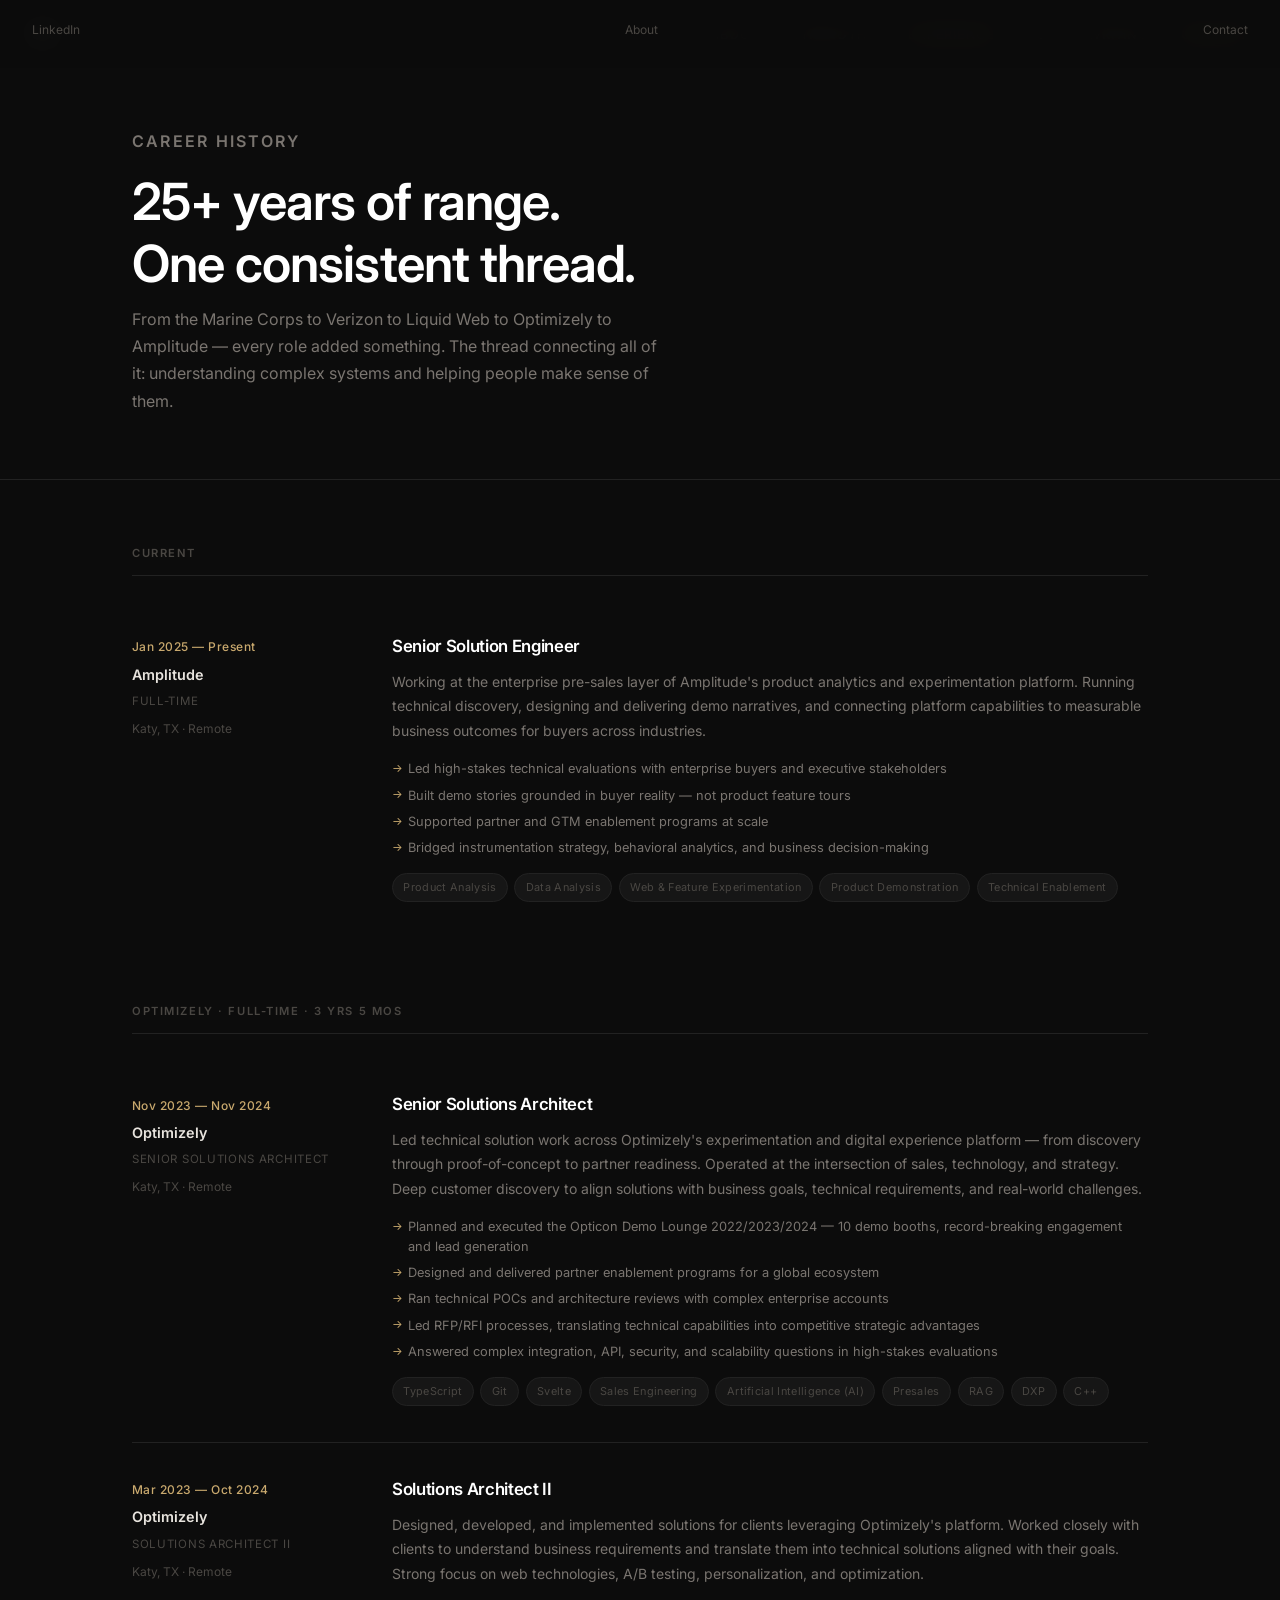
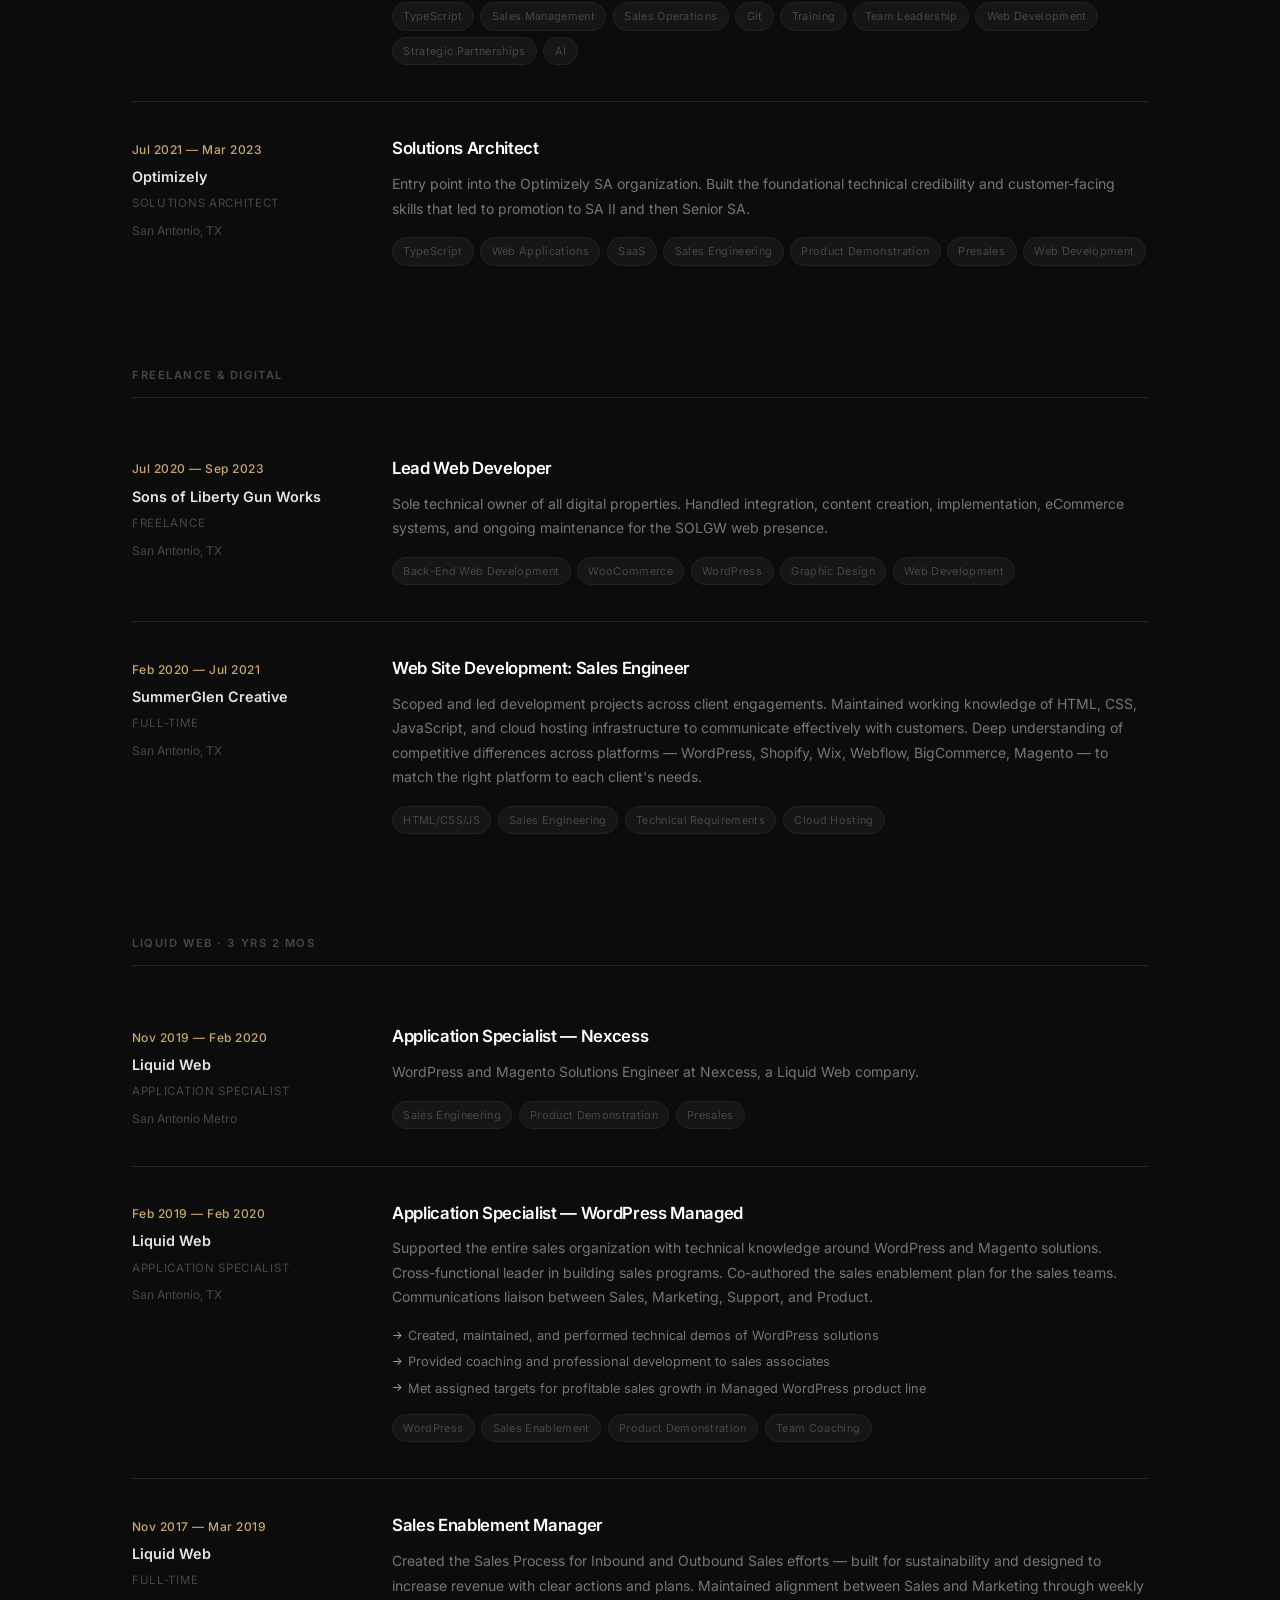
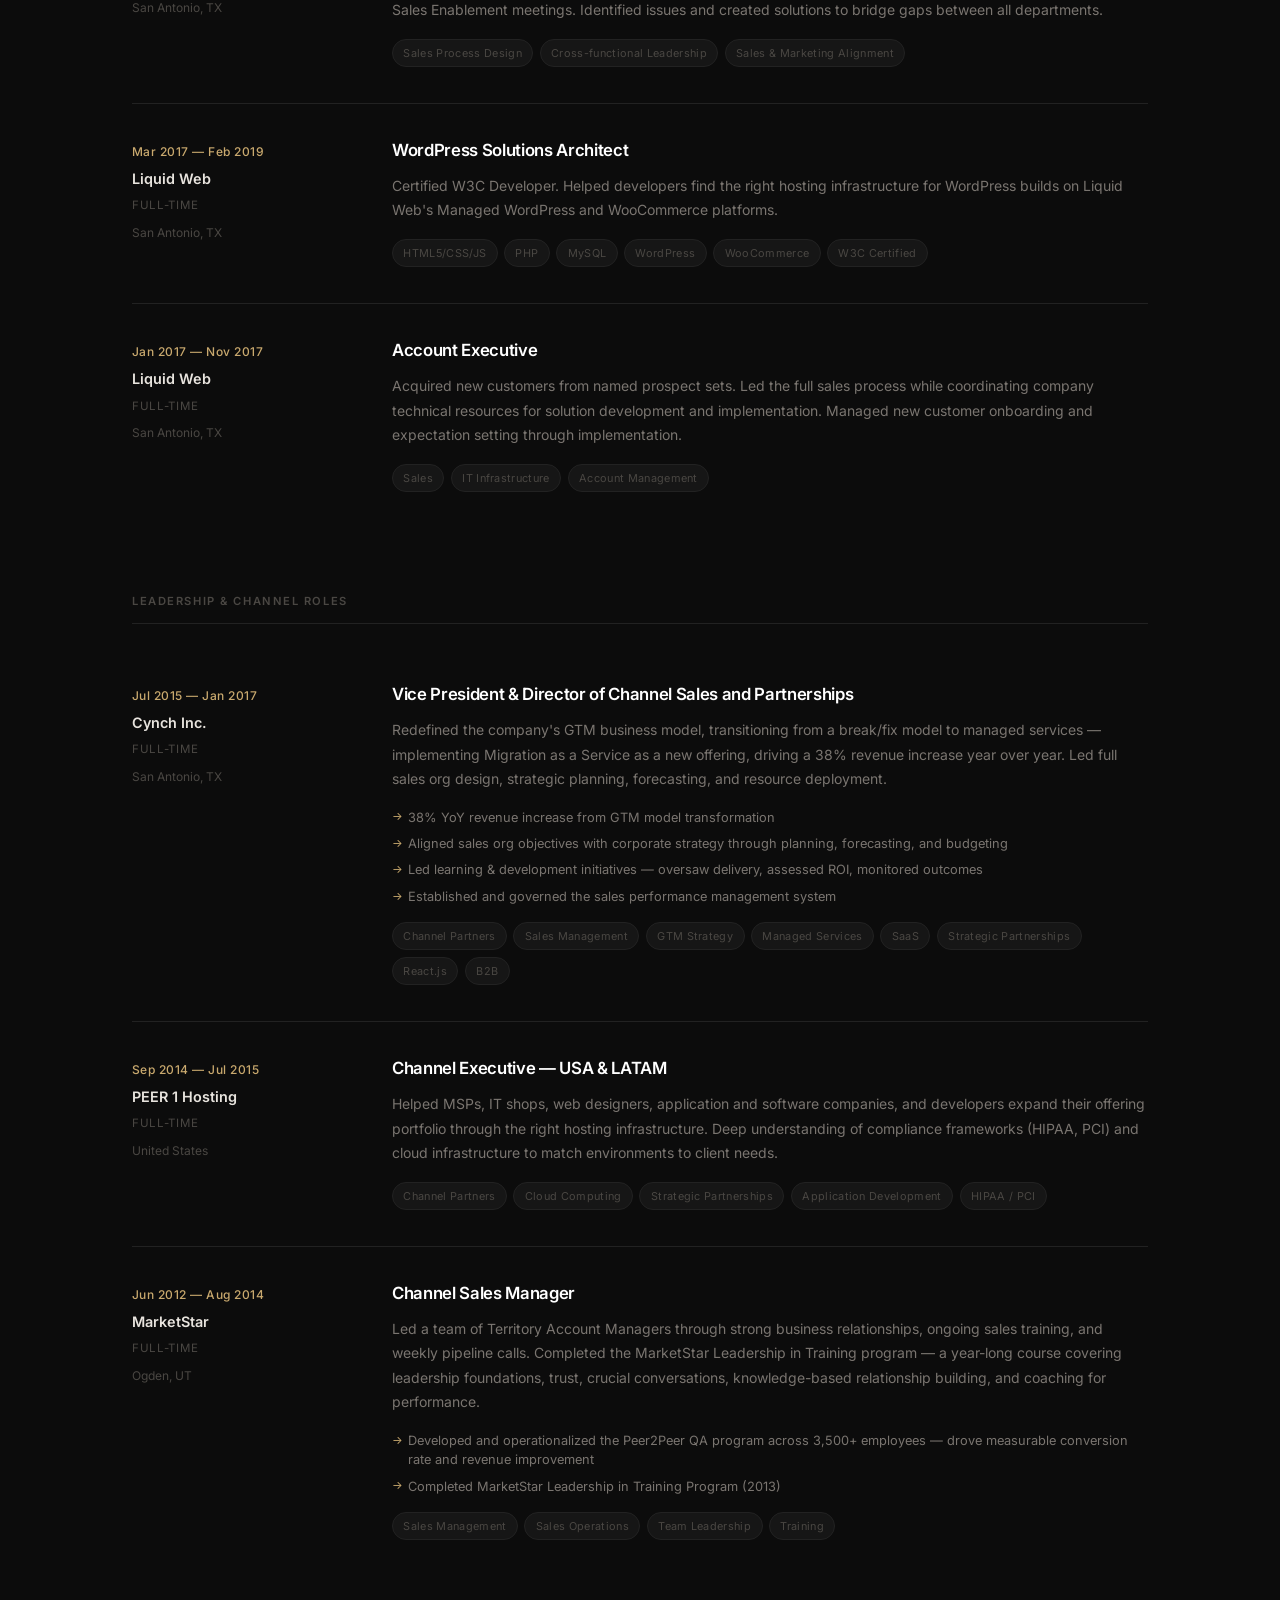
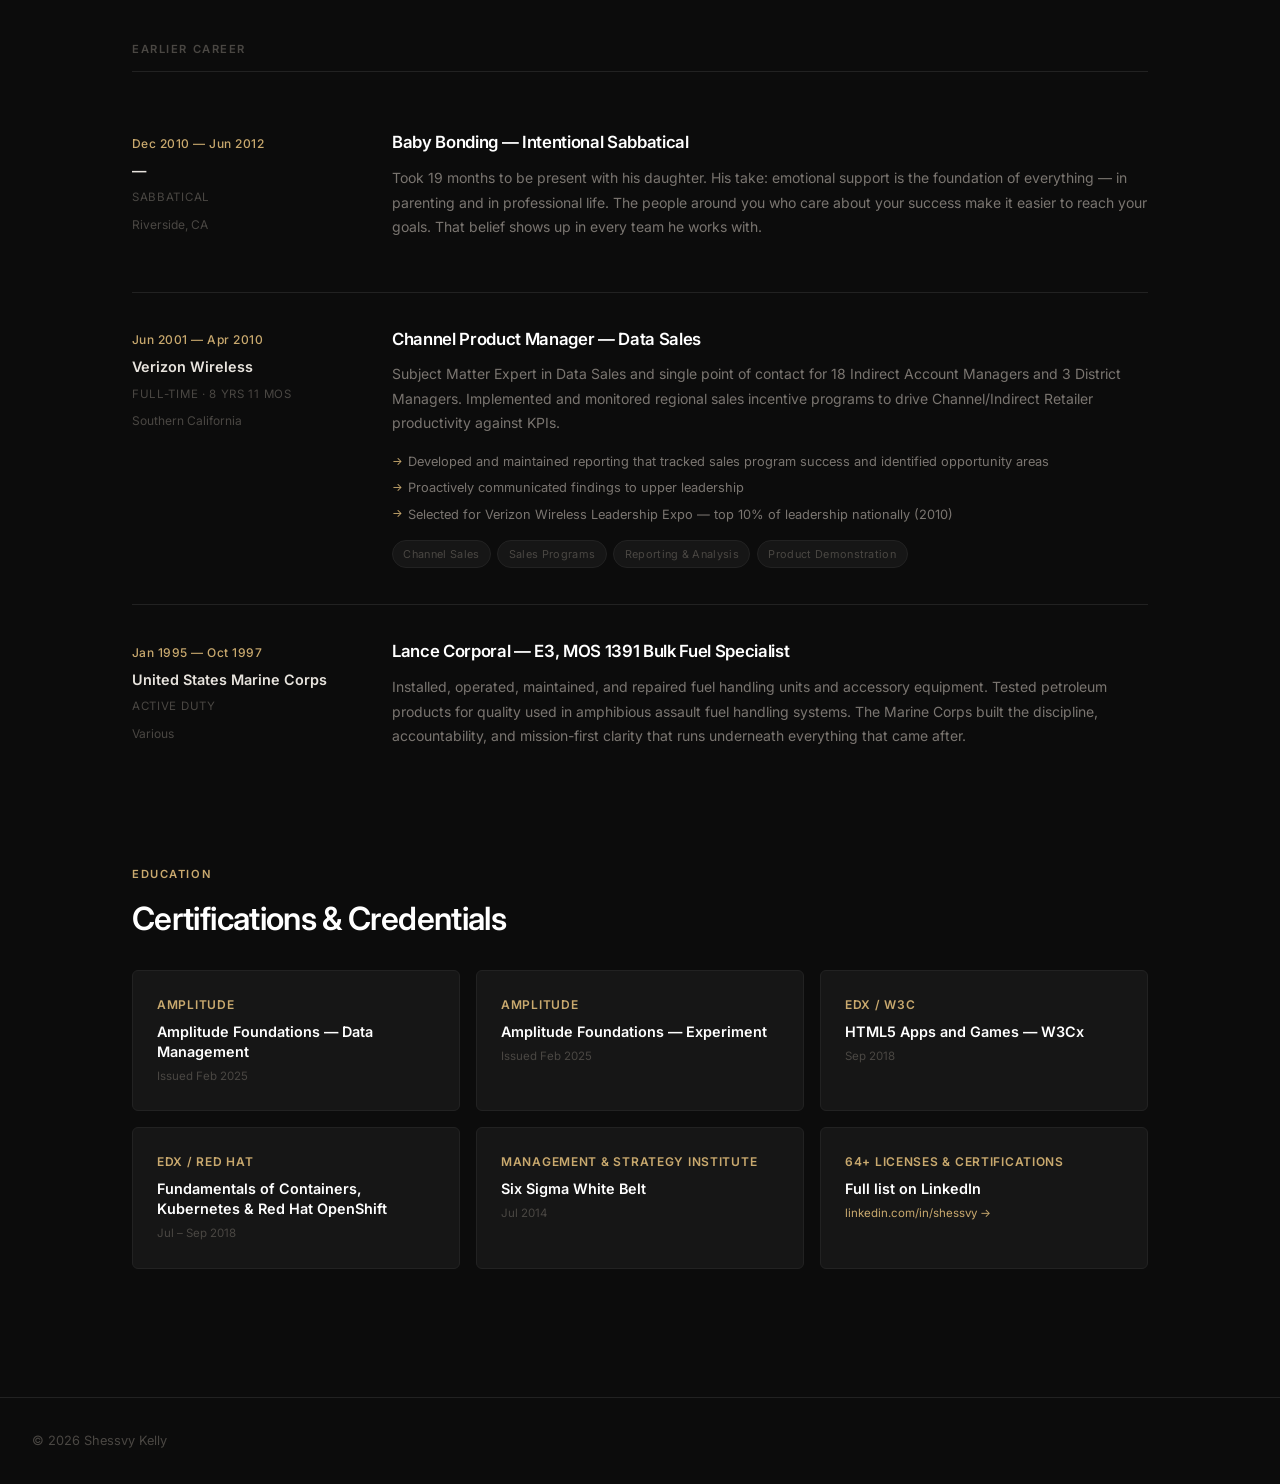
==== experience.html @ e8bf457d "Add dedicated experience page with full LinkedIn history" ====
<!DOCTYPE html>
<html lang="en">
<head>
  <meta charset="UTF-8" />
  <meta name="viewport" content="width=device-width, initial-scale=1.0" />
  <title>Experience — Shessvy Kelly</title>
  <meta name="description" content="Full career history of Shessvy Kelly — Senior Solution Engineer, Solutions Architect, sales leader, web developer, and Marine Corps veteran." />
  <link rel="preconnect" href="https://fonts.googleapis.com" />
  <link rel="preconnect" href="https://fonts.gstatic.com" crossorigin />
  <link href="https://fonts.googleapis.com/css2?family=Inter:wght@400;500;600;700&display=swap" rel="stylesheet" />
  <link rel="stylesheet" href="style.css" />
  <style>
    /* Experience page specific overrides */
    .exp-page-hero {
      padding: 8rem 0 4rem;
      border-bottom: 1px solid var(--border);
    }

    .exp-page-hero h1 {
      font-size: clamp(2rem, 4vw, 3.5rem);
      color: var(--white);
      margin-bottom: 0.75rem;
    }

    .exp-page-hero p {
      color: var(--text-muted);
      max-width: 540px;
      font-size: 1rem;
    }

    .exp-full-section {
      padding: 4rem 0;
    }

    .exp-group {
      margin-bottom: 4rem;
    }

    .exp-group-label {
      font-size: 0.7rem;
      font-weight: 600;
      letter-spacing: 0.14em;
      text-transform: uppercase;
      color: var(--text-dim);
      margin-bottom: 1.5rem;
      padding-bottom: 0.75rem;
      border-bottom: 1px solid var(--border);
    }

    .exp-full-item {
      display: grid;
      grid-template-columns: 220px 1fr;
      gap: 2.5rem;
      padding: 2.25rem 0;
      border-bottom: 1px solid var(--border);
    }

    .exp-full-item:last-child {
      border-bottom: none;
    }

    .exp-full-meta {
      display: flex;
      flex-direction: column;
      gap: 0.3rem;
      padding-top: 0.1rem;
    }

    .exp-full-period {
      font-size: 0.75rem;
      color: var(--accent);
      letter-spacing: 0.04em;
      font-weight: 500;
    }

    .exp-full-company {
      font-size: 0.9rem;
      font-weight: 600;
      color: var(--text);
    }

    .exp-full-type {
      font-size: 0.72rem;
      color: var(--text-dim);
      text-transform: uppercase;
      letter-spacing: 0.06em;
    }

    .exp-full-location {
      font-size: 0.75rem;
      color: var(--text-dim);
      margin-top: 0.15rem;
    }

    .exp-full-body {}

    .exp-full-title {
      font-size: 1.05rem;
      font-weight: 600;
      color: var(--white);
      margin-bottom: 0.75rem;
      line-height: 1.3;
    }

    .exp-full-desc {
      font-size: 0.875rem;
      color: var(--text-muted);
      line-height: 1.75;
      margin-bottom: 1rem;
    }

    .exp-full-skills {
      display: flex;
      flex-wrap: wrap;
      gap: 0.4rem;
      margin-top: 0.75rem;
    }

    .exp-full-skill {
      font-size: 0.68rem;
      padding: 0.25rem 0.65rem;
      border-radius: 999px;
      border: 1px solid var(--border);
      color: var(--text-dim);
      letter-spacing: 0.03em;
      background: var(--bg-card);
    }

    .exp-highlights {
      display: flex;
      flex-direction: column;
      gap: 0.45rem;
      margin-bottom: 1rem;
    }

    .exp-highlight {
      font-size: 0.8rem;
      color: var(--text-muted);
      padding-left: 1rem;
      position: relative;
      line-height: 1.5;
    }

    .exp-highlight::before {
      content: '→';
      position: absolute;
      left: 0;
      color: var(--accent);
      font-size: 0.7rem;
      top: 0.05rem;
    }

    /* Education & Certs section */
    .edu-grid {
      display: grid;
      grid-template-columns: repeat(auto-fit, minmax(300px, 1fr));
      gap: 1rem;
    }

    .edu-card {
      background: var(--bg-card);
      border: 1px solid var(--border);
      border-radius: var(--radius);
      padding: 1.5rem;
    }

    .edu-card-school {
      font-size: 0.75rem;
      color: var(--accent);
      font-weight: 600;
      letter-spacing: 0.06em;
      text-transform: uppercase;
      margin-bottom: 0.4rem;
    }

    .edu-card-degree {
      font-size: 0.9rem;
      font-weight: 600;
      color: var(--white);
      margin-bottom: 0.3rem;
      line-height: 1.4;
    }

    .edu-card-date {
      font-size: 0.72rem;
      color: var(--text-dim);
    }

    .section-title {
      font-size: clamp(1.4rem, 3vw, 2rem);
      color: var(--white);
      margin-bottom: 2rem;
    }

    @media (max-width: 768px) {
      .exp-full-item {
        grid-template-columns: 1fr;
        gap: 0.5rem;
      }

      .exp-full-meta {
        flex-direction: row;
        flex-wrap: wrap;
        align-items: center;
        gap: 0.5rem;
      }
    }
  </style>
</head>
<body>

  <!-- NAV -->
  <nav>
    <a href="index.html" class="nav-logo">SK</a>
    <ul class="nav-links">
      <li><a href="index.html#about">About</a></li>
      <li><a href="index.html#strengths">Strengths</a></li>
      <li><a href="experience.html" style="color: var(--accent);">Experience</a></li>
      <li><a href="index.html#pov">POV</a></li>
      <li><a href="index.html#writing">Writing</a></li>
      <li><a href="index.html#contact" class="nav-cta">Contact</a></li>
    </ul>
  </nav>

  <!-- HERO -->
  <div class="exp-page-hero">
    <div class="container">
      <p class="section-label">Career History</p>
      <h1>25+ years of range.<br>One consistent thread.</h1>
      <p>From the Marine Corps to Verizon to Liquid Web to Optimizely to Amplitude — every role added something. The thread connecting all of it: understanding complex systems and helping people make sense of them.</p>
    </div>
  </div>

  <!-- FULL EXPERIENCE -->
  <div class="exp-full-section">
    <div class="container">

      <!-- CURRENT -->
      <div class="exp-group">
        <p class="exp-group-label">Current</p>

        <div class="exp-full-item fade-up">
          <div class="exp-full-meta">
            <span class="exp-full-period">Jan 2025 — Present</span>
            <span class="exp-full-company">Amplitude</span>
            <span class="exp-full-type">Full-time</span>
            <span class="exp-full-location">Katy, TX · Remote</span>
          </div>
          <div class="exp-full-body">
            <h3 class="exp-full-title">Senior Solution Engineer</h3>
            <p class="exp-full-desc">
              Working at the enterprise pre-sales layer of Amplitude's product analytics and experimentation platform.
              Running technical discovery, designing and delivering demo narratives, and connecting platform capabilities
              to measurable business outcomes for buyers across industries.
            </p>
            <div class="exp-highlights">
              <span class="exp-highlight">Led high-stakes technical evaluations with enterprise buyers and executive stakeholders</span>
              <span class="exp-highlight">Built demo stories grounded in buyer reality — not product feature tours</span>
              <span class="exp-highlight">Supported partner and GTM enablement programs at scale</span>
              <span class="exp-highlight">Bridged instrumentation strategy, behavioral analytics, and business decision-making</span>
            </div>
            <div class="exp-full-skills">
              <span class="exp-full-skill">Product Analysis</span>
              <span class="exp-full-skill">Data Analysis</span>
              <span class="exp-full-skill">Web &amp; Feature Experimentation</span>
              <span class="exp-full-skill">Product Demonstration</span>
              <span class="exp-full-skill">Technical Enablement</span>
            </div>
          </div>
        </div>
      </div>

      <!-- OPTIMIZELY -->
      <div class="exp-group">
        <p class="exp-group-label">Optimizely · Full-time · 3 yrs 5 mos</p>

        <div class="exp-full-item fade-up">
          <div class="exp-full-meta">
            <span class="exp-full-period">Nov 2023 — Nov 2024</span>
            <span class="exp-full-company">Optimizely</span>
            <span class="exp-full-type">Senior Solutions Architect</span>
            <span class="exp-full-location">Katy, TX · Remote</span>
          </div>
          <div class="exp-full-body">
            <h3 class="exp-full-title">Senior Solutions Architect</h3>
            <p class="exp-full-desc">
              Led technical solution work across Optimizely's experimentation and digital experience platform —
              from discovery through proof-of-concept to partner readiness. Operated at the intersection of
              sales, technology, and strategy. Deep customer discovery to align solutions with business goals,
              technical requirements, and real-world challenges.
            </p>
            <div class="exp-highlights">
              <span class="exp-highlight">Planned and executed the Opticon Demo Lounge 2022/2023/2024 — 10 demo booths, record-breaking engagement and lead generation</span>
              <span class="exp-highlight">Designed and delivered partner enablement programs for a global ecosystem</span>
              <span class="exp-highlight">Ran technical POCs and architecture reviews with complex enterprise accounts</span>
              <span class="exp-highlight">Led RFP/RFI processes, translating technical capabilities into competitive strategic advantages</span>
              <span class="exp-highlight">Answered complex integration, API, security, and scalability questions in high-stakes evaluations</span>
            </div>
            <div class="exp-full-skills">
              <span class="exp-full-skill">TypeScript</span>
              <span class="exp-full-skill">Git</span>
              <span class="exp-full-skill">Svelte</span>
              <span class="exp-full-skill">Sales Engineering</span>
              <span class="exp-full-skill">Artificial Intelligence (AI)</span>
              <span class="exp-full-skill">Presales</span>
              <span class="exp-full-skill">RAG</span>
              <span class="exp-full-skill">DXP</span>
              <span class="exp-full-skill">C++</span>
            </div>
          </div>
        </div>

        <div class="exp-full-item fade-up">
          <div class="exp-full-meta">
            <span class="exp-full-period">Mar 2023 — Oct 2024</span>
            <span class="exp-full-company">Optimizely</span>
            <span class="exp-full-type">Solutions Architect II</span>
            <span class="exp-full-location">Katy, TX · Remote</span>
          </div>
          <div class="exp-full-body">
            <h3 class="exp-full-title">Solutions Architect II</h3>
            <p class="exp-full-desc">
              Designed, developed, and implemented solutions for clients leveraging Optimizely's platform.
              Worked closely with clients to understand business requirements and translate them into technical
              solutions aligned with their goals. Strong focus on web technologies, A/B testing, personalization,
              and optimization.
            </p>
            <div class="exp-full-skills">
              <span class="exp-full-skill">TypeScript</span>
              <span class="exp-full-skill">Sales Management</span>
              <span class="exp-full-skill">Sales Operations</span>
              <span class="exp-full-skill">Git</span>
              <span class="exp-full-skill">Training</span>
              <span class="exp-full-skill">Team Leadership</span>
              <span class="exp-full-skill">Web Development</span>
              <span class="exp-full-skill">Strategic Partnerships</span>
              <span class="exp-full-skill">AI</span>
            </div>
          </div>
        </div>

        <div class="exp-full-item fade-up">
          <div class="exp-full-meta">
            <span class="exp-full-period">Jul 2021 — Mar 2023</span>
            <span class="exp-full-company">Optimizely</span>
            <span class="exp-full-type">Solutions Architect</span>
            <span class="exp-full-location">San Antonio, TX</span>
          </div>
          <div class="exp-full-body">
            <h3 class="exp-full-title">Solutions Architect</h3>
            <p class="exp-full-desc">
              Entry point into the Optimizely SA organization. Built the foundational technical credibility
              and customer-facing skills that led to promotion to SA II and then Senior SA.
            </p>
            <div class="exp-full-skills">
              <span class="exp-full-skill">TypeScript</span>
              <span class="exp-full-skill">Web Applications</span>
              <span class="exp-full-skill">SaaS</span>
              <span class="exp-full-skill">Sales Engineering</span>
              <span class="exp-full-skill">Product Demonstration</span>
              <span class="exp-full-skill">Presales</span>
              <span class="exp-full-skill">Web Development</span>
            </div>
          </div>
        </div>
      </div>

      <!-- WEB / FREELANCE -->
      <div class="exp-group">
        <p class="exp-group-label">Freelance &amp; Digital</p>

        <div class="exp-full-item fade-up">
          <div class="exp-full-meta">
            <span class="exp-full-period">Jul 2020 — Sep 2023</span>
            <span class="exp-full-company">Sons of Liberty Gun Works</span>
            <span class="exp-full-type">Freelance</span>
            <span class="exp-full-location">San Antonio, TX</span>
          </div>
          <div class="exp-full-body">
            <h3 class="exp-full-title">Lead Web Developer</h3>
            <p class="exp-full-desc">
              Sole technical owner of all digital properties. Handled integration, content creation, implementation,
              eCommerce systems, and ongoing maintenance for the SOLGW web presence.
            </p>
            <div class="exp-full-skills">
              <span class="exp-full-skill">Back-End Web Development</span>
              <span class="exp-full-skill">WooCommerce</span>
              <span class="exp-full-skill">WordPress</span>
              <span class="exp-full-skill">Graphic Design</span>
              <span class="exp-full-skill">Web Development</span>
            </div>
          </div>
        </div>

        <div class="exp-full-item fade-up">
          <div class="exp-full-meta">
            <span class="exp-full-period">Feb 2020 — Jul 2021</span>
            <span class="exp-full-company">SummerGlen Creative</span>
            <span class="exp-full-type">Full-time</span>
            <span class="exp-full-location">San Antonio, TX</span>
          </div>
          <div class="exp-full-body">
            <h3 class="exp-full-title">Web Site Development: Sales Engineer</h3>
            <p class="exp-full-desc">
              Scoped and led development projects across client engagements. Maintained working knowledge
              of HTML, CSS, JavaScript, and cloud hosting infrastructure to communicate effectively with customers.
              Deep understanding of competitive differences across platforms — WordPress, Shopify, Wix, Webflow,
              BigCommerce, Magento — to match the right platform to each client's needs.
            </p>
            <div class="exp-full-skills">
              <span class="exp-full-skill">HTML/CSS/JS</span>
              <span class="exp-full-skill">Sales Engineering</span>
              <span class="exp-full-skill">Technical Requirements</span>
              <span class="exp-full-skill">Cloud Hosting</span>
            </div>
          </div>
        </div>
      </div>

      <!-- LIQUID WEB -->
      <div class="exp-group">
        <p class="exp-group-label">Liquid Web · 3 yrs 2 mos</p>

        <div class="exp-full-item fade-up">
          <div class="exp-full-meta">
            <span class="exp-full-period">Nov 2019 — Feb 2020</span>
            <span class="exp-full-company">Liquid Web</span>
            <span class="exp-full-type">Application Specialist</span>
            <span class="exp-full-location">San Antonio Metro</span>
          </div>
          <div class="exp-full-body">
            <h3 class="exp-full-title">Application Specialist — Nexcess</h3>
            <p class="exp-full-desc">
              WordPress and Magento Solutions Engineer at Nexcess, a Liquid Web company.
            </p>
            <div class="exp-full-skills">
              <span class="exp-full-skill">Sales Engineering</span>
              <span class="exp-full-skill">Product Demonstration</span>
              <span class="exp-full-skill">Presales</span>
            </div>
          </div>
        </div>

        <div class="exp-full-item fade-up">
          <div class="exp-full-meta">
            <span class="exp-full-period">Feb 2019 — Feb 2020</span>
            <span class="exp-full-company">Liquid Web</span>
            <span class="exp-full-type">Application Specialist</span>
            <span class="exp-full-location">San Antonio, TX</span>
          </div>
          <div class="exp-full-body">
            <h3 class="exp-full-title">Application Specialist — WordPress Managed</h3>
            <p class="exp-full-desc">
              Supported the entire sales organization with technical knowledge around WordPress and Magento solutions.
              Cross-functional leader in building sales programs. Co-authored the sales enablement plan for the sales
              teams. Communications liaison between Sales, Marketing, Support, and Product.
            </p>
            <div class="exp-highlights">
              <span class="exp-highlight">Created, maintained, and performed technical demos of WordPress solutions</span>
              <span class="exp-highlight">Provided coaching and professional development to sales associates</span>
              <span class="exp-highlight">Met assigned targets for profitable sales growth in Managed WordPress product line</span>
            </div>
            <div class="exp-full-skills">
              <span class="exp-full-skill">WordPress</span>
              <span class="exp-full-skill">Sales Enablement</span>
              <span class="exp-full-skill">Product Demonstration</span>
              <span class="exp-full-skill">Team Coaching</span>
            </div>
          </div>
        </div>

        <div class="exp-full-item fade-up">
          <div class="exp-full-meta">
            <span class="exp-full-period">Nov 2017 — Mar 2019</span>
            <span class="exp-full-company">Liquid Web</span>
            <span class="exp-full-type">Full-time</span>
            <span class="exp-full-location">San Antonio, TX</span>
          </div>
          <div class="exp-full-body">
            <h3 class="exp-full-title">Sales Enablement Manager</h3>
            <p class="exp-full-desc">
              Created the Sales Process for Inbound and Outbound Sales efforts — built for sustainability and
              designed to increase revenue with clear actions and plans. Maintained alignment between Sales and
              Marketing through weekly Sales Enablement meetings. Identified issues and created solutions to bridge
              gaps between all departments.
            </p>
            <div class="exp-full-skills">
              <span class="exp-full-skill">Sales Process Design</span>
              <span class="exp-full-skill">Cross-functional Leadership</span>
              <span class="exp-full-skill">Sales &amp; Marketing Alignment</span>
            </div>
          </div>
        </div>

        <div class="exp-full-item fade-up">
          <div class="exp-full-meta">
            <span class="exp-full-period">Mar 2017 — Feb 2019</span>
            <span class="exp-full-company">Liquid Web</span>
            <span class="exp-full-type">Full-time</span>
            <span class="exp-full-location">San Antonio, TX</span>
          </div>
          <div class="exp-full-body">
            <h3 class="exp-full-title">WordPress Solutions Architect</h3>
            <p class="exp-full-desc">
              Certified W3C Developer. Helped developers find the right hosting infrastructure for WordPress
              builds on Liquid Web's Managed WordPress and WooCommerce platforms.
            </p>
            <div class="exp-full-skills">
              <span class="exp-full-skill">HTML5/CSS/JS</span>
              <span class="exp-full-skill">PHP</span>
              <span class="exp-full-skill">MySQL</span>
              <span class="exp-full-skill">WordPress</span>
              <span class="exp-full-skill">WooCommerce</span>
              <span class="exp-full-skill">W3C Certified</span>
            </div>
          </div>
        </div>

        <div class="exp-full-item fade-up">
          <div class="exp-full-meta">
            <span class="exp-full-period">Jan 2017 — Nov 2017</span>
            <span class="exp-full-company">Liquid Web</span>
            <span class="exp-full-type">Full-time</span>
            <span class="exp-full-location">San Antonio, TX</span>
          </div>
          <div class="exp-full-body">
            <h3 class="exp-full-title">Account Executive</h3>
            <p class="exp-full-desc">
              Acquired new customers from named prospect sets. Led the full sales process while coordinating
              company technical resources for solution development and implementation. Managed new customer
              onboarding and expectation setting through implementation.
            </p>
            <div class="exp-full-skills">
              <span class="exp-full-skill">Sales</span>
              <span class="exp-full-skill">IT Infrastructure</span>
              <span class="exp-full-skill">Account Management</span>
            </div>
          </div>
        </div>
      </div>

      <!-- CYNCH / PEER1 / MARKETSTAR -->
      <div class="exp-group">
        <p class="exp-group-label">Leadership &amp; Channel Roles</p>

        <div class="exp-full-item fade-up">
          <div class="exp-full-meta">
            <span class="exp-full-period">Jul 2015 — Jan 2017</span>
            <span class="exp-full-company">Cynch Inc.</span>
            <span class="exp-full-type">Full-time</span>
            <span class="exp-full-location">San Antonio, TX</span>
          </div>
          <div class="exp-full-body">
            <h3 class="exp-full-title">Vice President &amp; Director of Channel Sales and Partnerships</h3>
            <p class="exp-full-desc">
              Redefined the company's GTM business model, transitioning from a break/fix model to managed services —
              implementing Migration as a Service as a new offering, driving a 38% revenue increase year over year.
              Led full sales org design, strategic planning, forecasting, and resource deployment.
            </p>
            <div class="exp-highlights">
              <span class="exp-highlight">38% YoY revenue increase from GTM model transformation</span>
              <span class="exp-highlight">Aligned sales org objectives with corporate strategy through planning, forecasting, and budgeting</span>
              <span class="exp-highlight">Led learning &amp; development initiatives — oversaw delivery, assessed ROI, monitored outcomes</span>
              <span class="exp-highlight">Established and governed the sales performance management system</span>
            </div>
            <div class="exp-full-skills">
              <span class="exp-full-skill">Channel Partners</span>
              <span class="exp-full-skill">Sales Management</span>
              <span class="exp-full-skill">GTM Strategy</span>
              <span class="exp-full-skill">Managed Services</span>
              <span class="exp-full-skill">SaaS</span>
              <span class="exp-full-skill">Strategic Partnerships</span>
              <span class="exp-full-skill">React.js</span>
              <span class="exp-full-skill">B2B</span>
            </div>
          </div>
        </div>

        <div class="exp-full-item fade-up">
          <div class="exp-full-meta">
            <span class="exp-full-period">Sep 2014 — Jul 2015</span>
            <span class="exp-full-company">PEER 1 Hosting</span>
            <span class="exp-full-type">Full-time</span>
            <span class="exp-full-location">United States</span>
          </div>
          <div class="exp-full-body">
            <h3 class="exp-full-title">Channel Executive — USA &amp; LATAM</h3>
            <p class="exp-full-desc">
              Helped MSPs, IT shops, web designers, application and software companies, and developers
              expand their offering portfolio through the right hosting infrastructure. Deep understanding
              of compliance frameworks (HIPAA, PCI) and cloud infrastructure to match environments to client needs.
            </p>
            <div class="exp-full-skills">
              <span class="exp-full-skill">Channel Partners</span>
              <span class="exp-full-skill">Cloud Computing</span>
              <span class="exp-full-skill">Strategic Partnerships</span>
              <span class="exp-full-skill">Application Development</span>
              <span class="exp-full-skill">HIPAA / PCI</span>
            </div>
          </div>
        </div>

        <div class="exp-full-item fade-up">
          <div class="exp-full-meta">
            <span class="exp-full-period">Jun 2012 — Aug 2014</span>
            <span class="exp-full-company">MarketStar</span>
            <span class="exp-full-type">Full-time</span>
            <span class="exp-full-location">Ogden, UT</span>
          </div>
          <div class="exp-full-body">
            <h3 class="exp-full-title">Channel Sales Manager</h3>
            <p class="exp-full-desc">
              Led a team of Territory Account Managers through strong business relationships, ongoing
              sales training, and weekly pipeline calls. Completed the MarketStar Leadership in Training
              program — a year-long course covering leadership foundations, trust, crucial conversations,
              knowledge-based relationship building, and coaching for performance.
            </p>
            <div class="exp-highlights">
              <span class="exp-highlight">Developed and operationalized the Peer2Peer QA program across 3,500+ employees — drove measurable conversion rate and revenue improvement</span>
              <span class="exp-highlight">Completed MarketStar Leadership in Training Program (2013)</span>
            </div>
            <div class="exp-full-skills">
              <span class="exp-full-skill">Sales Management</span>
              <span class="exp-full-skill">Sales Operations</span>
              <span class="exp-full-skill">Team Leadership</span>
              <span class="exp-full-skill">Training</span>
            </div>
          </div>
        </div>
      </div>

      <!-- VERIZON & EARLIER -->
      <div class="exp-group">
        <p class="exp-group-label">Earlier Career</p>

        <div class="exp-full-item fade-up">
          <div class="exp-full-meta">
            <span class="exp-full-period">Dec 2010 — Jun 2012</span>
            <span class="exp-full-company">—</span>
            <span class="exp-full-type">Sabbatical</span>
            <span class="exp-full-location">Riverside, CA</span>
          </div>
          <div class="exp-full-body">
            <h3 class="exp-full-title">Baby Bonding — Intentional Sabbatical</h3>
            <p class="exp-full-desc">
              Took 19 months to be present with his daughter. His take: emotional support is the foundation
              of everything — in parenting and in professional life. The people around you who care about
              your success make it easier to reach your goals. That belief shows up in every team he works with.
            </p>
          </div>
        </div>

        <div class="exp-full-item fade-up">
          <div class="exp-full-meta">
            <span class="exp-full-period">Jun 2001 — Apr 2010</span>
            <span class="exp-full-company">Verizon Wireless</span>
            <span class="exp-full-type">Full-time · 8 yrs 11 mos</span>
            <span class="exp-full-location">Southern California</span>
          </div>
          <div class="exp-full-body">
            <h3 class="exp-full-title">Channel Product Manager — Data Sales</h3>
            <p class="exp-full-desc">
              Subject Matter Expert in Data Sales and single point of contact for 18 Indirect Account Managers
              and 3 District Managers. Implemented and monitored regional sales incentive programs to drive
              Channel/Indirect Retailer productivity against KPIs.
            </p>
            <div class="exp-highlights">
              <span class="exp-highlight">Developed and maintained reporting that tracked sales program success and identified opportunity areas</span>
              <span class="exp-highlight">Proactively communicated findings to upper leadership</span>
              <span class="exp-highlight">Selected for Verizon Wireless Leadership Expo — top 10% of leadership nationally (2010)</span>
            </div>
            <div class="exp-full-skills">
              <span class="exp-full-skill">Channel Sales</span>
              <span class="exp-full-skill">Sales Programs</span>
              <span class="exp-full-skill">Reporting &amp; Analysis</span>
              <span class="exp-full-skill">Product Demonstration</span>
            </div>
          </div>
        </div>

        <div class="exp-full-item fade-up">
          <div class="exp-full-meta">
            <span class="exp-full-period">Jan 1995 — Oct 1997</span>
            <span class="exp-full-company">United States Marine Corps</span>
            <span class="exp-full-type">Active Duty</span>
            <span class="exp-full-location">Various</span>
          </div>
          <div class="exp-full-body">
            <h3 class="exp-full-title">Lance Corporal — E3, MOS 1391 Bulk Fuel Specialist</h3>
            <p class="exp-full-desc">
              Installed, operated, maintained, and repaired fuel handling units and accessory equipment.
              Tested petroleum products for quality used in amphibious assault fuel handling systems.
              The Marine Corps built the discipline, accountability, and mission-first clarity that
              runs underneath everything that came after.
            </p>
          </div>
        </div>
      </div>

      <!-- EDUCATION -->
      <div class="exp-group">
        <p class="section-label">Education</p>
        <h2 class="section-title">Certifications &amp; Credentials</h2>
        <div class="edu-grid">
          <div class="edu-card fade-up">
            <p class="edu-card-school">Amplitude</p>
            <p class="edu-card-degree">Amplitude Foundations — Data Management</p>
            <p class="edu-card-date">Issued Feb 2025</p>
          </div>
          <div class="edu-card fade-up">
            <p class="edu-card-school">Amplitude</p>
            <p class="edu-card-degree">Amplitude Foundations — Experiment</p>
            <p class="edu-card-date">Issued Feb 2025</p>
          </div>
          <div class="edu-card fade-up">
            <p class="edu-card-school">edX / W3C</p>
            <p class="edu-card-degree">HTML5 Apps and Games — W3Cx</p>
            <p class="edu-card-date">Sep 2018</p>
          </div>
          <div class="edu-card fade-up">
            <p class="edu-card-school">edX / Red Hat</p>
            <p class="edu-card-degree">Fundamentals of Containers, Kubernetes &amp; Red Hat OpenShift</p>
            <p class="edu-card-date">Jul – Sep 2018</p>
          </div>
          <div class="edu-card fade-up">
            <p class="edu-card-school">Management &amp; Strategy Institute</p>
            <p class="edu-card-degree">Six Sigma White Belt</p>
            <p class="edu-card-date">Jul 2014</p>
          </div>
          <div class="edu-card fade-up">
            <p class="edu-card-school">64+ Licenses &amp; Certifications</p>
            <p class="edu-card-degree">Full list on LinkedIn</p>
            <p class="edu-card-date"><a href="https://www.linkedin.com/in/shessvy" target="_blank" rel="noopener">linkedin.com/in/shessvy →</a></p>
          </div>
        </div>
      </div>

    </div>
  </div>

  <!-- FOOTER -->
  <footer>
    <p class="footer-name">© 2026 Shessvy Kelly</p>
    <nav class="footer-links">
      <a href="https://www.linkedin.com/in/shessvy" target="_blank" rel="noopener">LinkedIn</a>
      <a href="index.html#about">About</a>
      <a href="index.html#contact">Contact</a>
    </nav>
  </footer>

  <script src="script.js"></script>
</body>
</html>
---- style.css ----
/* ===== RESET & BASE ===== */
*, *::before, *::after {
  box-sizing: border-box;
  margin: 0;
  padding: 0;
}

:root {
  --bg: #0c0c0c;
  --bg-secondary: #111111;
  --bg-card: #161616;
  --border: #222222;
  --text: #e8e4de;
  --text-muted: #7a7570;
  --text-dim: #4a4743;
  --accent: #c9a96e;
  --accent-dim: rgba(201, 169, 110, 0.12);
  --accent-border: rgba(201, 169, 110, 0.3);
  --white: #ffffff;
  --font-sans: 'Inter', -apple-system, BlinkMacSystemFont, 'Segoe UI', sans-serif;
  --font-serif: 'Playfair Display', Georgia, serif;
  --transition: 0.2s ease;
  --radius: 6px;
  --max-width: 1080px;
}

html {
  scroll-behavior: smooth;
  font-size: 16px;
}

body {
  background-color: var(--bg);
  color: var(--text);
  font-family: var(--font-sans);
  line-height: 1.7;
  -webkit-font-smoothing: antialiased;
  -moz-osx-font-smoothing: grayscale;
}

/* ===== SCROLLBAR ===== */
::-webkit-scrollbar { width: 6px; }
::-webkit-scrollbar-track { background: var(--bg); }
::-webkit-scrollbar-thumb { background: var(--border); border-radius: 3px; }

/* ===== TYPOGRAPHY ===== */
h1, h2, h3, h4 {
  font-family: var(--font-sans);
  font-weight: 600;
  letter-spacing: -0.02em;
  line-height: 1.2;
}

a {
  color: var(--accent);
  text-decoration: none;
  transition: opacity var(--transition);
}

a:hover { opacity: 0.75; }

/* ===== NAV ===== */
nav {
  position: fixed;
  top: 0;
  left: 0;
  right: 0;
  z-index: 100;
  padding: 1.25rem 2rem;
  display: flex;
  align-items: center;
  justify-content: space-between;
  background: rgba(12, 12, 12, 0.9);
  backdrop-filter: blur(12px);
  border-bottom: 1px solid transparent;
  transition: border-color var(--transition);
}

nav.scrolled { border-bottom-color: var(--border); }

.nav-logo {
  font-size: 1rem;
  font-weight: 600;
  color: var(--text);
  letter-spacing: 0.04em;
  text-transform: uppercase;
}

.nav-links {
  display: flex;
  gap: 2rem;
  list-style: none;
}

.nav-links a {
  font-size: 0.8rem;
  color: var(--text-muted);
  letter-spacing: 0.06em;
  text-transform: uppercase;
  transition: color var(--transition);
}

.nav-links a:hover {
  color: var(--text);
  opacity: 1;
}

.nav-cta {
  font-size: 0.8rem !important;
  color: var(--accent) !important;
}

/* ===== LAYOUT ===== */
.container {
  max-width: var(--max-width);
  margin: 0 auto;
  padding: 0 2rem;
}

section {
  padding: 6rem 0;
  border-bottom: 1px solid var(--border);
}

section:last-of-type { border-bottom: none; }

.section-label {
  font-size: 0.7rem;
  font-weight: 600;
  letter-spacing: 0.14em;
  text-transform: uppercase;
  color: var(--accent);
  margin-bottom: 1rem;
}

/* ===== HERO ===== */
#hero {
  min-height: 100vh;
  display: flex;
  align-items: center;
  padding: 0;
  border-bottom: 1px solid var(--border);
  position: relative;
  overflow: hidden;
}

.hero-grid {
  position: absolute;
  inset: 0;
  background-image:
    linear-gradient(rgba(201, 169, 110, 0.03) 1px, transparent 1px),
    linear-gradient(90deg, rgba(201, 169, 110, 0.03) 1px, transparent 1px);
  background-size: 60px 60px;
  mask-image: radial-gradient(ellipse 80% 60% at 50% 50%, black 30%, transparent 100%);
}

.hero-content {
  position: relative;
  z-index: 1;
  max-width: 780px;
}

.hero-eyebrow {
  display: inline-flex;
  align-items: center;
  gap: 0.5rem;
  font-size: 0.75rem;
  letter-spacing: 0.1em;
  text-transform: uppercase;
  color: var(--text-muted);
  margin-bottom: 2rem;
}

.hero-eyebrow-dot {
  width: 6px;
  height: 6px;
  border-radius: 50%;
  background: var(--accent);
  animation: pulse 2.5s ease-in-out infinite;
}

@keyframes pulse {
  0%, 100% { opacity: 1; transform: scale(1); }
  50% { opacity: 0.5; transform: scale(0.85); }
}

.hero-headline {
  font-size: clamp(2.8rem, 6vw, 5.5rem);
  font-weight: 700;
  letter-spacing: -0.03em;
  line-height: 1.05;
  color: var(--white);
  margin-bottom: 1.5rem;
}

.hero-headline em {
  font-style: normal;
  color: var(--accent);
}

.hero-sub {
  font-size: 1.15rem;
  color: var(--text-muted);
  max-width: 520px;
  line-height: 1.7;
  margin-bottom: 2.5rem;
}

.hero-actions {
  display: flex;
  gap: 1rem;
  flex-wrap: wrap;
}

.btn {
  display: inline-block;
  padding: 0.8rem 1.8rem;
  font-size: 0.85rem;
  font-weight: 500;
  border-radius: var(--radius);
  transition: all var(--transition);
  cursor: pointer;
  letter-spacing: 0.02em;
}

.btn-primary {
  background: var(--accent);
  color: #0c0c0c;
  border: 1px solid var(--accent);
}

.btn-primary:hover {
  background: transparent;
  color: var(--accent);
  opacity: 1;
}

.btn-ghost {
  background: transparent;
  color: var(--text);
  border: 1px solid var(--border);
}

.btn-ghost:hover {
  border-color: var(--text-muted);
  opacity: 1;
}

.hero-stats {
  display: flex;
  gap: 3rem;
  margin-top: 4rem;
  padding-top: 3rem;
  border-top: 1px solid var(--border);
  flex-wrap: wrap;
}

.stat-item {
  display: flex;
  flex-direction: column;
  gap: 0.25rem;
}

.stat-number {
  font-size: 2rem;
  font-weight: 700;
  color: var(--white);
  letter-spacing: -0.03em;
  line-height: 1;
}

.stat-label {
  font-size: 0.75rem;
  color: var(--text-muted);
  letter-spacing: 0.04em;
}

/* ===== ABOUT ===== */
#about .about-grid {
  display: grid;
  grid-template-columns: 1fr 1fr;
  gap: 5rem;
  align-items: start;
}

#about h2 {
  font-size: clamp(1.8rem, 3.5vw, 2.8rem);
  color: var(--white);
  margin-bottom: 1.5rem;
}

#about p {
  color: var(--text-muted);
  margin-bottom: 1.25rem;
  font-size: 1rem;
}

#about p strong {
  color: var(--text);
  font-weight: 500;
}

.about-callout {
  background: var(--accent-dim);
  border-left: 2px solid var(--accent);
  padding: 1.25rem 1.5rem;
  border-radius: 0 var(--radius) var(--radius) 0;
  margin: 2rem 0;
}

.about-callout p {
  color: var(--text) !important;
  font-size: 0.95rem !important;
  margin: 0 !important;
  font-style: italic;
}

.about-tags {
  display: flex;
  flex-wrap: wrap;
  gap: 0.5rem;
  margin-top: 1.5rem;
}

.tag {
  font-size: 0.72rem;
  padding: 0.35rem 0.75rem;
  border-radius: 999px;
  border: 1px solid var(--border);
  color: var(--text-muted);
  letter-spacing: 0.04em;
  background: var(--bg-card);
}

/* ===== STRENGTHS ===== */
#strengths h2 {
  font-size: clamp(1.8rem, 3.5vw, 2.8rem);
  color: var(--white);
  margin-bottom: 0.75rem;
}

#strengths .section-intro {
  color: var(--text-muted);
  max-width: 520px;
  margin-bottom: 3.5rem;
}

.strengths-grid {
  display: grid;
  grid-template-columns: repeat(auto-fit, minmax(300px, 1fr));
  gap: 1.5px;
  background: var(--border);
  border: 1px solid var(--border);
  border-radius: var(--radius);
  overflow: hidden;
}

.strength-card {
  background: var(--bg-card);
  padding: 2rem;
  transition: background var(--transition);
}

.strength-card:hover {
  background: #1c1c1c;
}

.strength-num {
  font-size: 0.7rem;
  font-weight: 600;
  color: var(--accent);
  letter-spacing: 0.1em;
  margin-bottom: 1rem;
}

.strength-title {
  font-size: 1rem;
  font-weight: 600;
  color: var(--white);
  margin-bottom: 0.6rem;
}

.strength-desc {
  font-size: 0.875rem;
  color: var(--text-muted);
  line-height: 1.6;
}

/* ===== HOW I THINK ===== */
#thinking {
  background: var(--bg-secondary);
}

#thinking h2 {
  font-size: clamp(1.8rem, 3.5vw, 2.8rem);
  color: var(--white);
  margin-bottom: 0.75rem;
}

#thinking .section-intro {
  color: var(--text-muted);
  max-width: 560px;
  margin-bottom: 3.5rem;
}

.thinking-steps {
  display: flex;
  flex-direction: column;
  gap: 0;
  position: relative;
  max-width: 680px;
}

.thinking-steps::before {
  content: '';
  position: absolute;
  left: 1.5rem;
  top: 3rem;
  bottom: 3rem;
  width: 1px;
  background: linear-gradient(to bottom, var(--accent-border), transparent);
}

.thinking-step {
  display: flex;
  gap: 2rem;
  padding: 1.5rem 0;
}

.step-marker {
  flex-shrink: 0;
  width: 3rem;
  height: 3rem;
  border-radius: 50%;
  background: var(--bg-card);
  border: 1px solid var(--border);
  display: flex;
  align-items: center;
  justify-content: center;
  font-size: 0.75rem;
  font-weight: 700;
  color: var(--accent);
  position: relative;
  z-index: 1;
  margin-top: 0.1rem;
}

.step-content h3 {
  font-size: 1rem;
  font-weight: 600;
  color: var(--white);
  margin-bottom: 0.4rem;
}

.step-content p {
  font-size: 0.875rem;
  color: var(--text-muted);
  line-height: 1.6;
}

/* ===== EXPERIENCE ===== */
#experience h2 {
  font-size: clamp(1.8rem, 3.5vw, 2.8rem);
  color: var(--white);
  margin-bottom: 3.5rem;
}

.exp-list {
  display: flex;
  flex-direction: column;
  gap: 0;
}

.exp-item {
  display: grid;
  grid-template-columns: 200px 1fr;
  gap: 2rem;
  padding: 2.5rem 0;
  border-top: 1px solid var(--border);
}

.exp-item:last-child { border-bottom: 1px solid var(--border); }

.exp-meta {
  display: flex;
  flex-direction: column;
  gap: 0.3rem;
}

.exp-period {
  font-size: 0.75rem;
  color: var(--text-dim);
  letter-spacing: 0.06em;
  text-transform: uppercase;
}

.exp-company {
  font-size: 0.85rem;
  font-weight: 600;
  color: var(--text-muted);
}

.exp-location {
  font-size: 0.75rem;
  color: var(--text-dim);
}

.exp-body {}

.exp-title {
  font-size: 1.1rem;
  font-weight: 600;
  color: var(--white);
  margin-bottom: 0.75rem;
}

.exp-desc {
  font-size: 0.875rem;
  color: var(--text-muted);
  line-height: 1.7;
  margin-bottom: 1rem;
}

.exp-highlights {
  display: flex;
  flex-direction: column;
  gap: 0.4rem;
}

.exp-highlight {
  font-size: 0.8rem;
  color: var(--text-muted);
  padding-left: 1rem;
  position: relative;
}

.exp-highlight::before {
  content: '→';
  position: absolute;
  left: 0;
  color: var(--accent);
  font-size: 0.7rem;
}

/* ===== POINT OF VIEW ===== */
#pov {
  background: var(--bg-secondary);
}

.pov-grid {
  display: grid;
  grid-template-columns: 1fr 1fr;
  gap: 5rem;
  align-items: center;
}

.pov-headline {
  font-size: clamp(1.6rem, 3vw, 2.4rem);
  color: var(--white);
  line-height: 1.2;
  margin-bottom: 1.5rem;
}

.pov-headline em {
  color: var(--accent);
  font-style: normal;
}

.pov-body p {
  color: var(--text-muted);
  margin-bottom: 1.25rem;
  font-size: 0.95rem;
}

.pov-beliefs {
  display: flex;
  flex-direction: column;
  gap: 0;
}

.pov-belief {
  padding: 1.25rem 0;
  border-top: 1px solid var(--border);
}

.pov-belief:last-child { border-bottom: 1px solid var(--border); }

.pov-belief-q {
  font-size: 0.75rem;
  color: var(--text-dim);
  letter-spacing: 0.06em;
  text-transform: uppercase;
  margin-bottom: 0.4rem;
}

.pov-belief-a {
  font-size: 0.9rem;
  color: var(--text);
}

/* ===== WRITING ===== */
#writing h2 {
  font-size: clamp(1.8rem, 3.5vw, 2.8rem);
  color: var(--white);
  margin-bottom: 0.75rem;
}

#writing .section-intro {
  color: var(--text-muted);
  max-width: 480px;
  margin-bottom: 3rem;
}

.articles-grid {
  display: grid;
  grid-template-columns: repeat(auto-fit, minmax(280px, 1fr));
  gap: 1.5rem;
}

.article-card {
  background: var(--bg-card);
  border: 1px solid var(--border);
  border-radius: var(--radius);
  padding: 1.75rem;
  transition: border-color var(--transition), transform var(--transition);
  cursor: pointer;
}

.article-card:hover {
  border-color: var(--accent-border);
  transform: translateY(-2px);
}

.article-date {
  font-size: 0.7rem;
  color: var(--text-dim);
  letter-spacing: 0.08em;
  text-transform: uppercase;
  margin-bottom: 0.75rem;
}

.article-title {
  font-size: 0.95rem;
  font-weight: 600;
  color: var(--white);
  line-height: 1.4;
  margin-bottom: 0.75rem;
}

.article-excerpt {
  font-size: 0.8rem;
  color: var(--text-muted);
  line-height: 1.6;
}

/* ===== CONTACT ===== */
#contact {
  text-align: center;
}

#contact h2 {
  font-size: clamp(2rem, 4vw, 3.5rem);
  color: var(--white);
  margin-bottom: 1rem;
}

#contact .section-intro {
  color: var(--text-muted);
  max-width: 480px;
  margin: 0 auto 2.5rem;
}

.contact-links {
  display: flex;
  gap: 1rem;
  justify-content: center;
  flex-wrap: wrap;
}

/* ===== FOOTER ===== */
footer {
  padding: 2rem;
  border-top: 1px solid var(--border);
  display: flex;
  align-items: center;
  justify-content: space-between;
  gap: 1rem;
  flex-wrap: wrap;
}

.footer-name {
  font-size: 0.8rem;
  color: var(--text-dim);
}

.footer-links {
  display: flex;
  gap: 1.5rem;
}

.footer-links a {
  font-size: 0.75rem;
  color: var(--text-dim);
}

.footer-links a:hover { color: var(--text-muted); opacity: 1; }

/* ===== FADE-IN ANIMATIONS ===== */
.fade-up {
  opacity: 0;
  transform: translateY(20px);
  transition: opacity 0.6s ease, transform 0.6s ease;
}

.fade-up.visible {
  opacity: 1;
  transform: translateY(0);
}

/* ===== MOBILE ===== */
@media (max-width: 768px) {
  nav { padding: 1rem 1.5rem; }

  .nav-links {
    display: none;
  }

  .container { padding: 0 1.5rem; }

  section { padding: 4rem 0; }

  #about .about-grid,
  .pov-grid {
    grid-template-columns: 1fr;
    gap: 2.5rem;
  }

  .exp-item {
    grid-template-columns: 1fr;
    gap: 0.5rem;
  }

  .exp-meta { flex-direction: row; flex-wrap: wrap; gap: 0.5rem; align-items: center; }

  .hero-stats { gap: 2rem; }

  .stat-number { font-size: 1.5rem; }

  .strengths-grid { grid-template-columns: 1fr; }
}
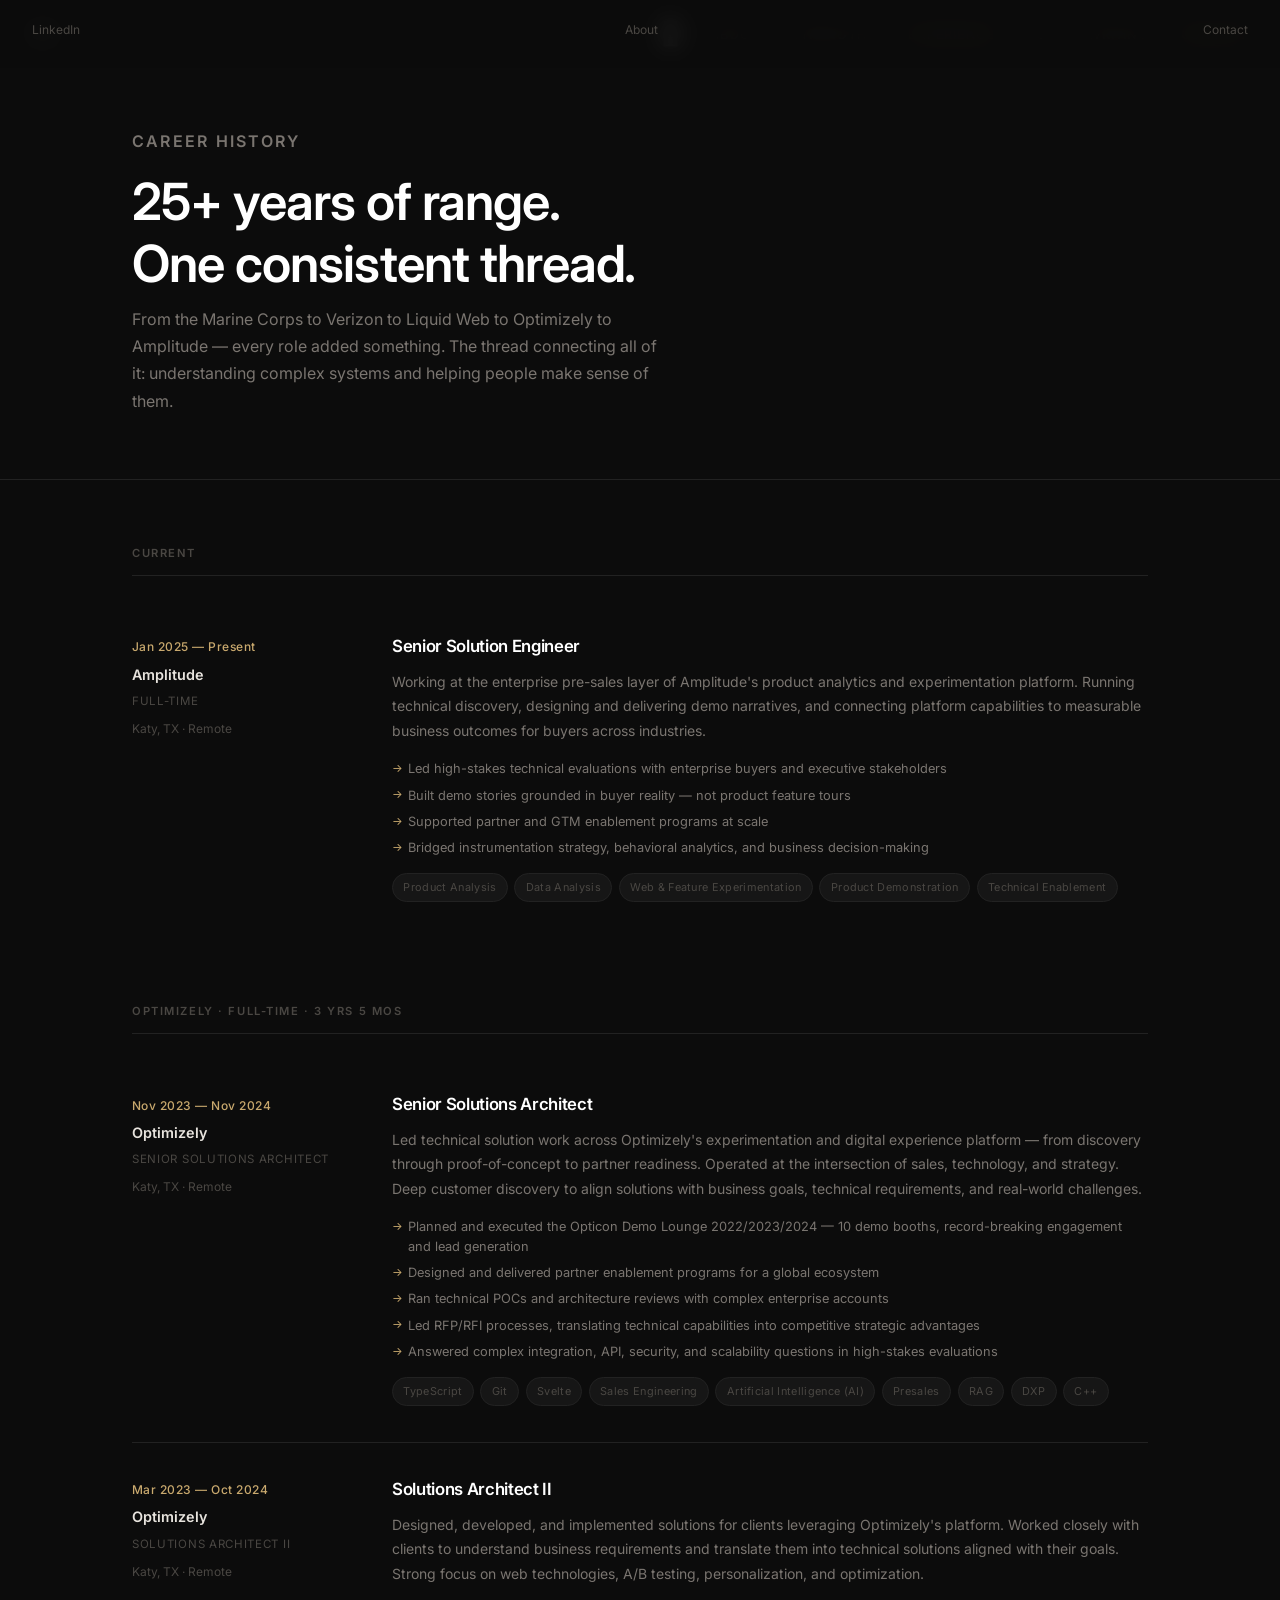
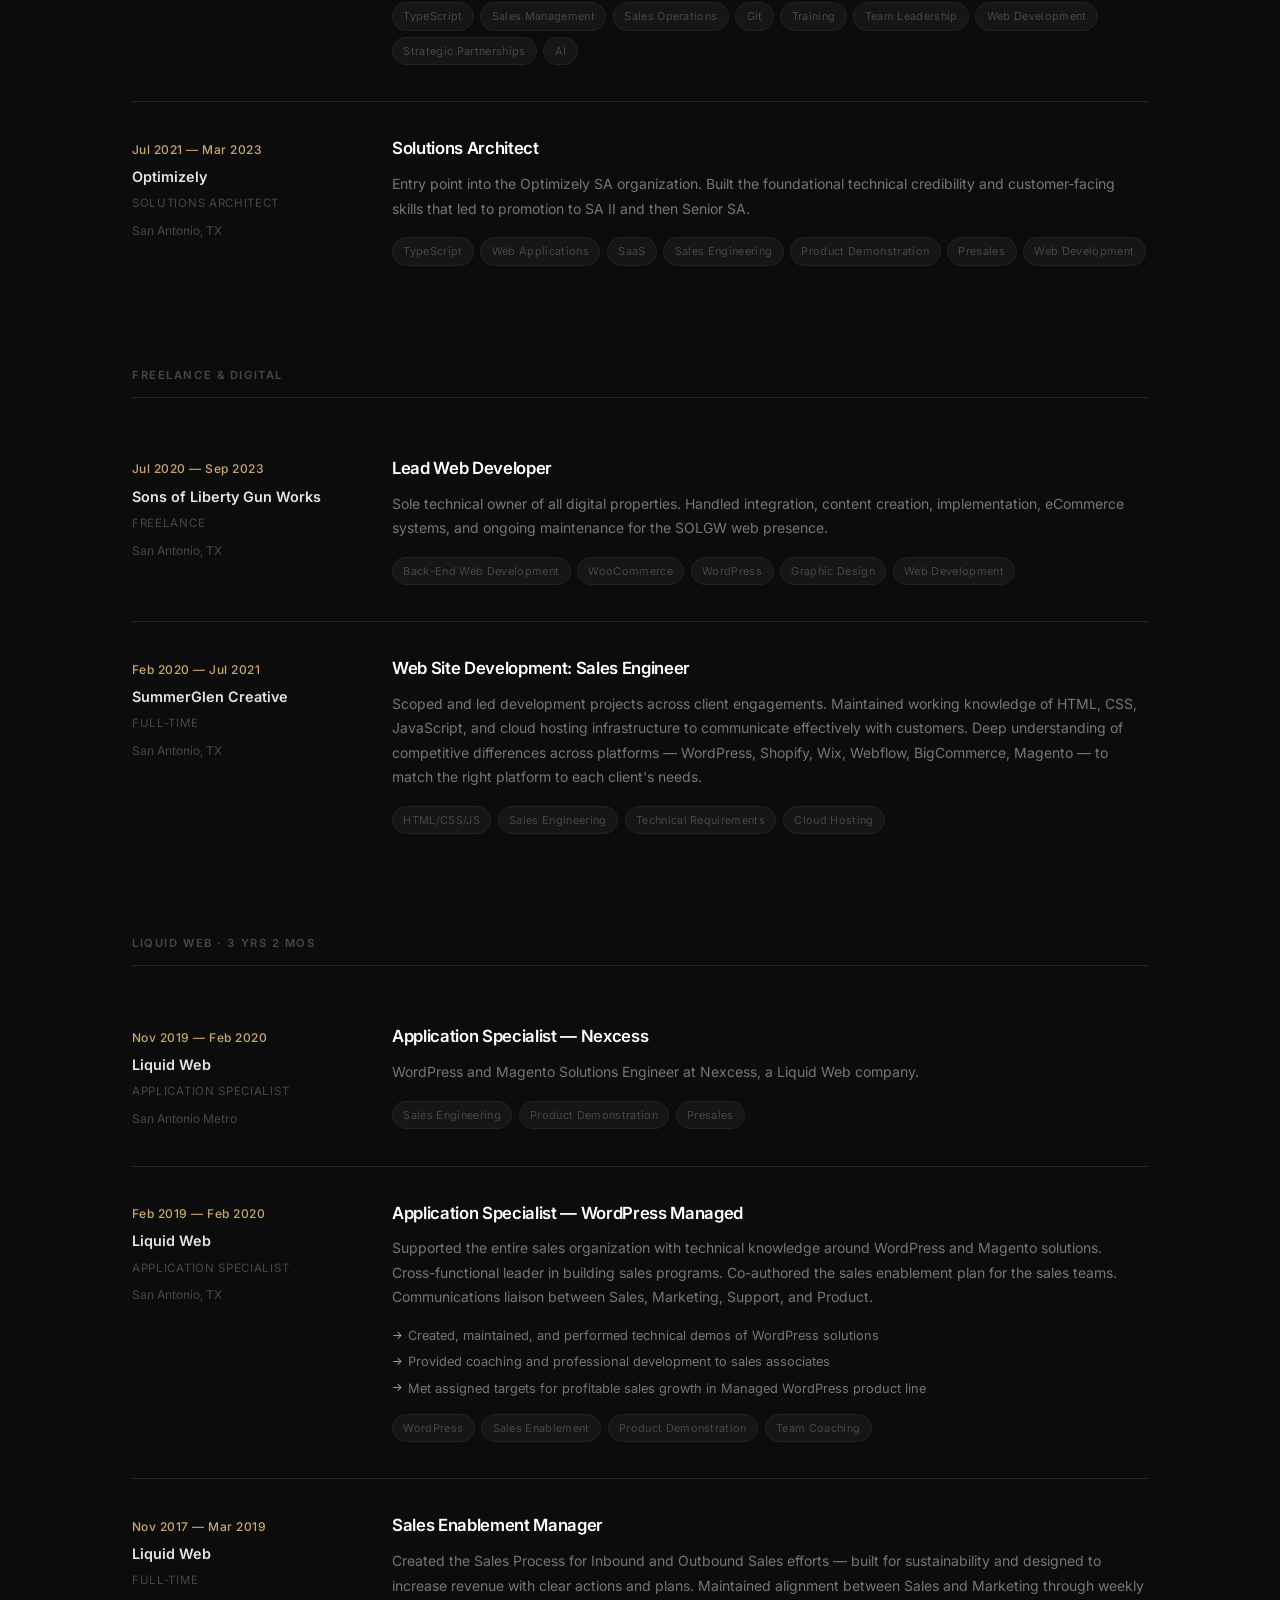
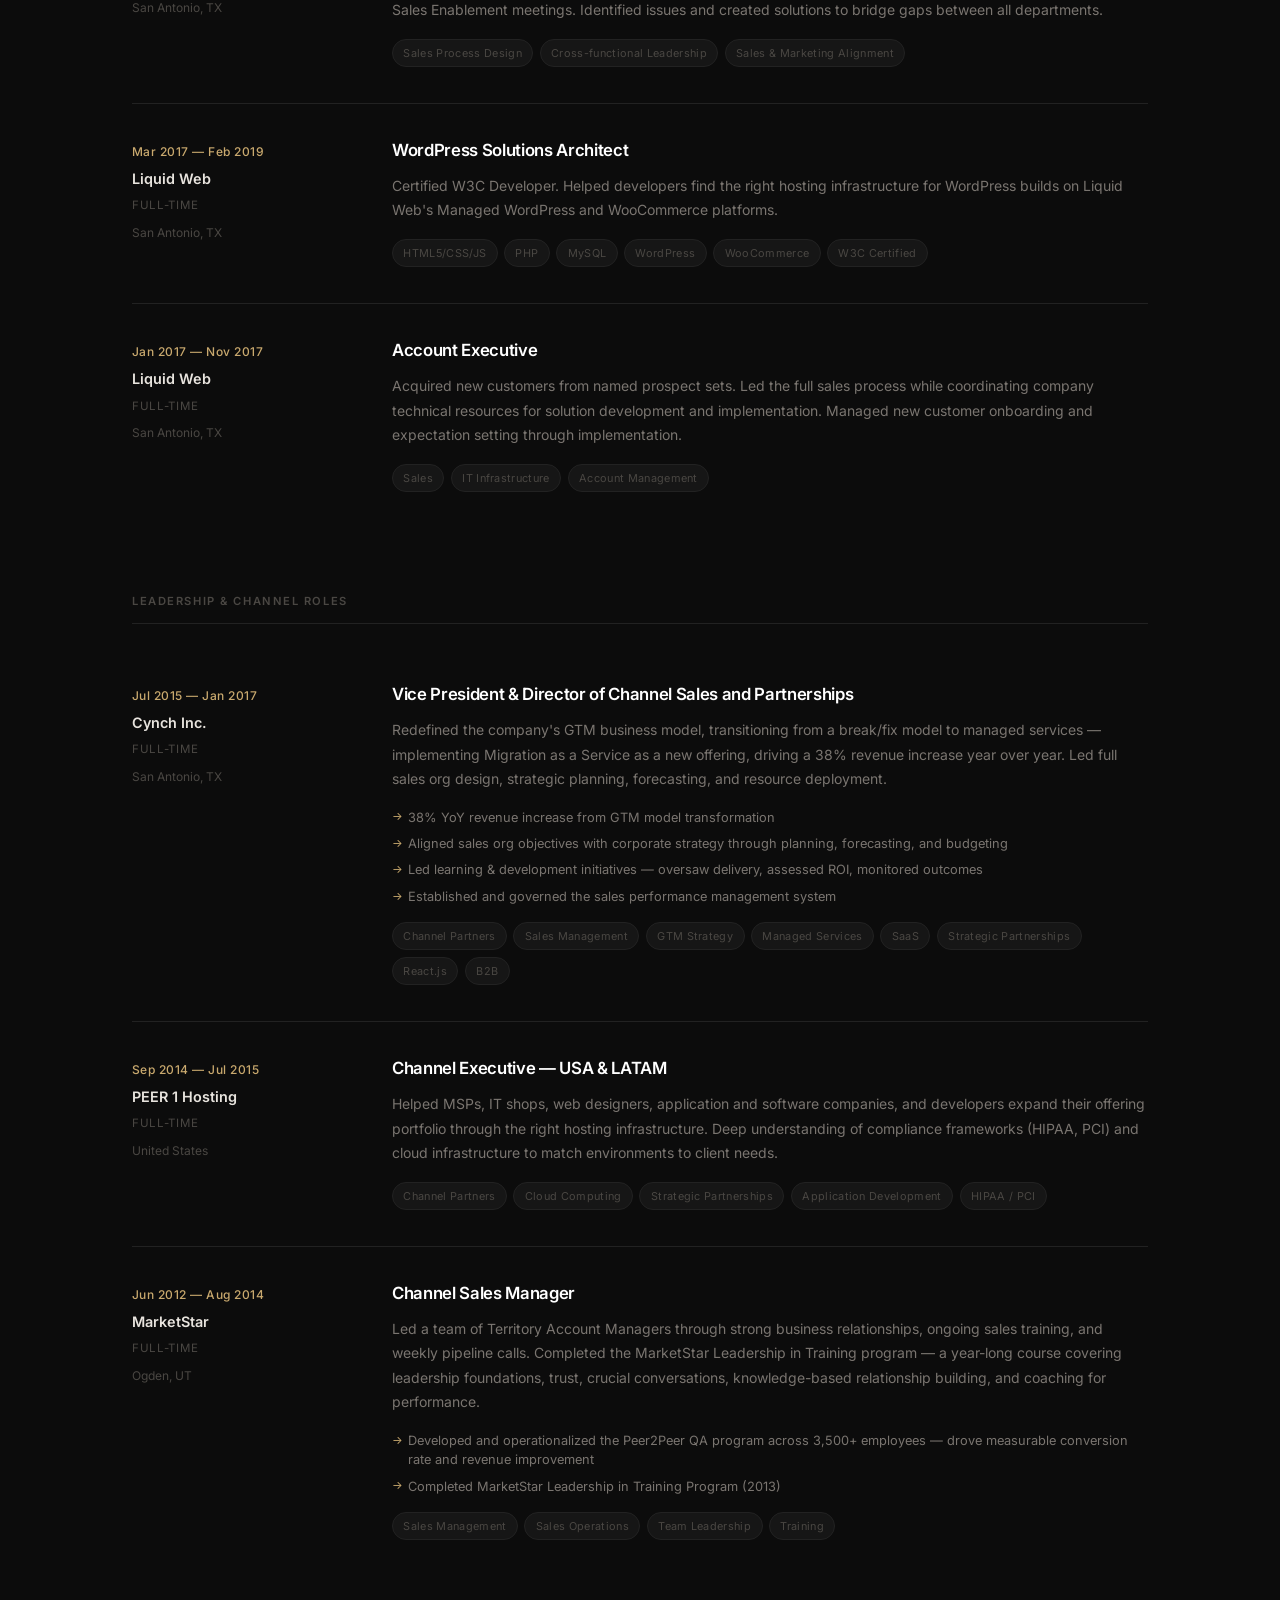
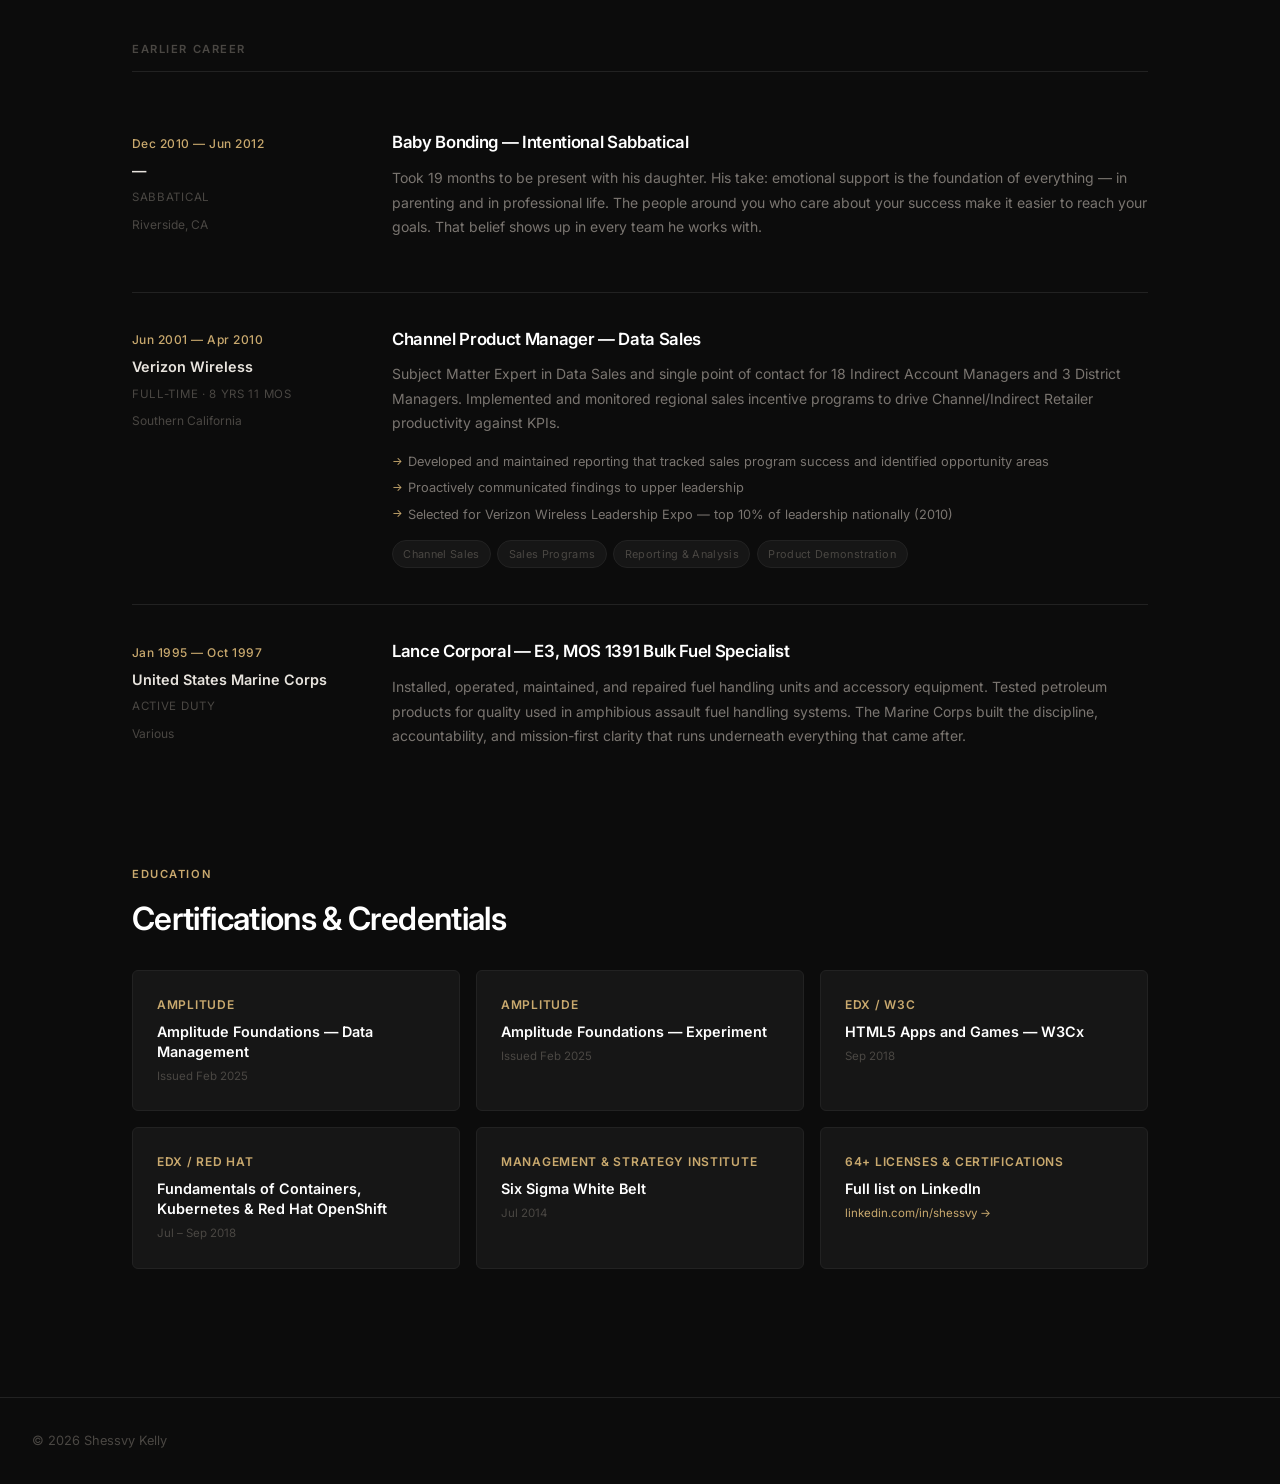
==== commit 74df5e4d: "Fix nav links, mobile hamburger, real article URLs, 4th writing card" ====
--- a/experience.html
+++ b/experience.html
@@ -212,7 +212,9 @@
   <!-- NAV -->
   <nav>
     <a href="index.html" class="nav-logo">SK</a>
-    <ul class="nav-links">
+    <button class="nav-hamburger" aria-label="Open menu">&#9776;</button>
+    <ul class="nav-links" id="nav-links">
+      <button class="nav-close" id="nav-close" aria-label="Close menu">&#10005;</button>
       <li><a href="index.html#about">About</a></li>
       <li><a href="index.html#strengths">Strengths</a></li>
       <li><a href="experience.html" style="color: var(--accent);">Experience</a></li>
--- a/style.css
+++ b/style.css
@@ -110,6 +110,17 @@
   color: var(--accent) !important;
 }
 
+.nav-hamburger {
+  display: none;
+  background: none;
+  border: none;
+  color: var(--text-muted);
+  font-size: 1.25rem;
+  cursor: pointer;
+  padding: 0.25rem;
+  line-height: 1;
+}
+
 /* ===== LAYOUT ===== */
 .container {
   max-width: var(--max-width);
@@ -721,8 +732,35 @@
 @media (max-width: 768px) {
   nav { padding: 1rem 1.5rem; }
 
+  .nav-hamburger { display: block; }
+
   .nav-links {
     display: none;
+    position: fixed;
+    top: 0; left: 0; right: 0; bottom: 0;
+    background: var(--bg);
+    flex-direction: column;
+    align-items: center;
+    justify-content: center;
+    gap: 2.5rem;
+    z-index: 99;
+  }
+
+  .nav-links.open { display: flex; }
+
+  .nav-links a {
+    font-size: 1.1rem;
+  }
+
+  .nav-close {
+    position: absolute;
+    top: 1.5rem;
+    right: 1.5rem;
+    background: none;
+    border: none;
+    color: var(--text-muted);
+    font-size: 1.5rem;
+    cursor: pointer;
   }
 
   .container { padding: 0 1.5rem; }
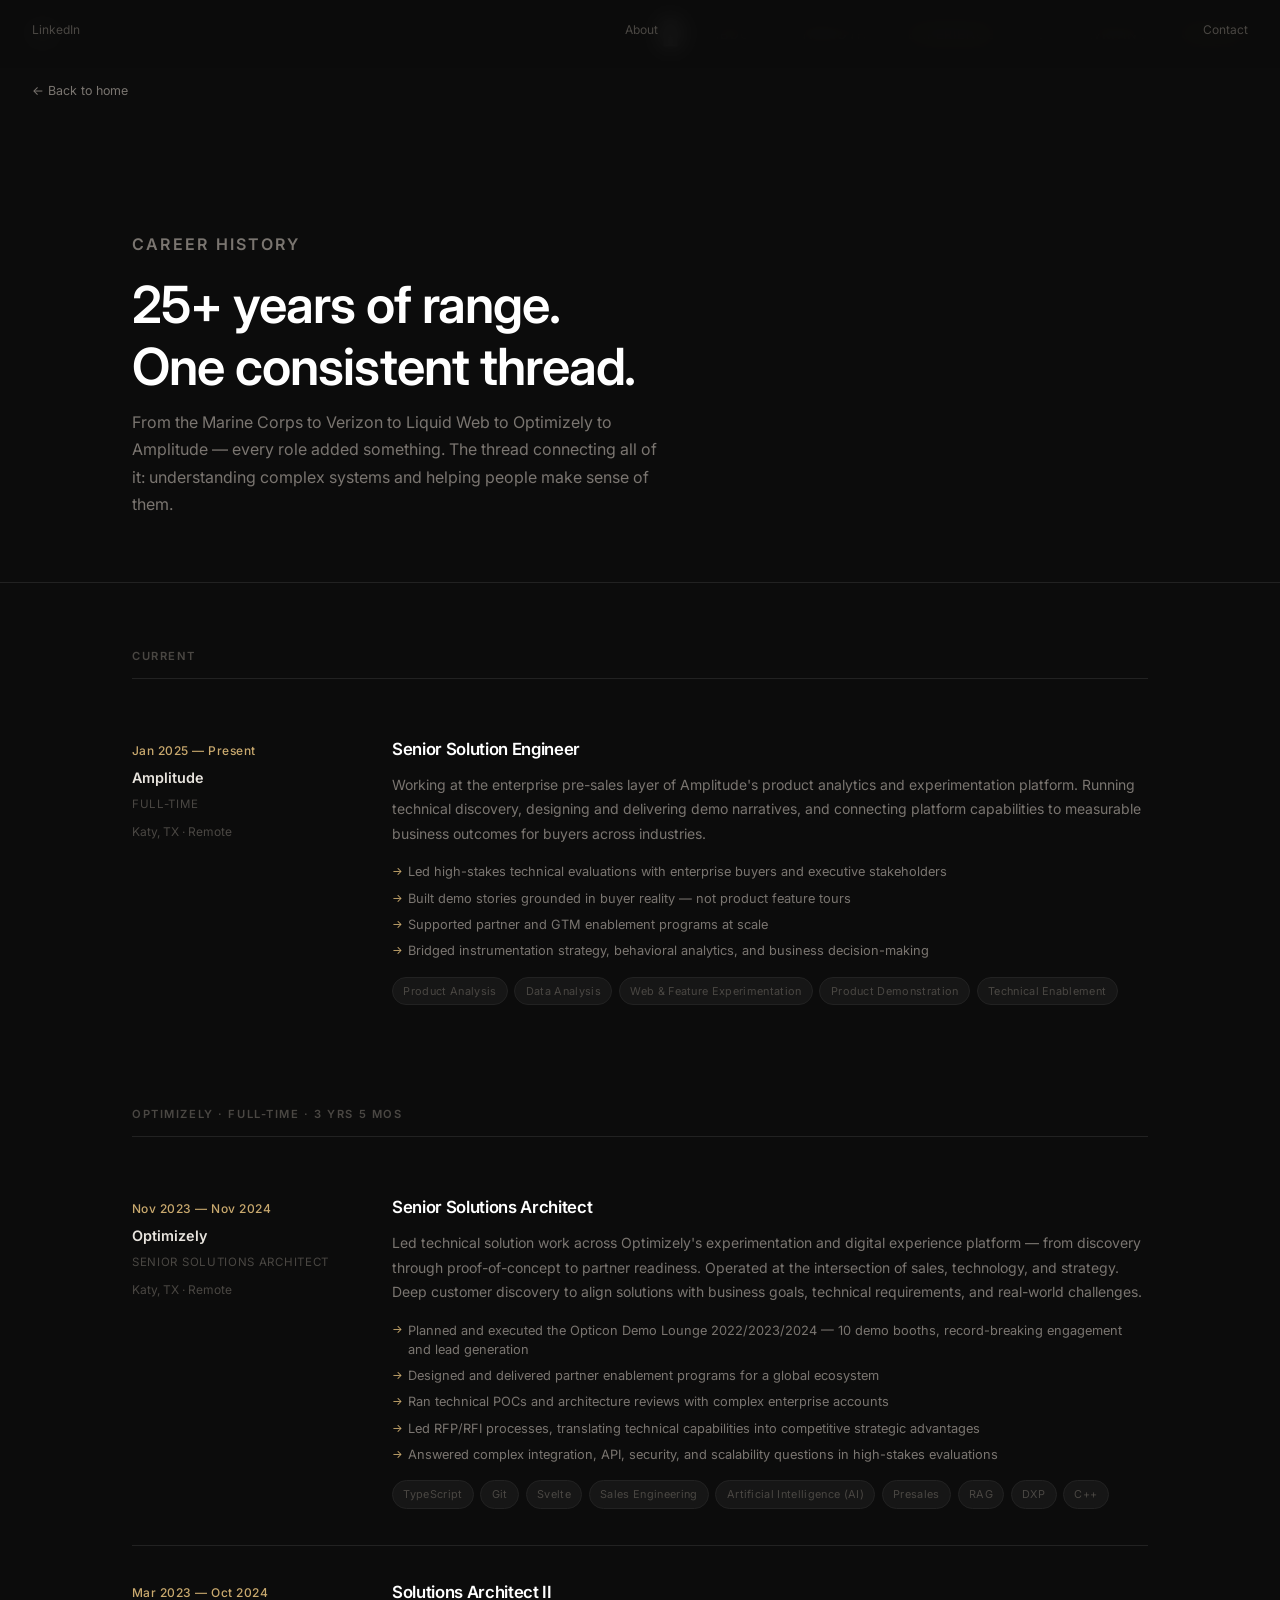
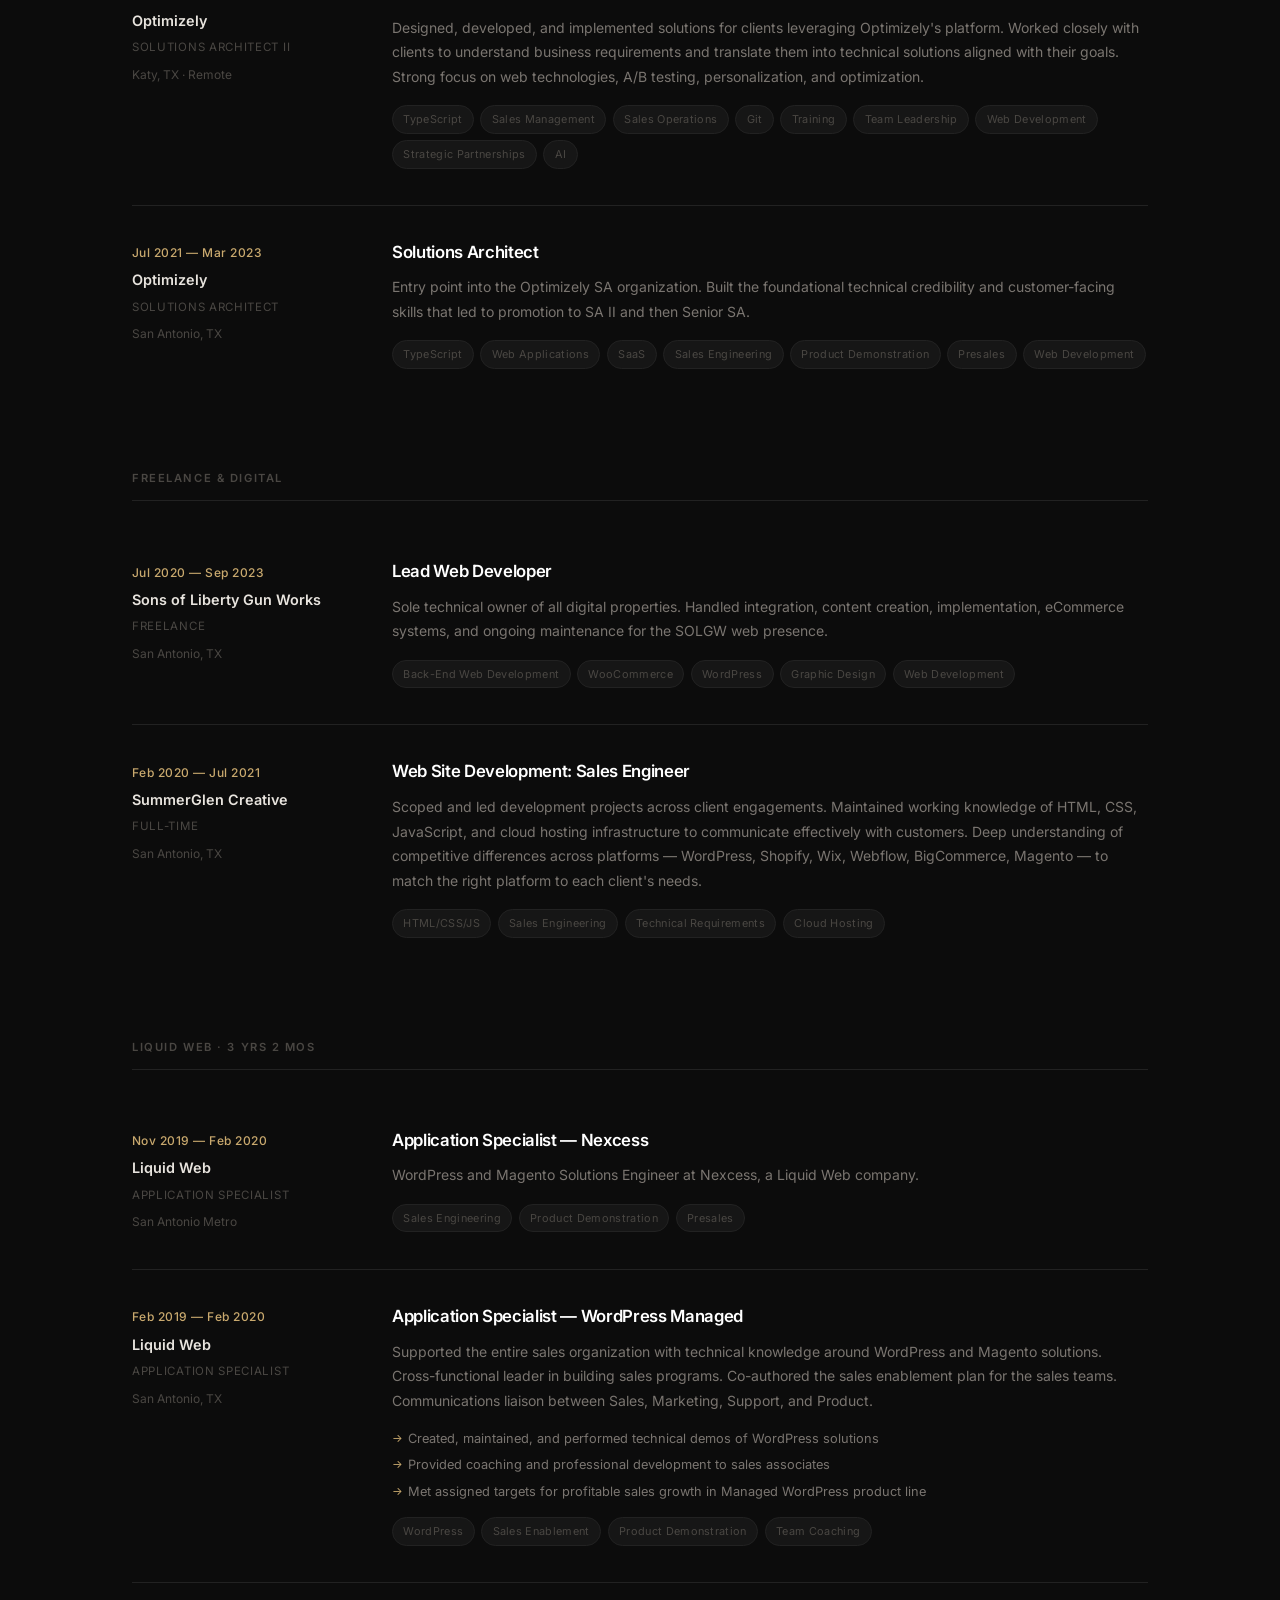
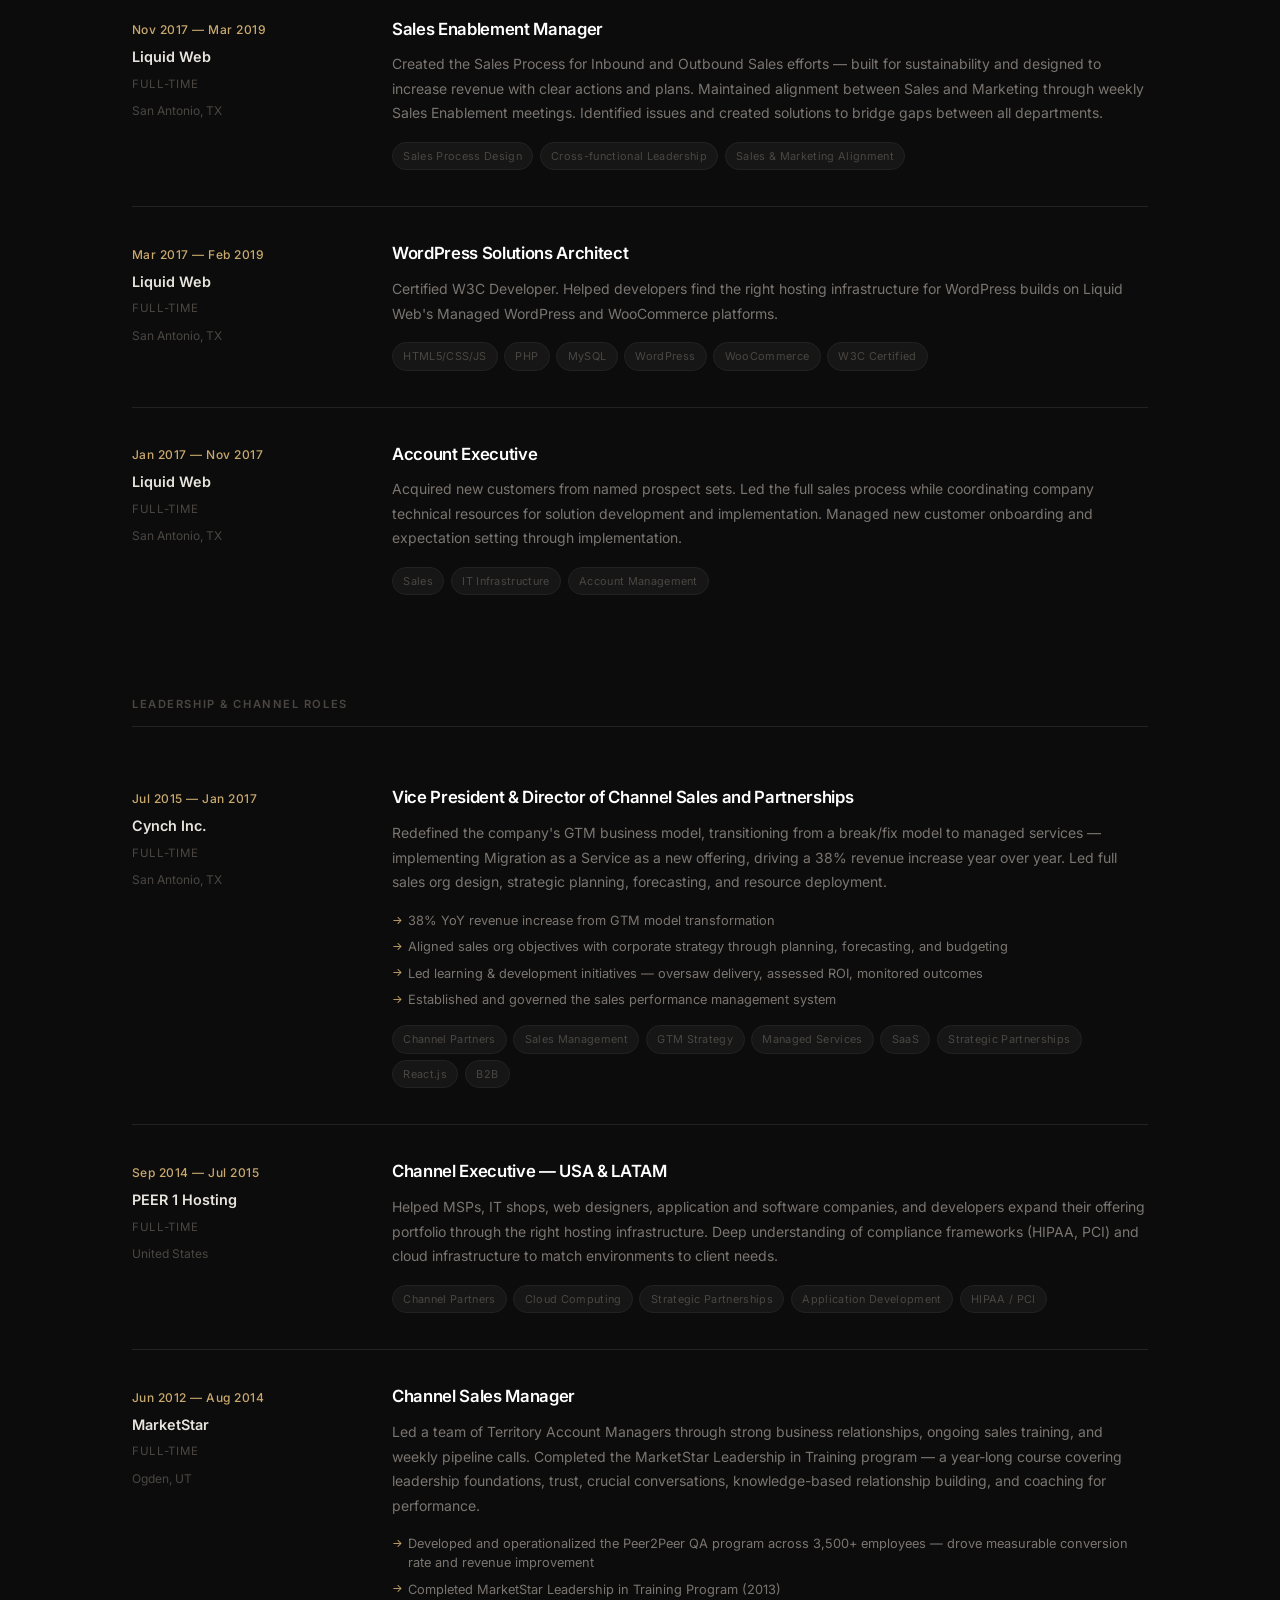
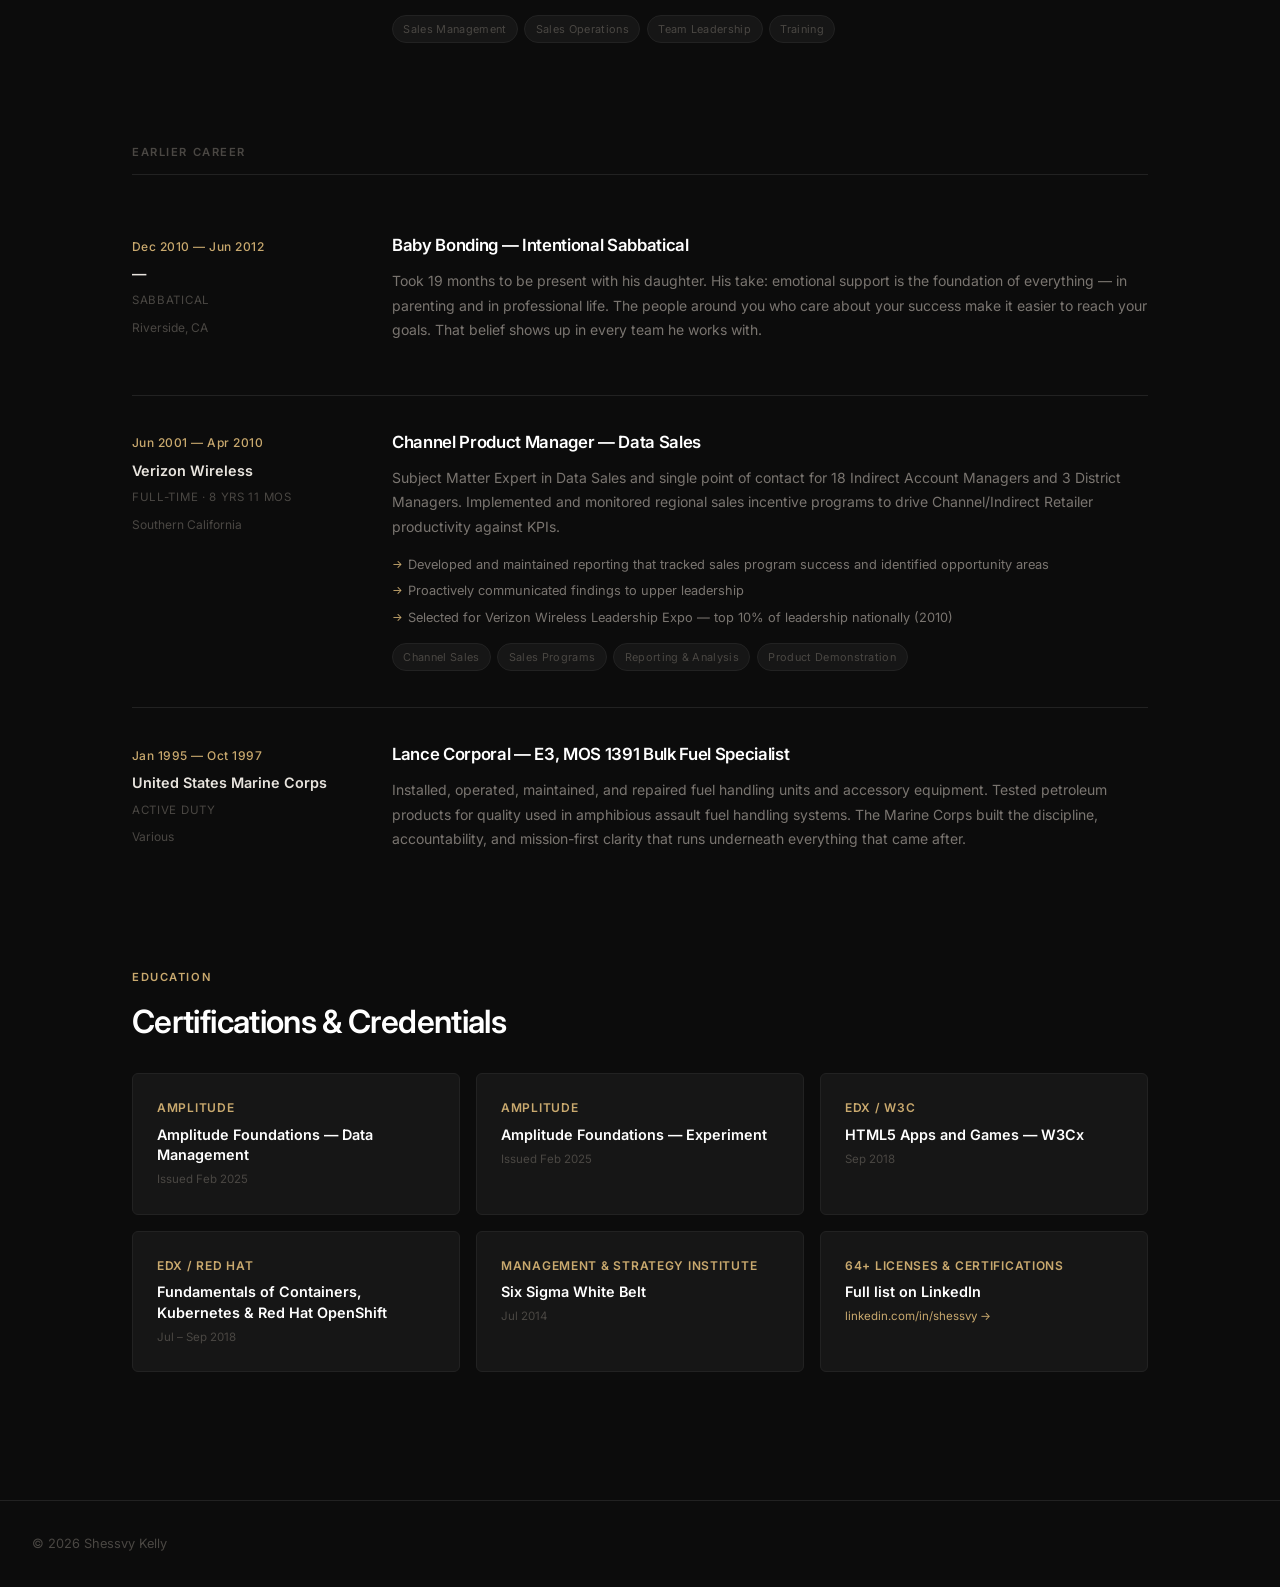
==== commit 3ffcc02a: "Add back to home link on experience and writing pages" ====
--- a/experience.html
+++ b/experience.html
@@ -224,6 +224,8 @@
     </ul>
   </nav>
 
+  <a href="index.html" class="back-home">← Back to home</a>
+
   <!-- HERO -->
   <div class="exp-page-hero">
     <div class="container">
--- a/style.css
+++ b/style.css
@@ -121,6 +121,25 @@
   line-height: 1;
 }
 
+/* ===== BACK HOME ===== */
+.back-home {
+  display: inline-flex;
+  align-items: center;
+  gap: 0.4rem;
+  font-size: 0.78rem;
+  color: var(--text-muted);
+  text-decoration: none;
+  padding: 5rem 2rem 0;
+  max-width: var(--max-width);
+  margin: 0 auto;
+  transition: color var(--transition);
+}
+
+.back-home:hover {
+  color: var(--accent);
+  opacity: 1;
+}
+
 /* ===== LAYOUT ===== */
 .container {
   max-width: var(--max-width);
@@ -149,7 +168,7 @@
   min-height: 100vh;
   display: flex;
   align-items: center;
-  padding: 0;
+  padding: 5rem 0 0;
   border-bottom: 1px solid var(--border);
   position: relative;
   overflow: hidden;
@@ -284,6 +303,53 @@
   font-size: 0.75rem;
   color: var(--text-muted);
   letter-spacing: 0.04em;
+}
+
+/* ===== ABOUT PHOTO ===== */
+.about-photo-row {
+  display: flex;
+  flex-direction: row;
+  align-items: center;
+  gap: 1.75rem;
+  margin-bottom: 4rem;
+  padding-bottom: 4rem;
+  border-bottom: 1px solid var(--border);
+}
+
+.about-photo {
+  width: 160px;
+  height: 160px;
+  min-width: 160px;
+  min-height: 160px;
+  border-radius: 50%;
+  object-fit: cover;
+  object-position: center top;
+  border: 2px solid var(--border);
+  flex-shrink: 0;
+  display: block;
+}
+
+.about-photo-meta {
+  display: flex;
+  flex-direction: column;
+  gap: 0.25rem;
+}
+
+.about-photo-name {
+  font-size: 1.1rem;
+  font-weight: 600;
+  color: var(--white);
+  line-height: 1.2;
+}
+
+.about-photo-title {
+  font-size: 0.82rem;
+  color: var(--text-muted);
+}
+
+.about-photo-location {
+  font-size: 0.75rem;
+  color: var(--text-dim);
 }
 
 /* ===== ABOUT ===== */
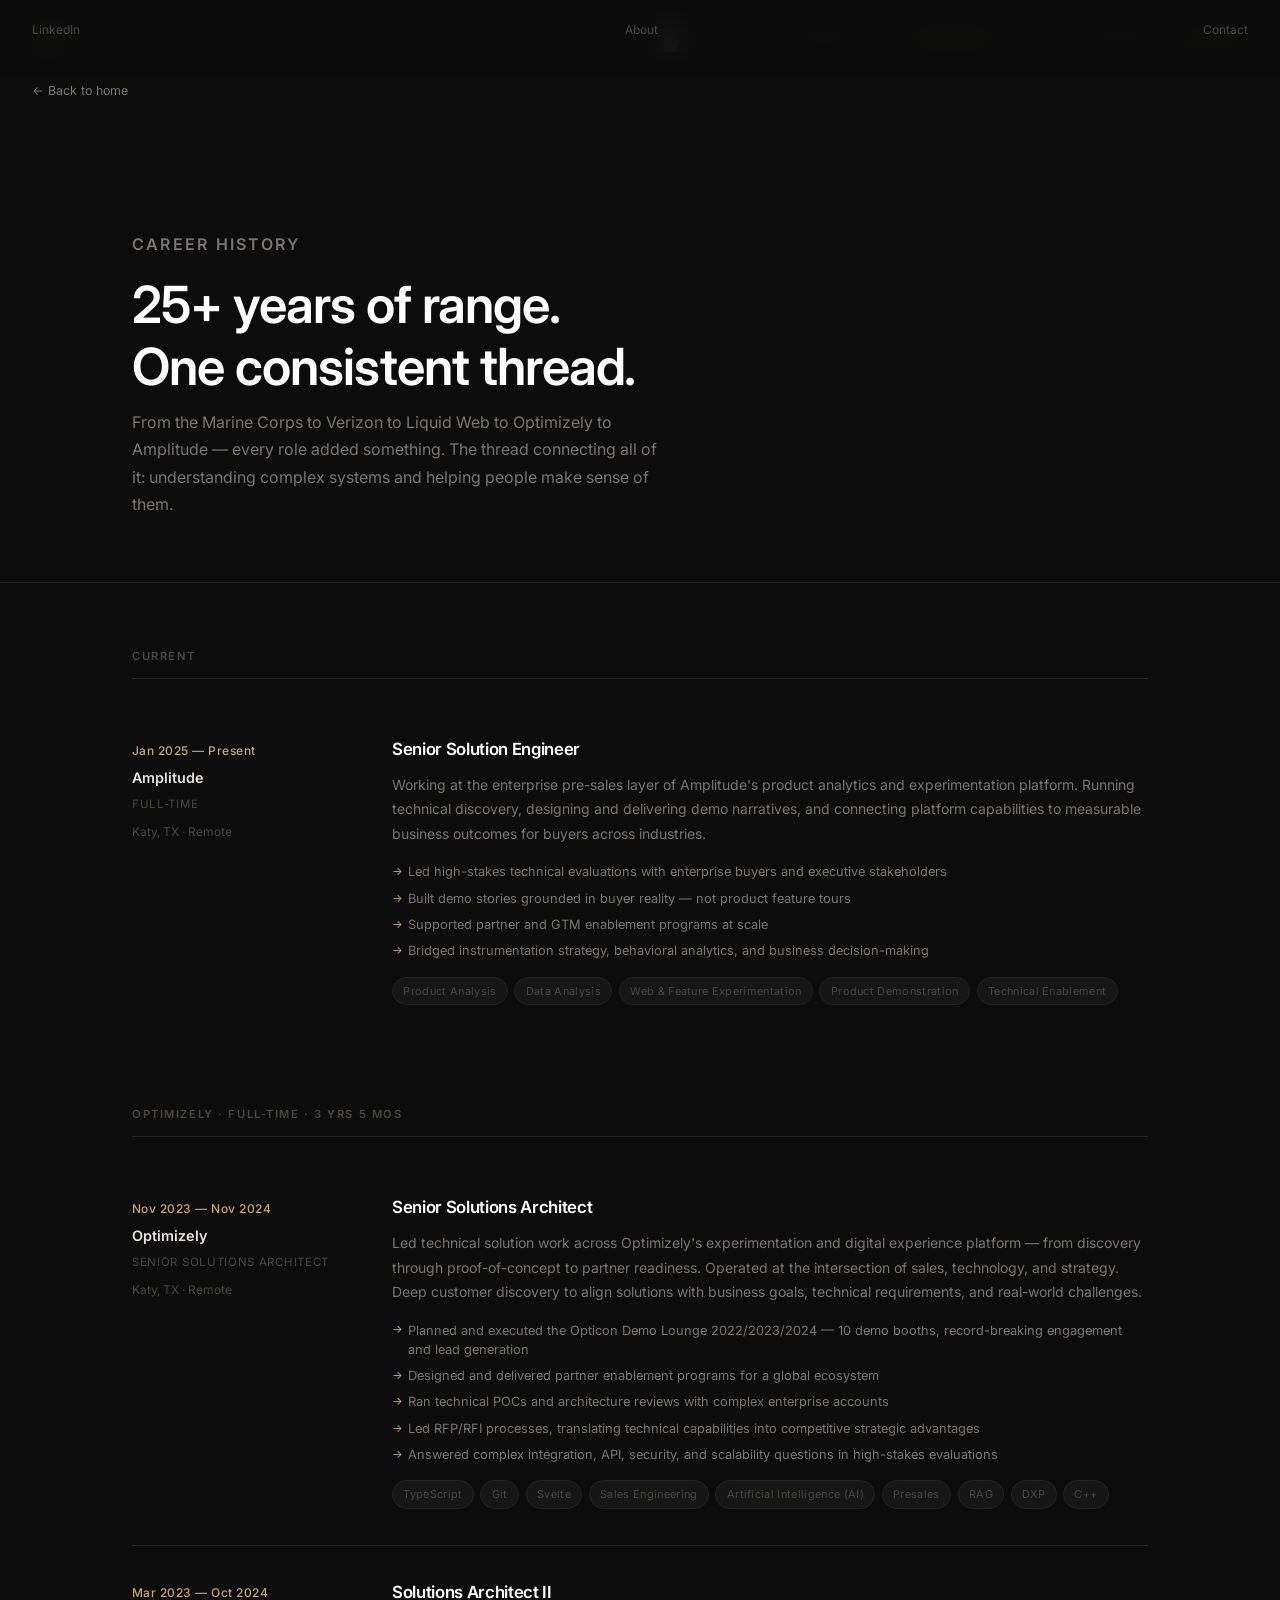
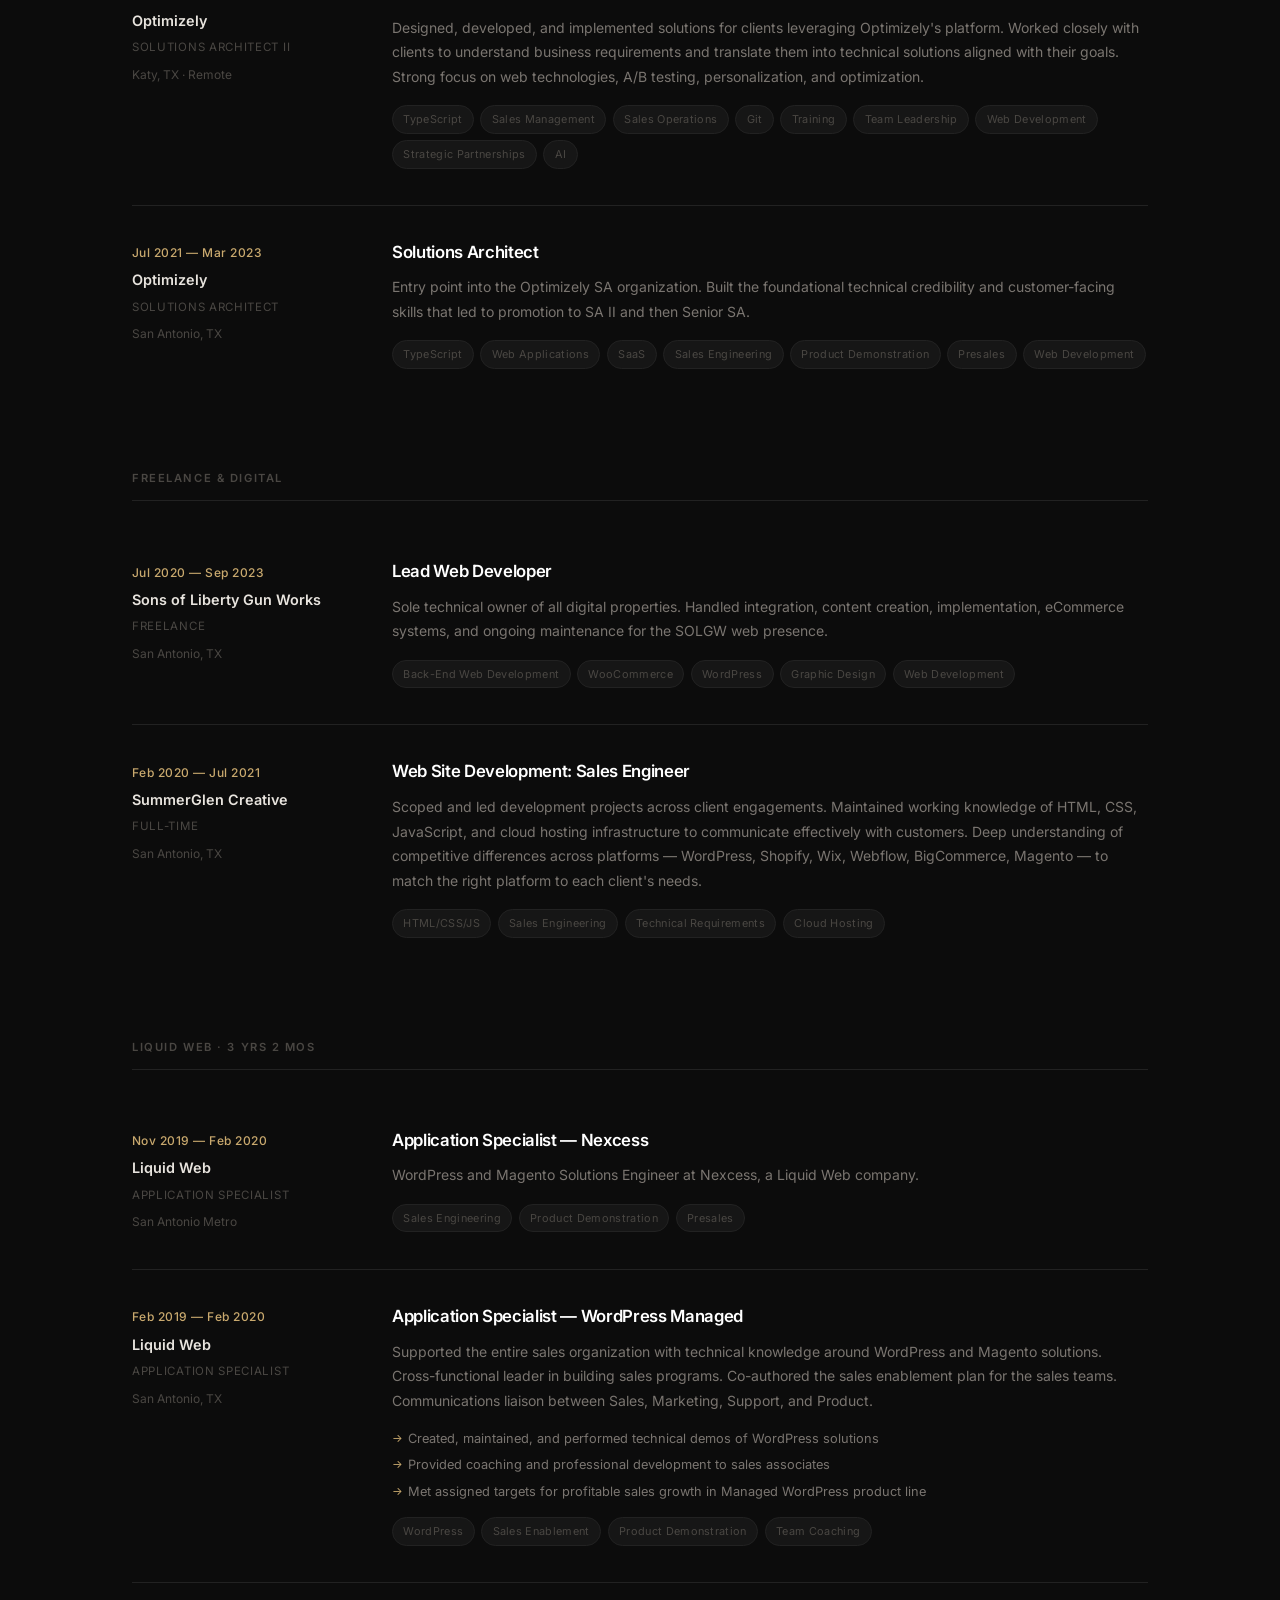
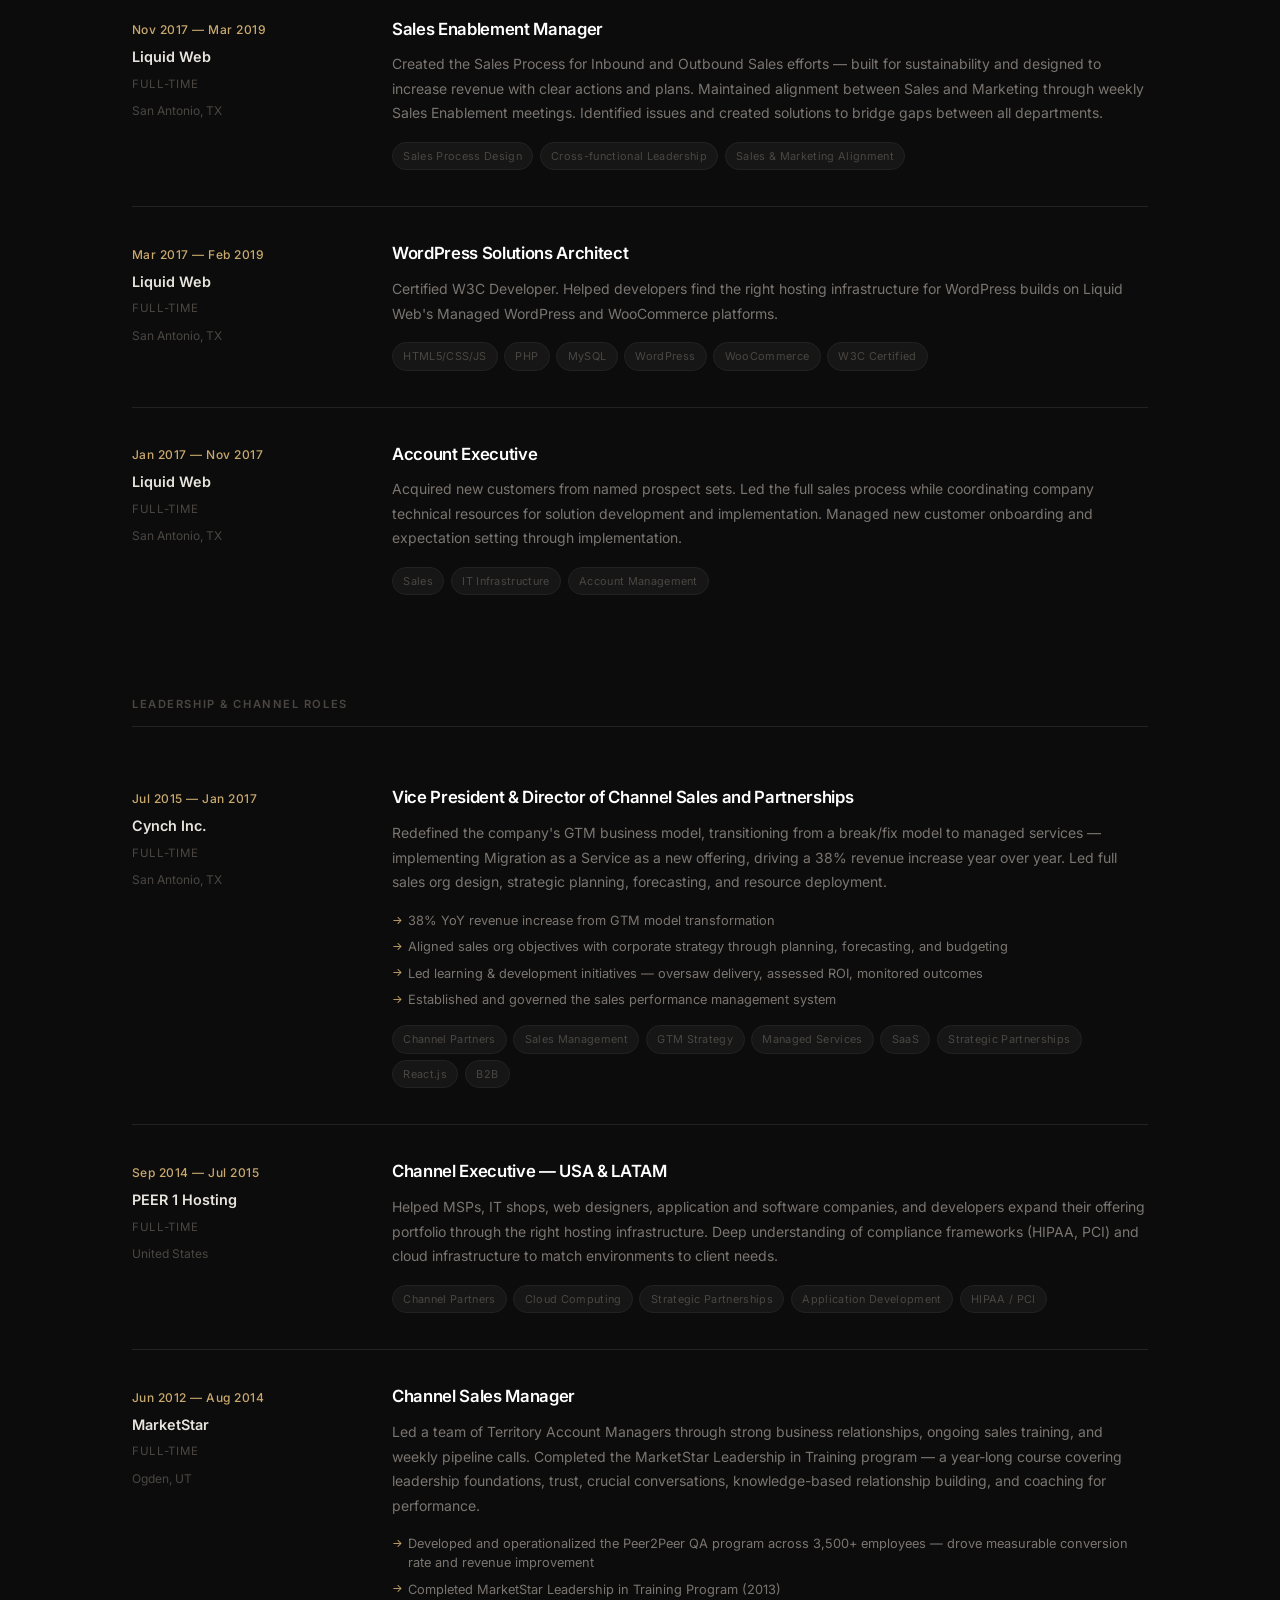
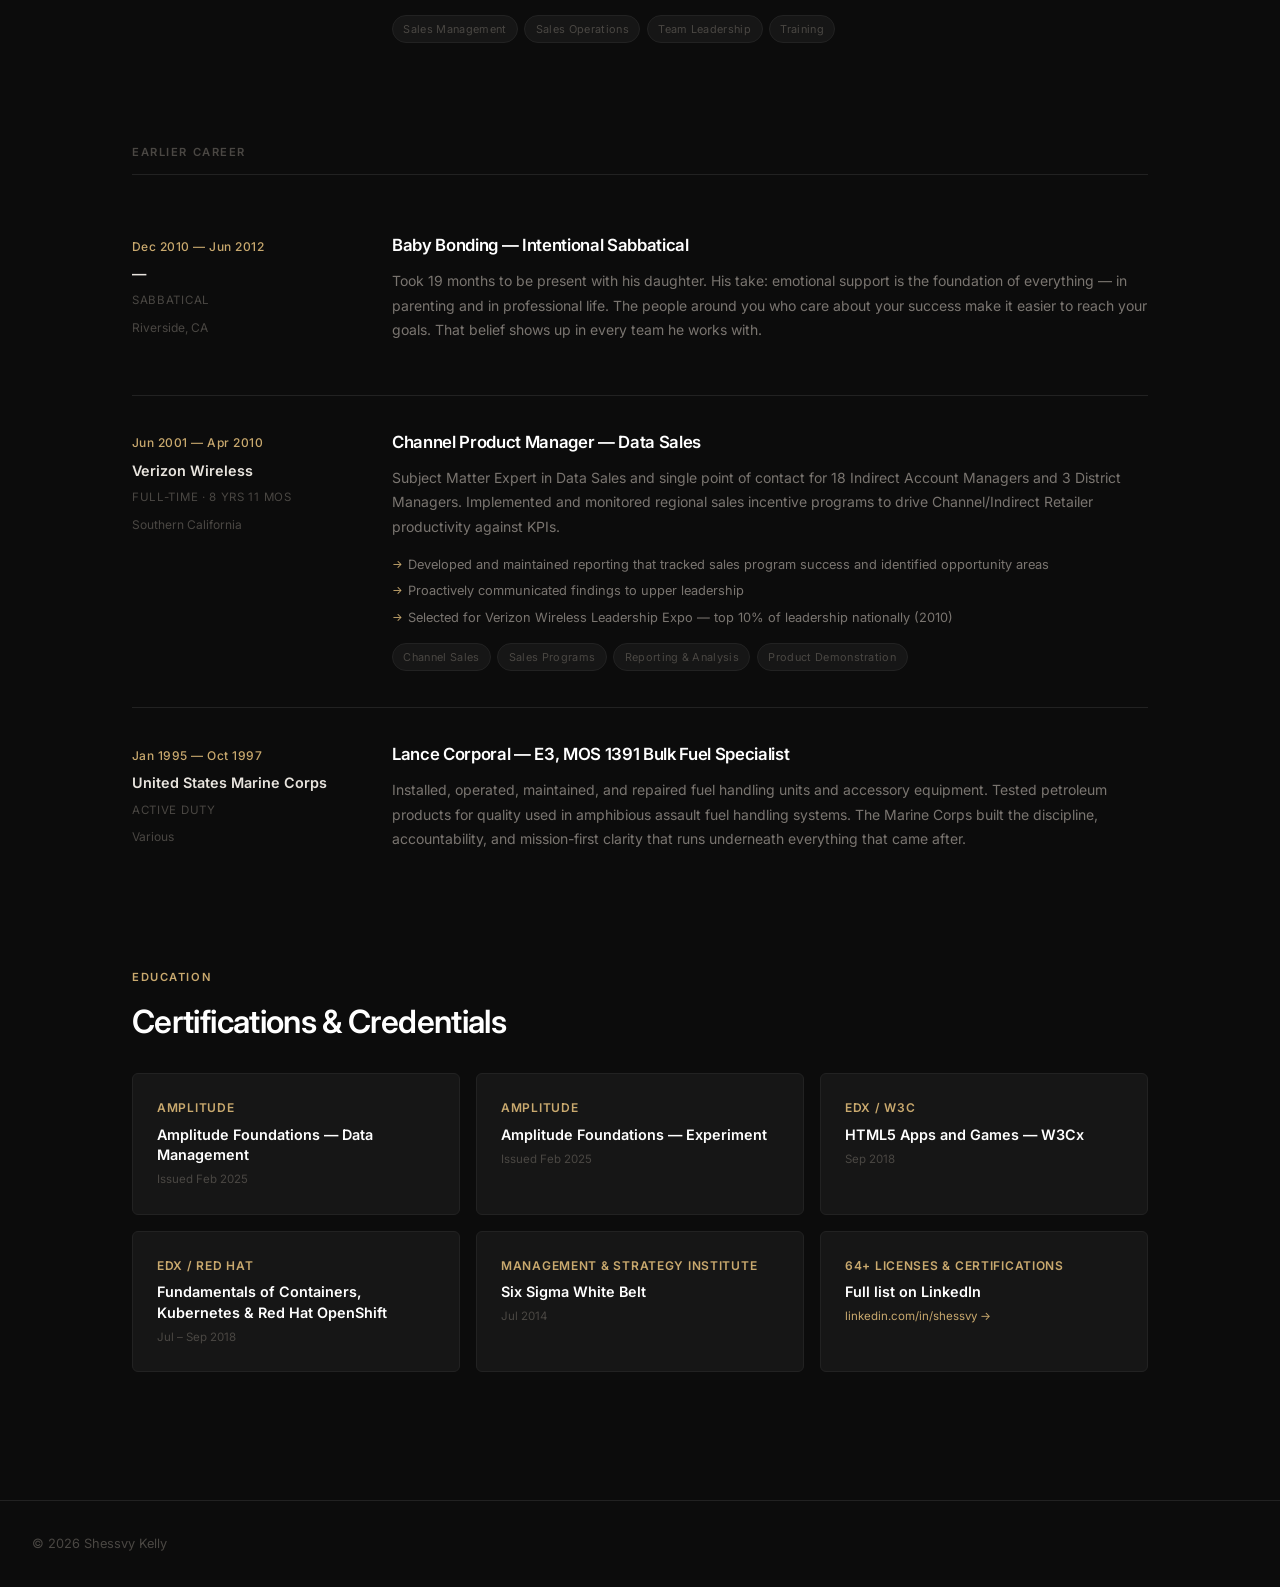
==== commit c2e0e9ff: "Add SK logo SVG and favicon across all pages" ====
--- a/experience.html
+++ b/experience.html
@@ -8,6 +8,7 @@
   <link rel="preconnect" href="https://fonts.googleapis.com" />
   <link rel="preconnect" href="https://fonts.gstatic.com" crossorigin />
   <link href="https://fonts.googleapis.com/css2?family=Inter:wght@400;500;600;700&display=swap" rel="stylesheet" />
+  <link rel="icon" type="image/svg+xml" href="favicon.svg" />
   <link rel="stylesheet" href="style.css" />
   <style>
     /* Experience page specific overrides */
@@ -211,7 +212,7 @@
 
   <!-- NAV -->
   <nav>
-    <a href="index.html" class="nav-logo">SK</a>
+    <a href="index.html" class="nav-logo"><img src="logo.svg" alt="SK" class="nav-logo-img" /></a>
     <button class="nav-hamburger" aria-label="Open menu">&#9776;</button>
     <ul class="nav-links" id="nav-links">
       <button class="nav-close" id="nav-close" aria-label="Close menu">&#10005;</button>
--- a/style.css
+++ b/style.css
@@ -79,11 +79,15 @@
 nav.scrolled { border-bottom-color: var(--border); }
 
 .nav-logo {
-  font-size: 1rem;
-  font-weight: 600;
-  color: var(--text);
-  letter-spacing: 0.04em;
-  text-transform: uppercase;
+  display: flex;
+  align-items: center;
+  text-decoration: none;
+}
+
+.nav-logo-img {
+  width: 36px;
+  height: 36px;
+  display: block;
 }
 
 .nav-links {
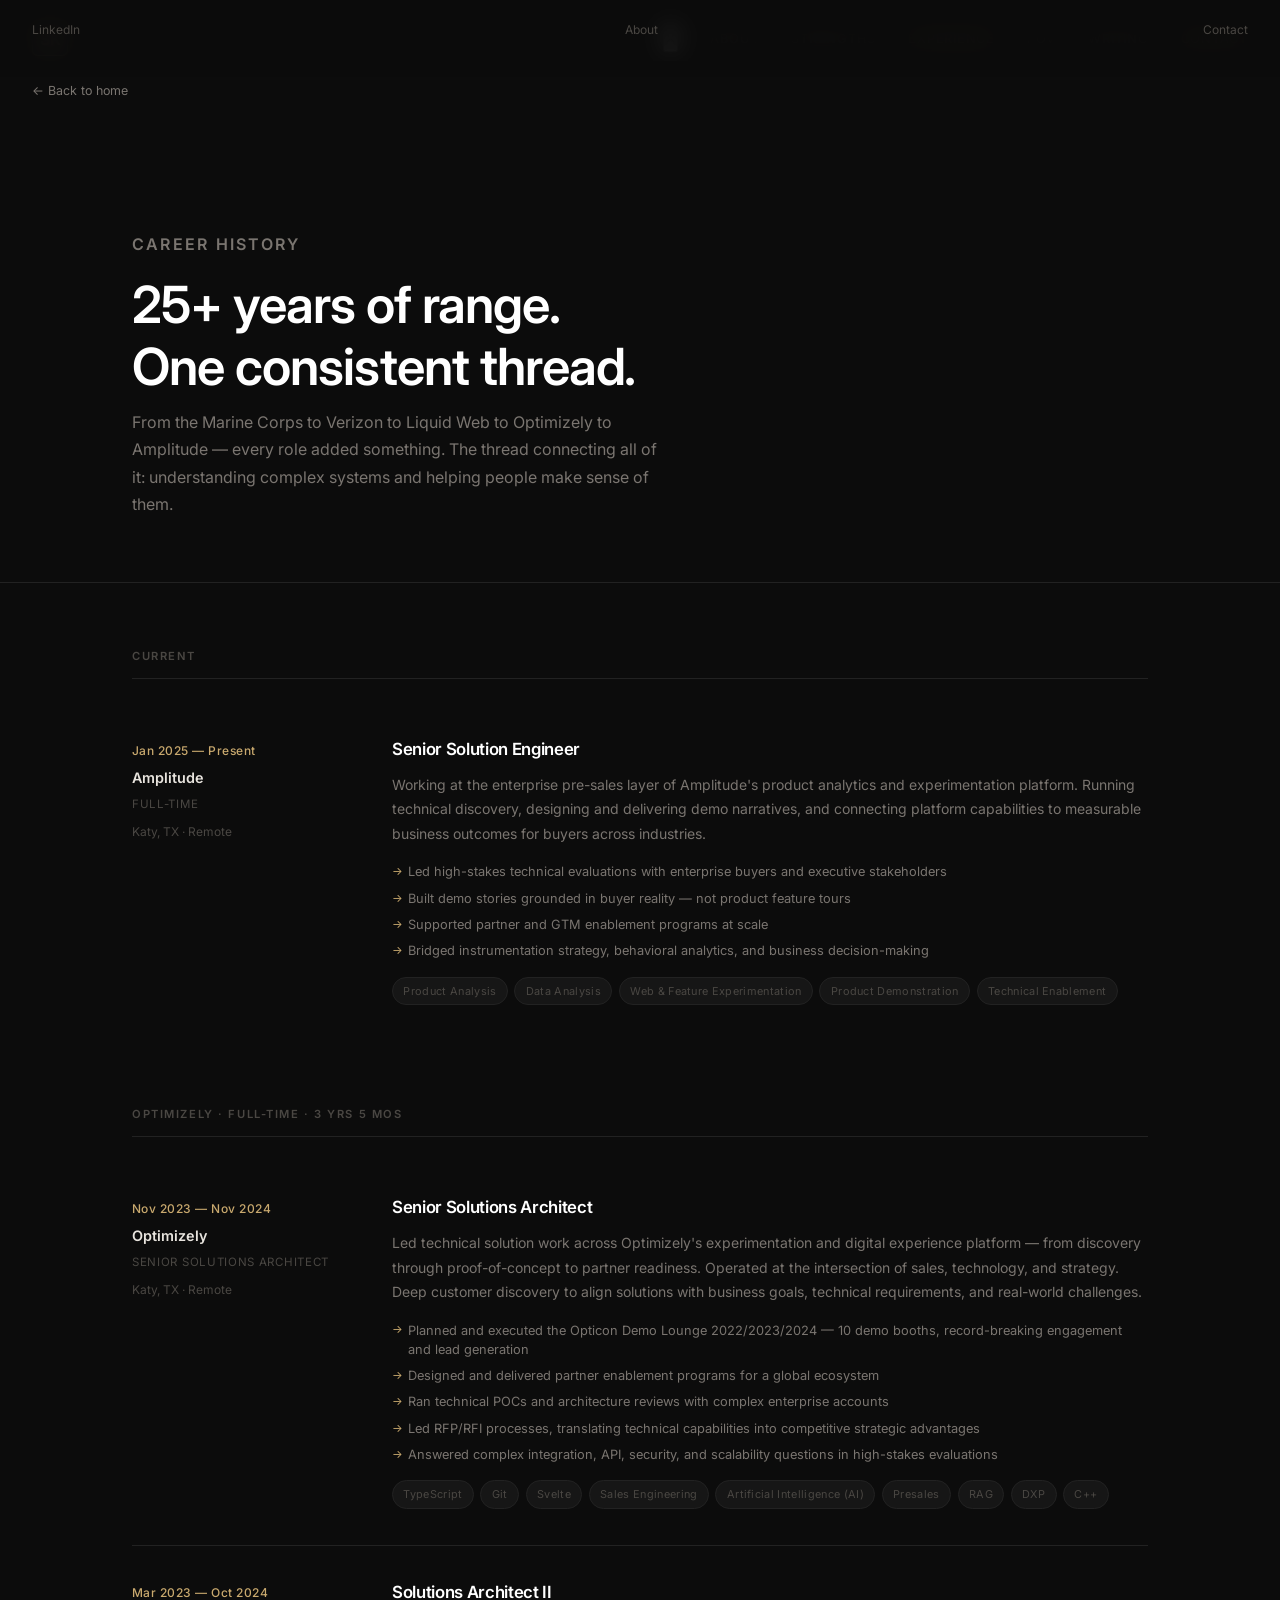
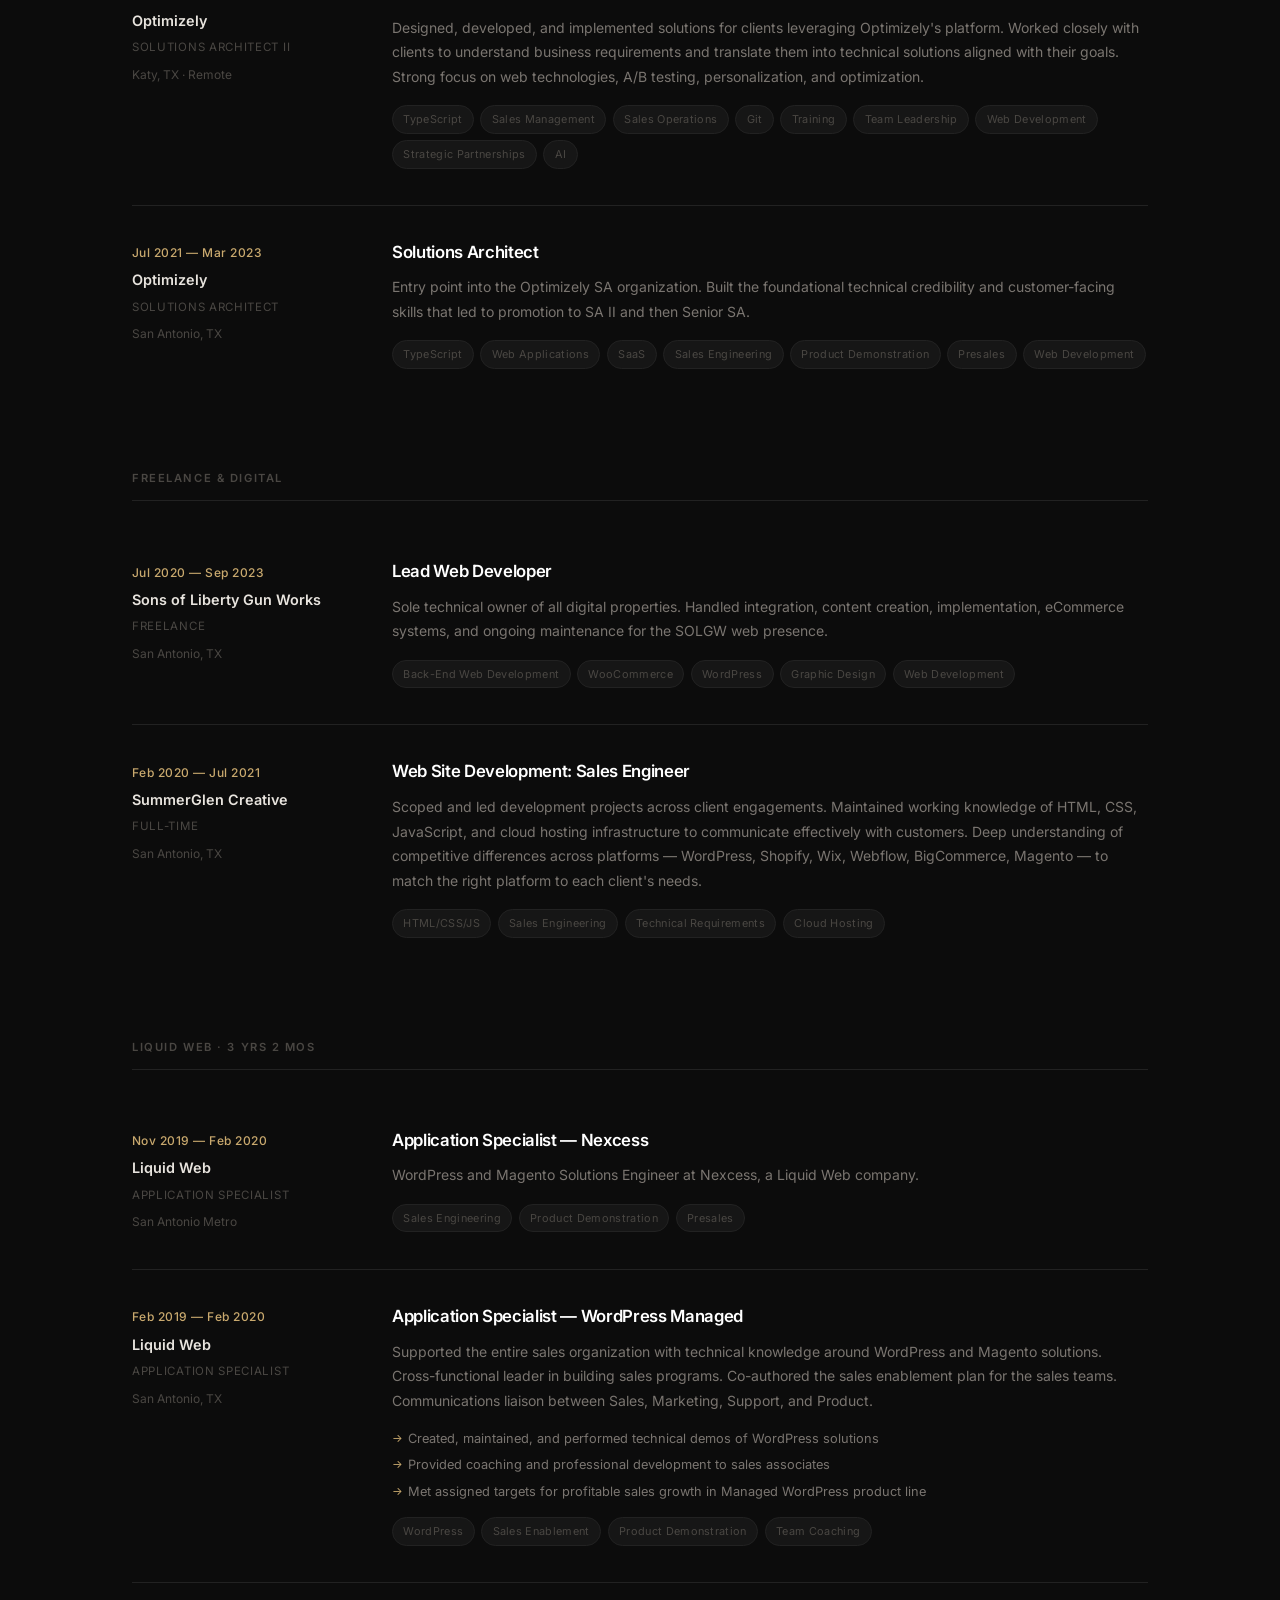
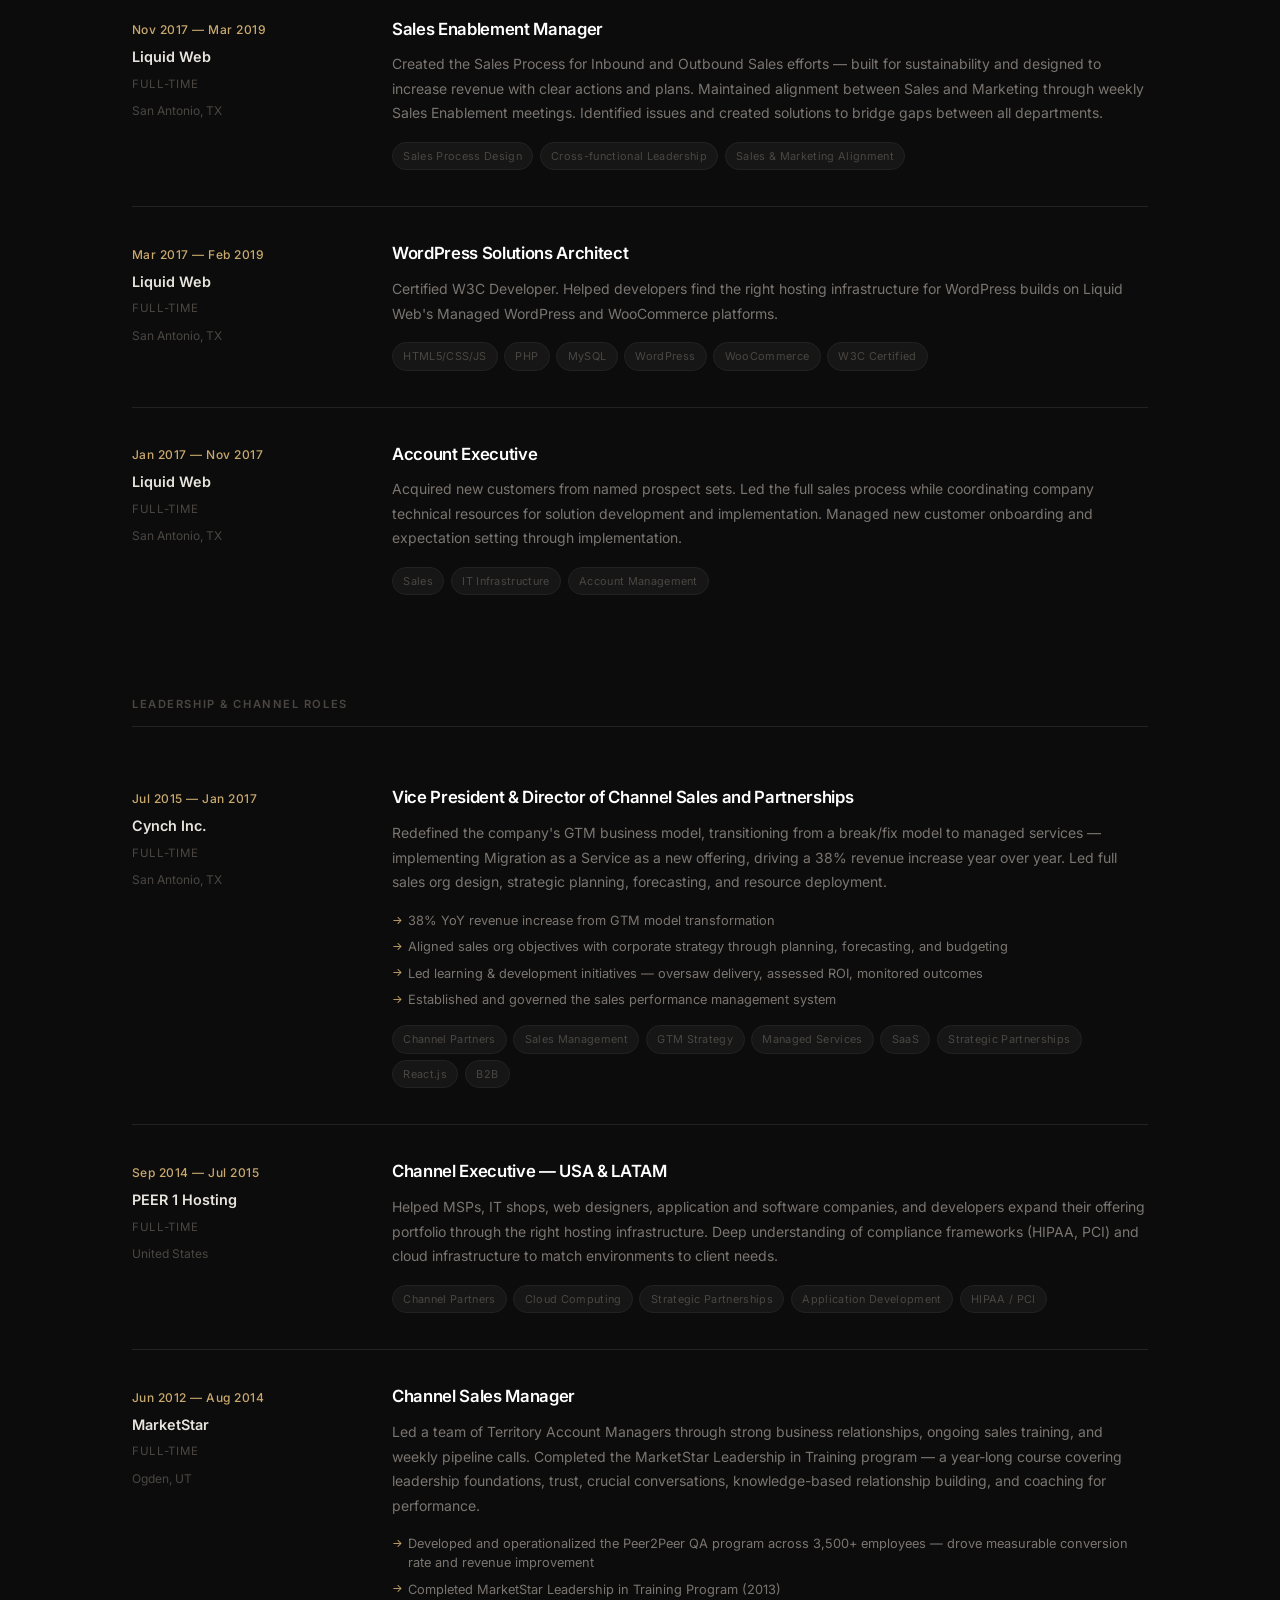
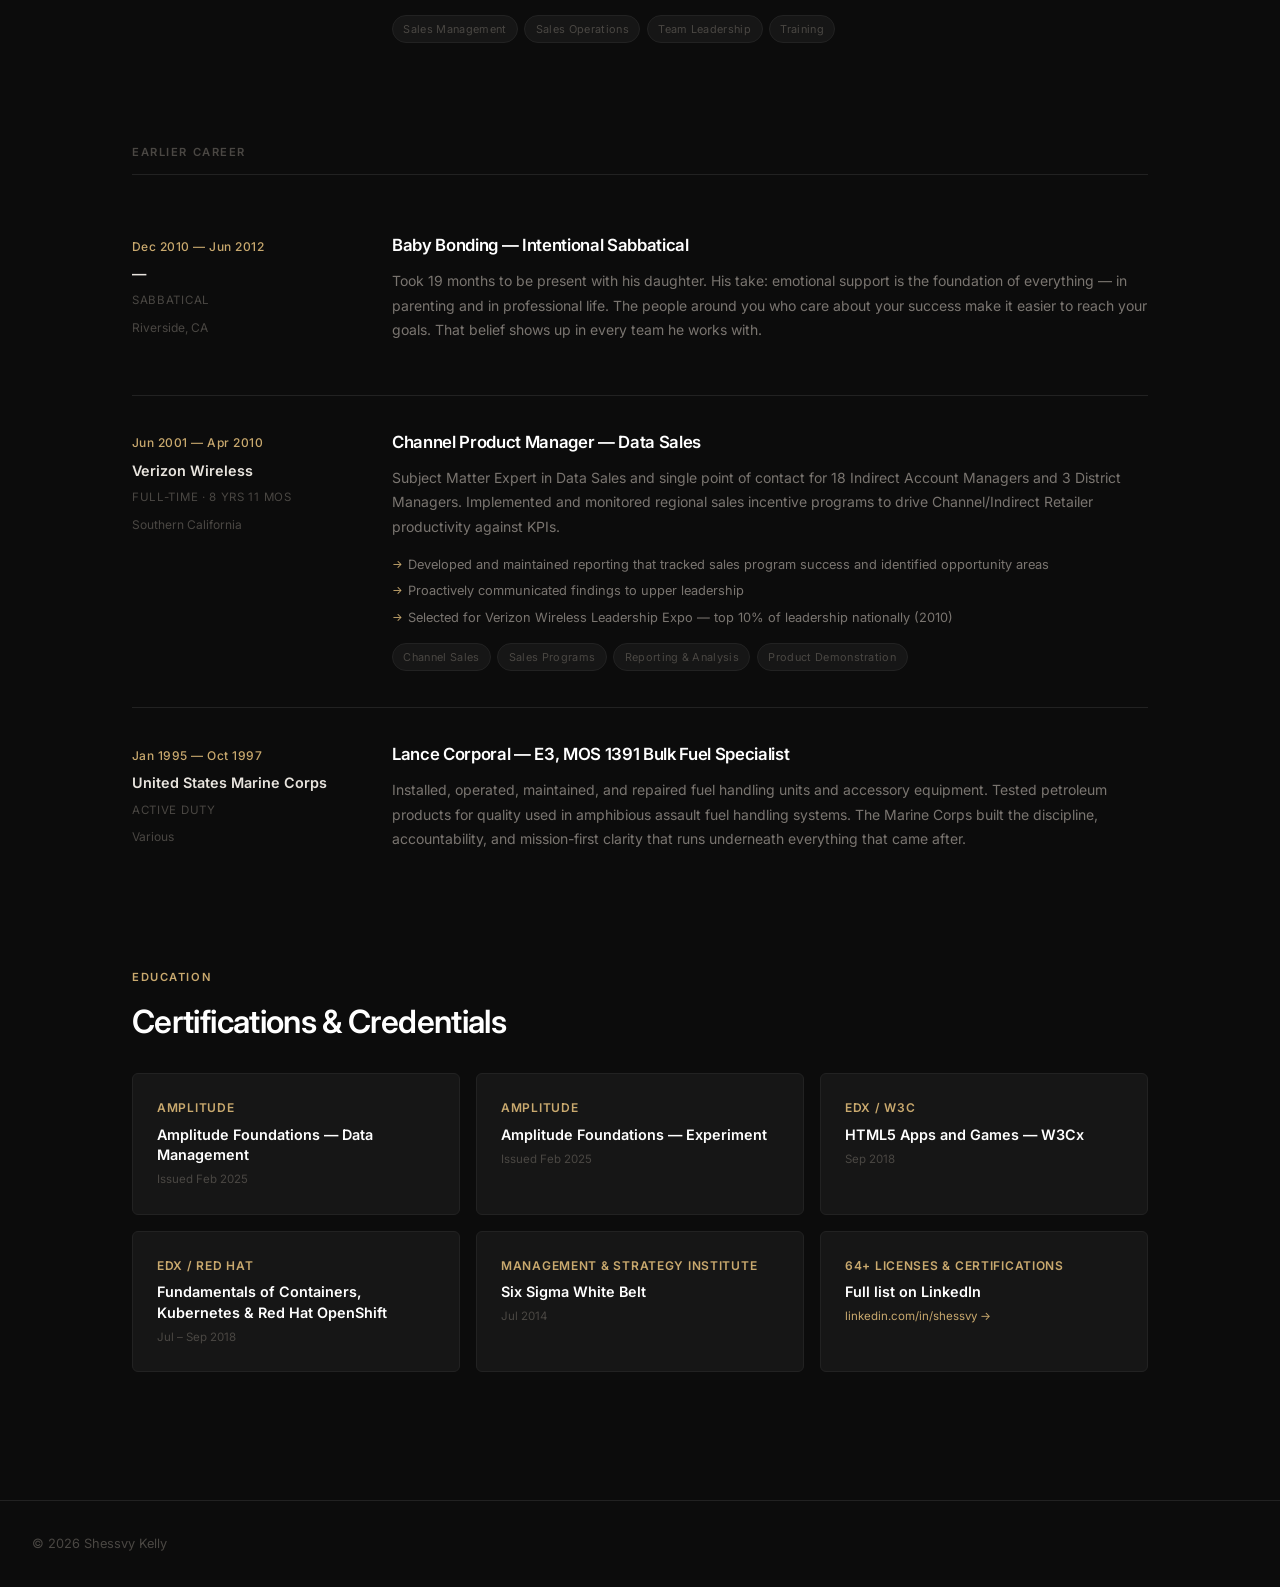
==== commit 0afee430: "Inline SVG logo in nav — fixes rendering issue with img tag" ====
--- a/experience.html
+++ b/experience.html
@@ -212,7 +212,13 @@
 
   <!-- NAV -->
   <nav>
-    <a href="index.html" class="nav-logo"><img src="logo.svg" alt="SK" class="nav-logo-img" /></a>
+    <a href="index.html" class="nav-logo">
+      <svg width="36" height="36" viewBox="0 0 64 64" xmlns="http://www.w3.org/2000/svg">
+        <rect width="64" height="64" rx="10" fill="#161616"/>
+        <rect x="1" y="1" width="62" height="62" rx="9" fill="none" stroke="#c9a96e" stroke-width="1.5" opacity="0.45"/>
+        <text x="32" y="44" font-family="Inter, -apple-system, sans-serif" font-size="28" font-weight="700" fill="#c9a96e" text-anchor="middle" letter-spacing="-1">SK</text>
+      </svg>
+    </a>
     <button class="nav-hamburger" aria-label="Open menu">&#9776;</button>
     <ul class="nav-links" id="nav-links">
       <button class="nav-close" id="nav-close" aria-label="Close menu">&#10005;</button>
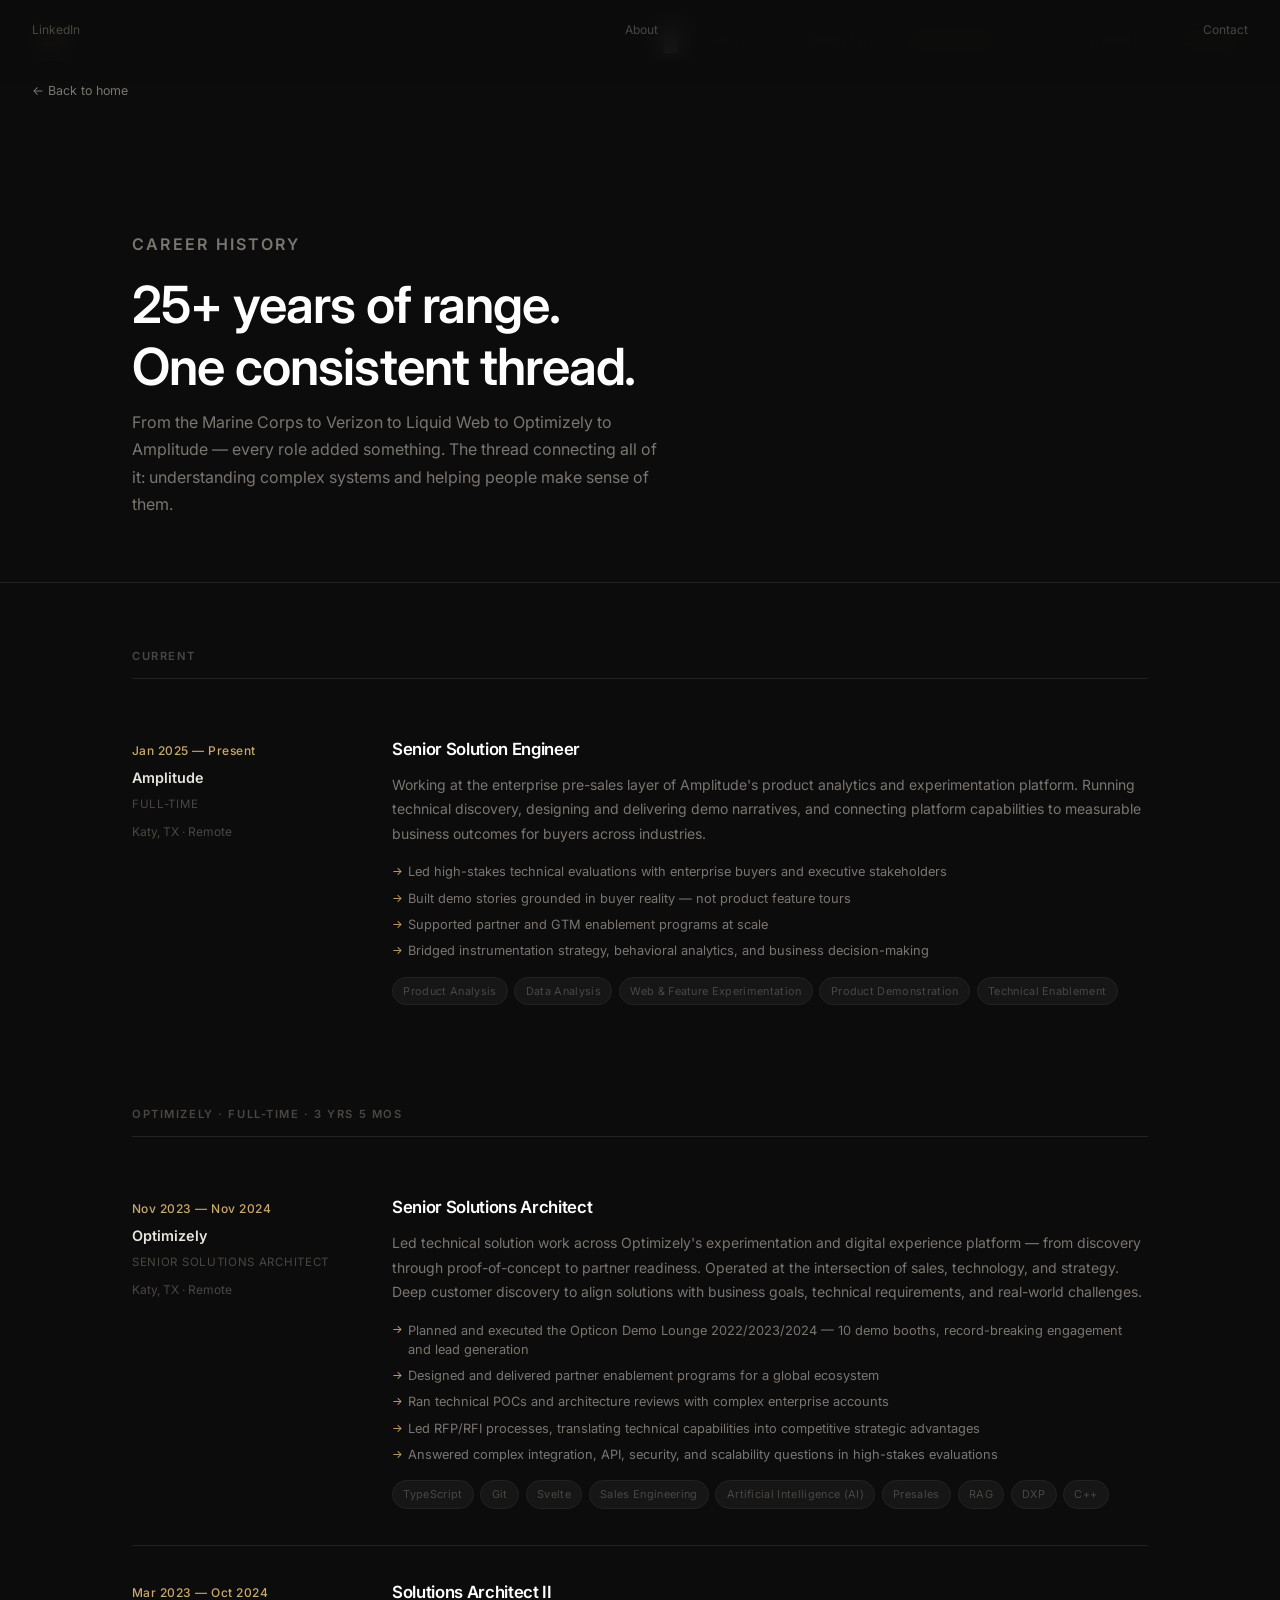
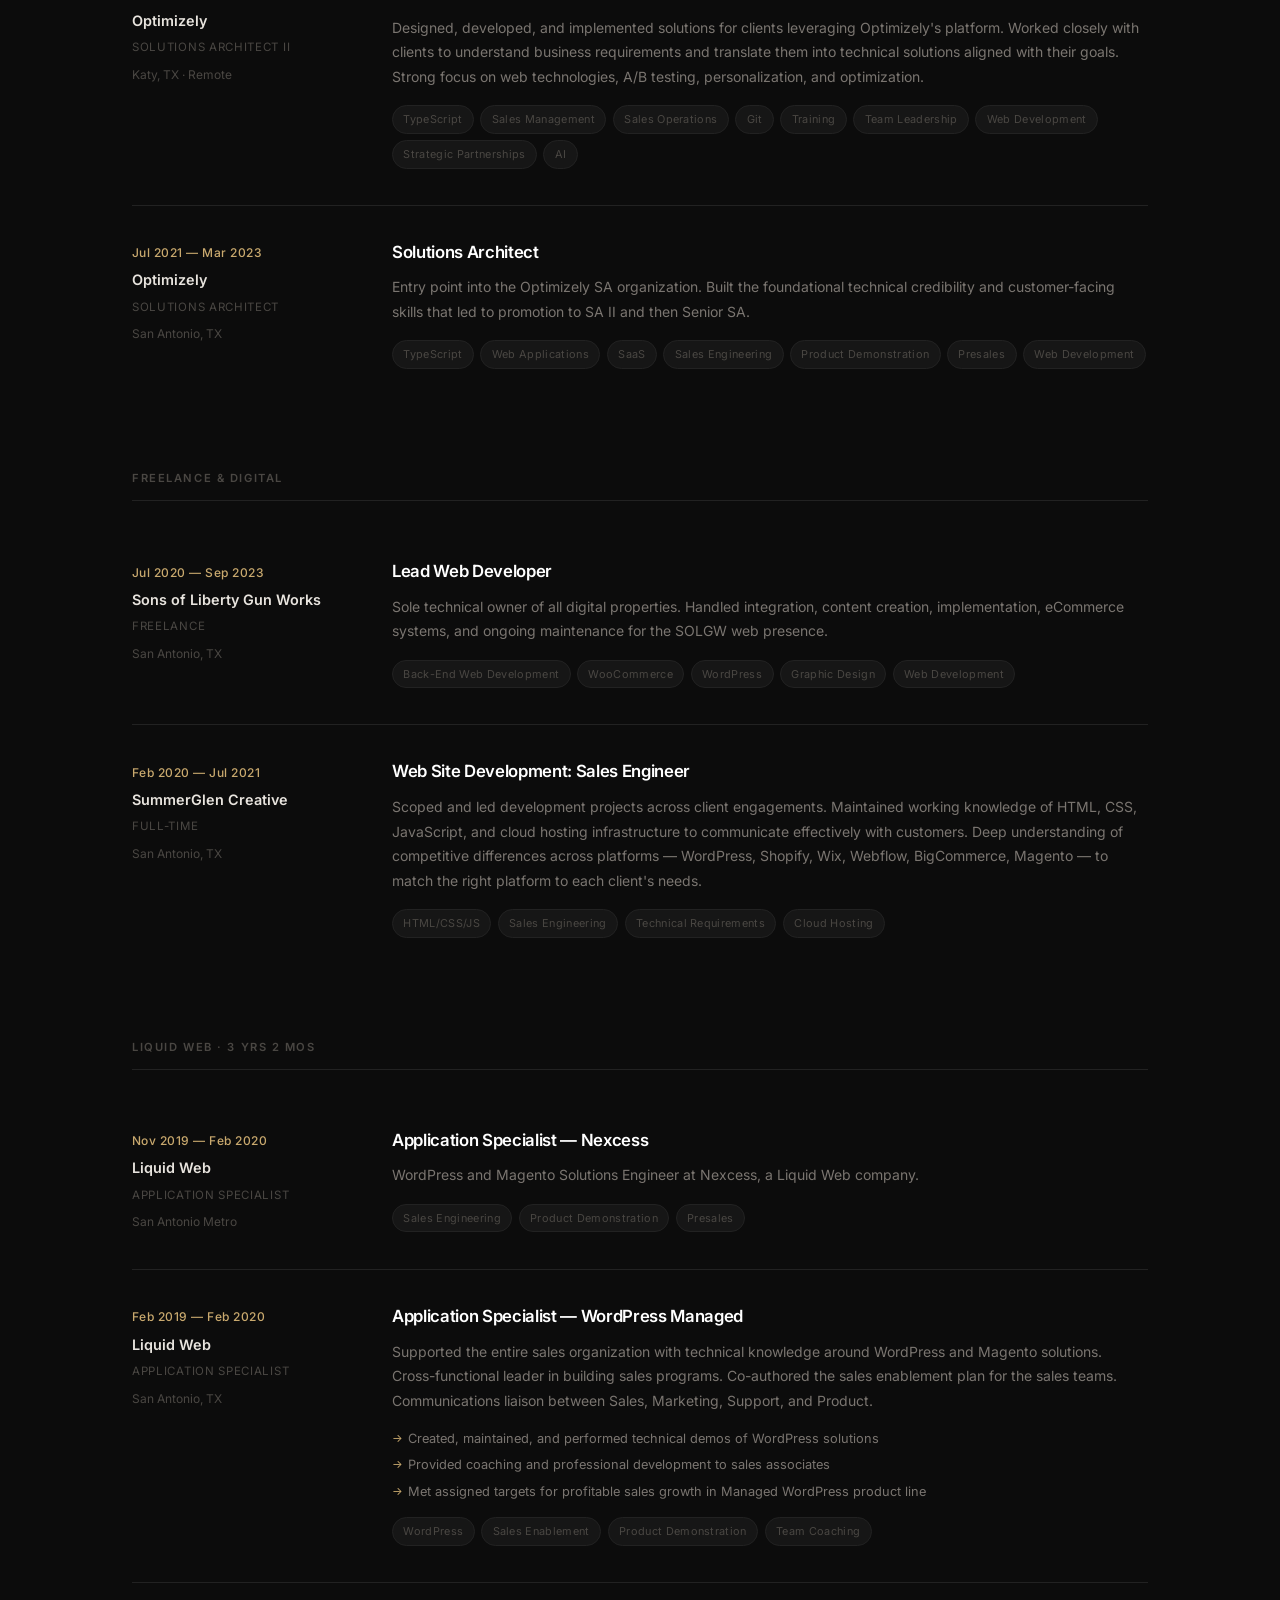
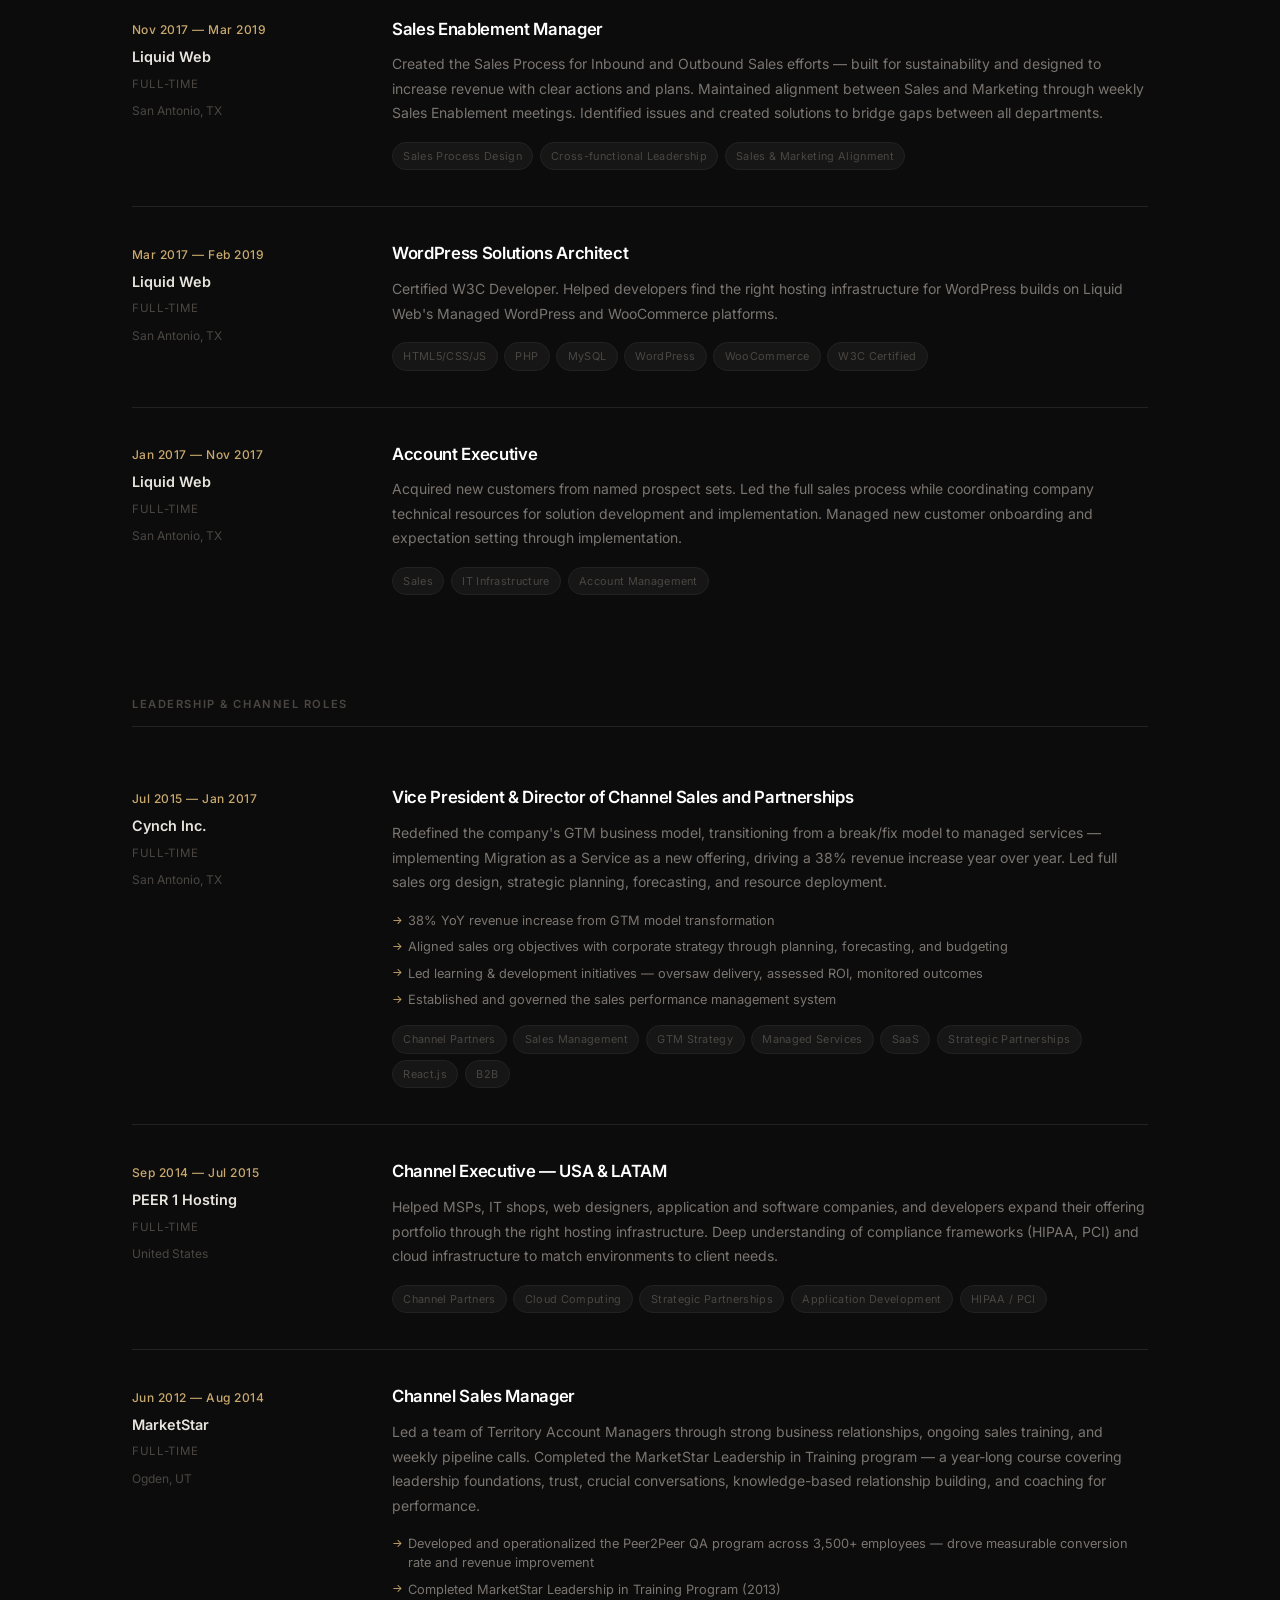
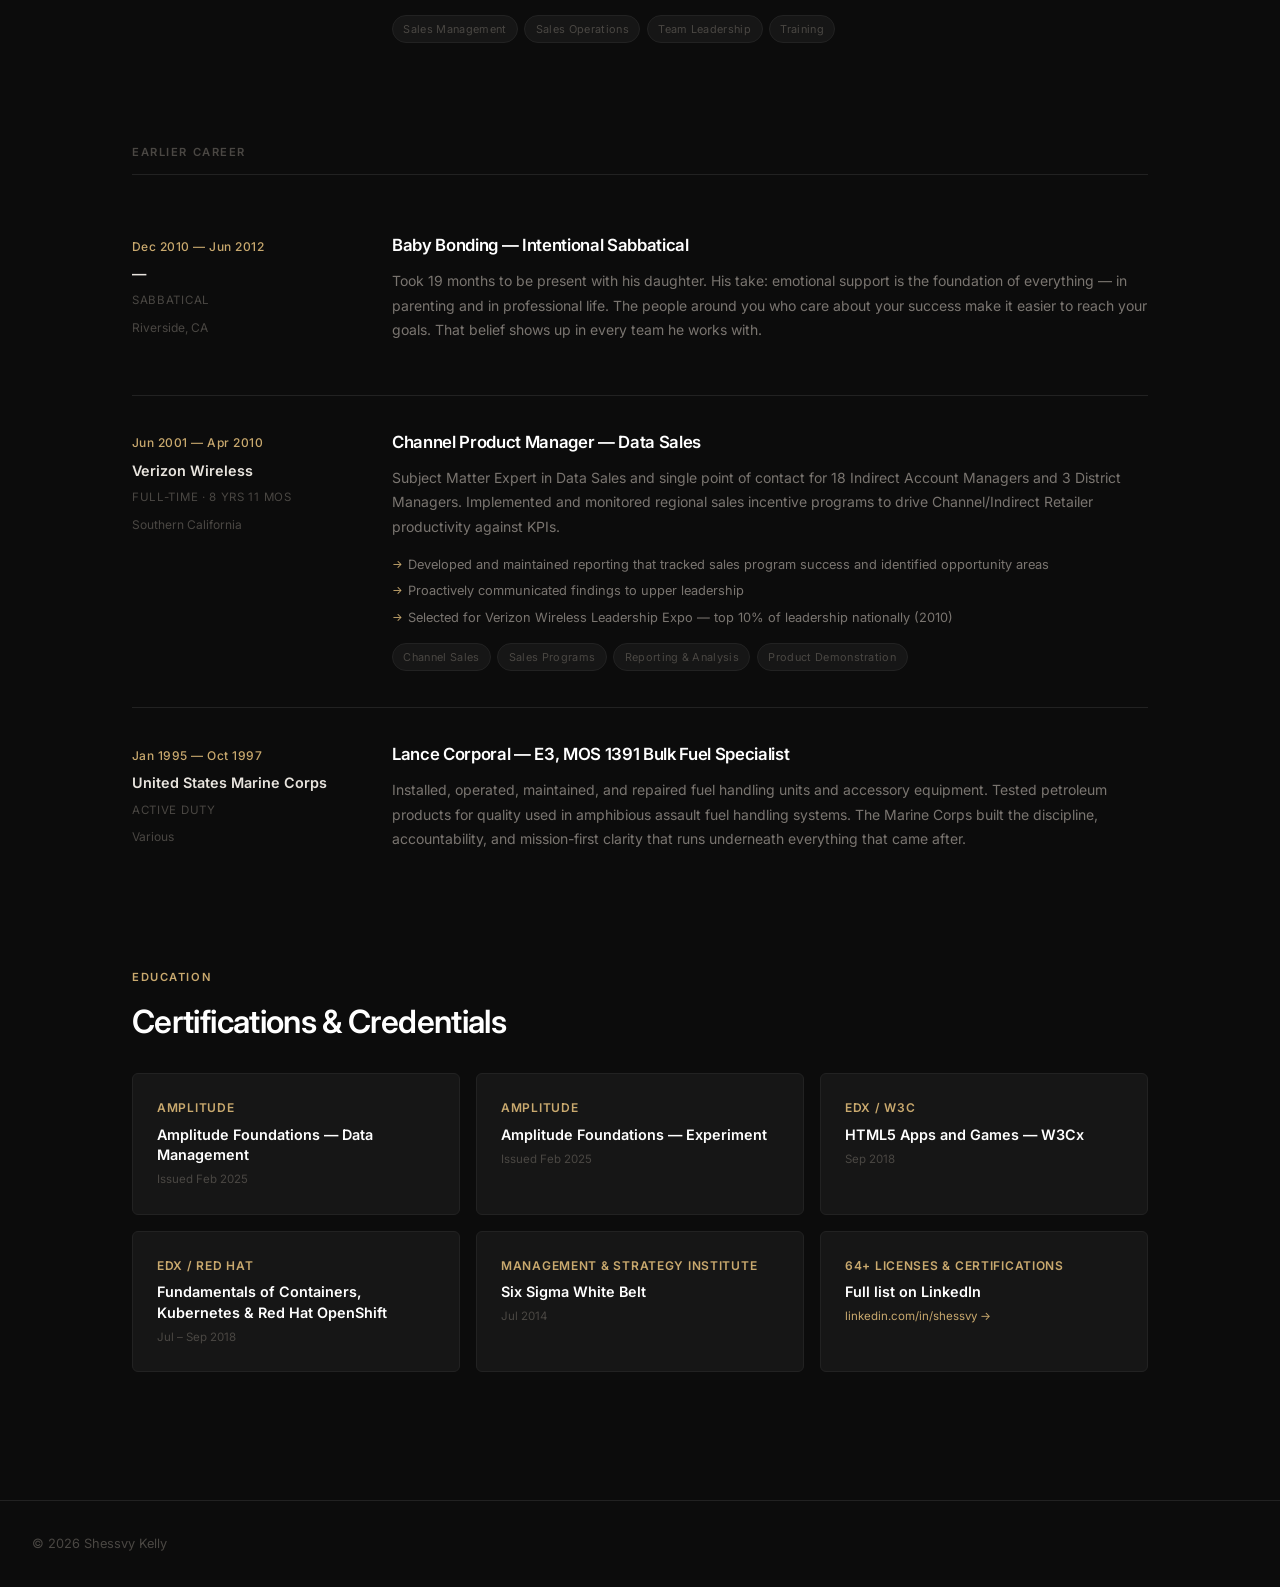
==== commit 5c740e9a: "Use PNG logo in nav — visible and clickable back to home" ====
--- a/experience.html
+++ b/experience.html
@@ -8,7 +8,8 @@
   <link rel="preconnect" href="https://fonts.googleapis.com" />
   <link rel="preconnect" href="https://fonts.gstatic.com" crossorigin />
   <link href="https://fonts.googleapis.com/css2?family=Inter:wght@400;500;600;700&display=swap" rel="stylesheet" />
-  <link rel="icon" type="image/svg+xml" href="favicon.svg" />
+  <link rel="icon" type="image/png" sizes="32x32" href="logo132px.png" />
+  <link rel="apple-touch-icon" sizes="128x128" href="logo128px.png" />
   <link rel="stylesheet" href="style.css" />
   <style>
     /* Experience page specific overrides */
@@ -213,11 +214,7 @@
   <!-- NAV -->
   <nav>
     <a href="index.html" class="nav-logo">
-      <svg width="36" height="36" viewBox="0 0 64 64" xmlns="http://www.w3.org/2000/svg">
-        <rect width="64" height="64" rx="10" fill="#161616"/>
-        <rect x="1" y="1" width="62" height="62" rx="9" fill="none" stroke="#c9a96e" stroke-width="1.5" opacity="0.45"/>
-        <text x="32" y="44" font-family="Inter, -apple-system, sans-serif" font-size="28" font-weight="700" fill="#c9a96e" text-anchor="middle" letter-spacing="-1">SK</text>
-      </svg>
+      <img src="logo128px.png" alt="SK" class="nav-logo-img" />
     </a>
     <button class="nav-hamburger" aria-label="Open menu">&#9776;</button>
     <ul class="nav-links" id="nav-links">
--- a/style.css
+++ b/style.css
@@ -85,9 +85,10 @@
 }
 
 .nav-logo-img {
-  width: 36px;
-  height: 36px;
+  width: 40px;
+  height: 40px;
   display: block;
+  border-radius: 8px;
 }
 
 .nav-links {
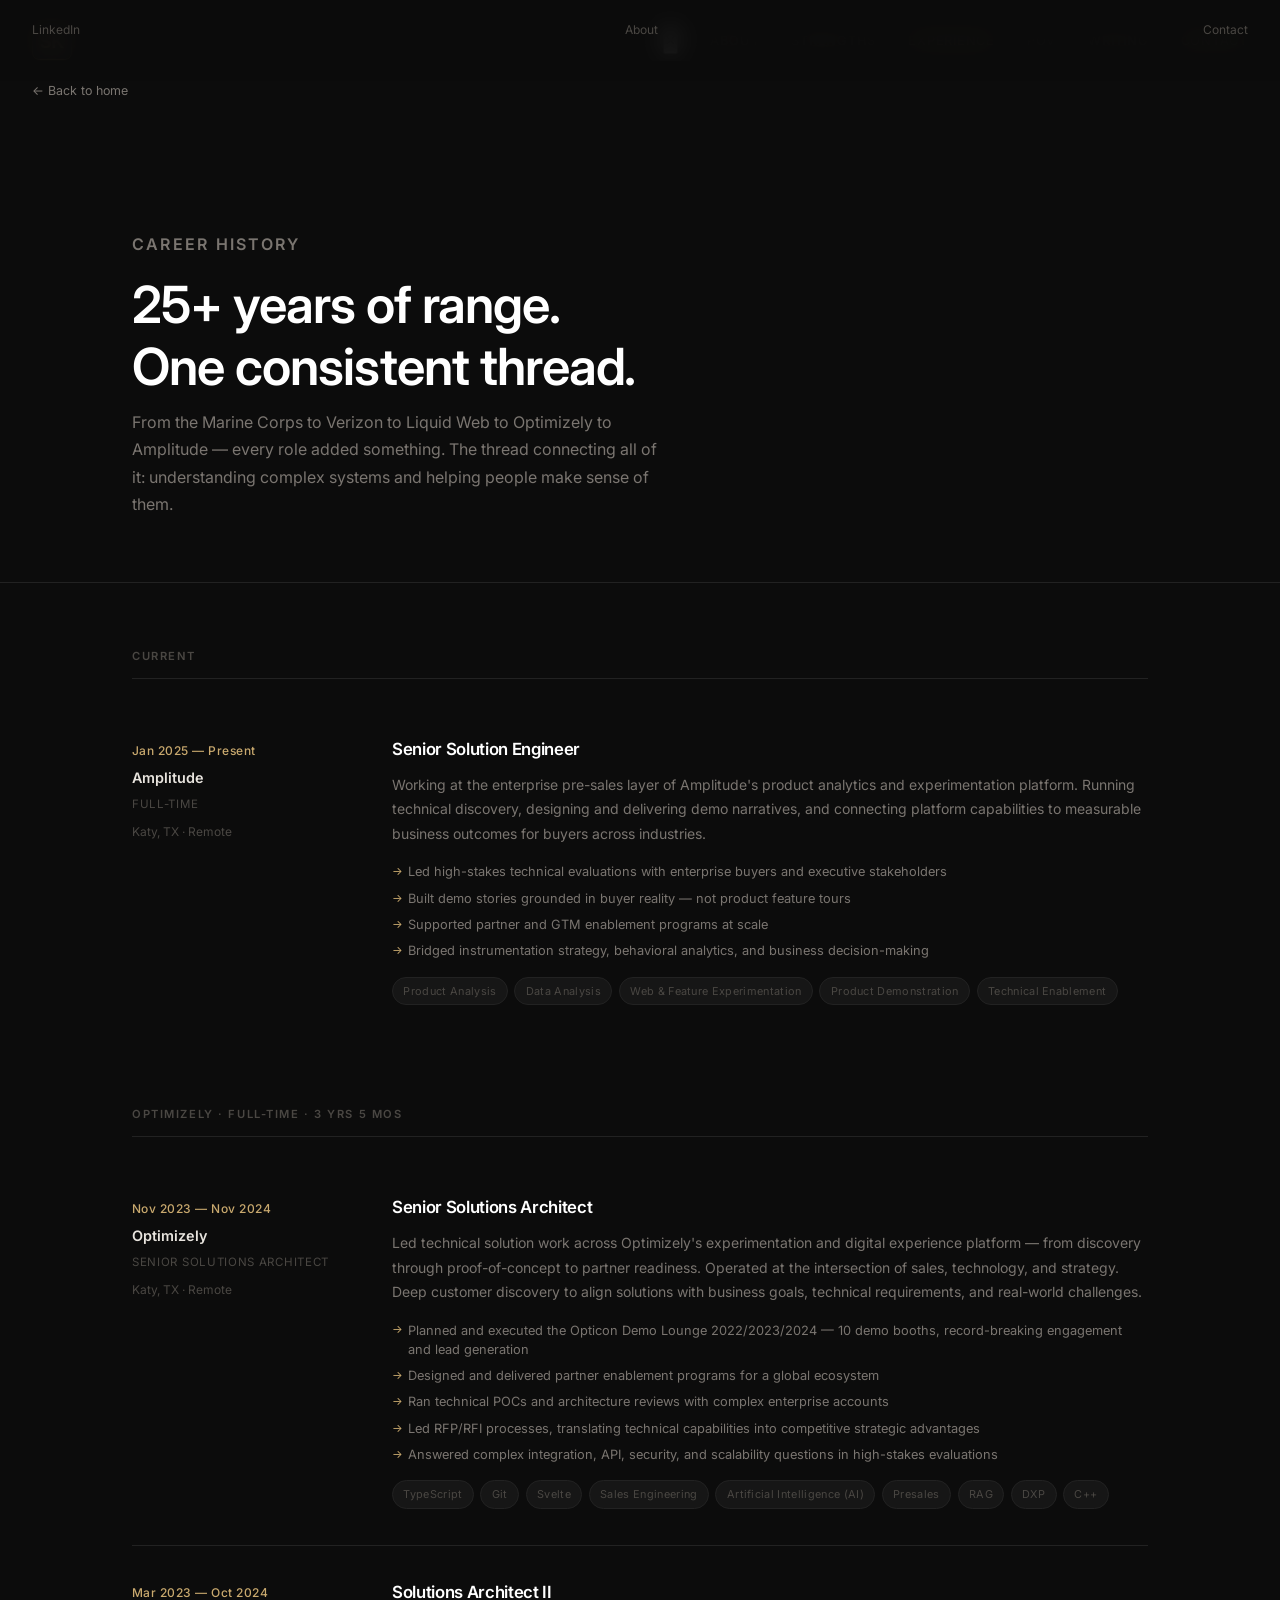
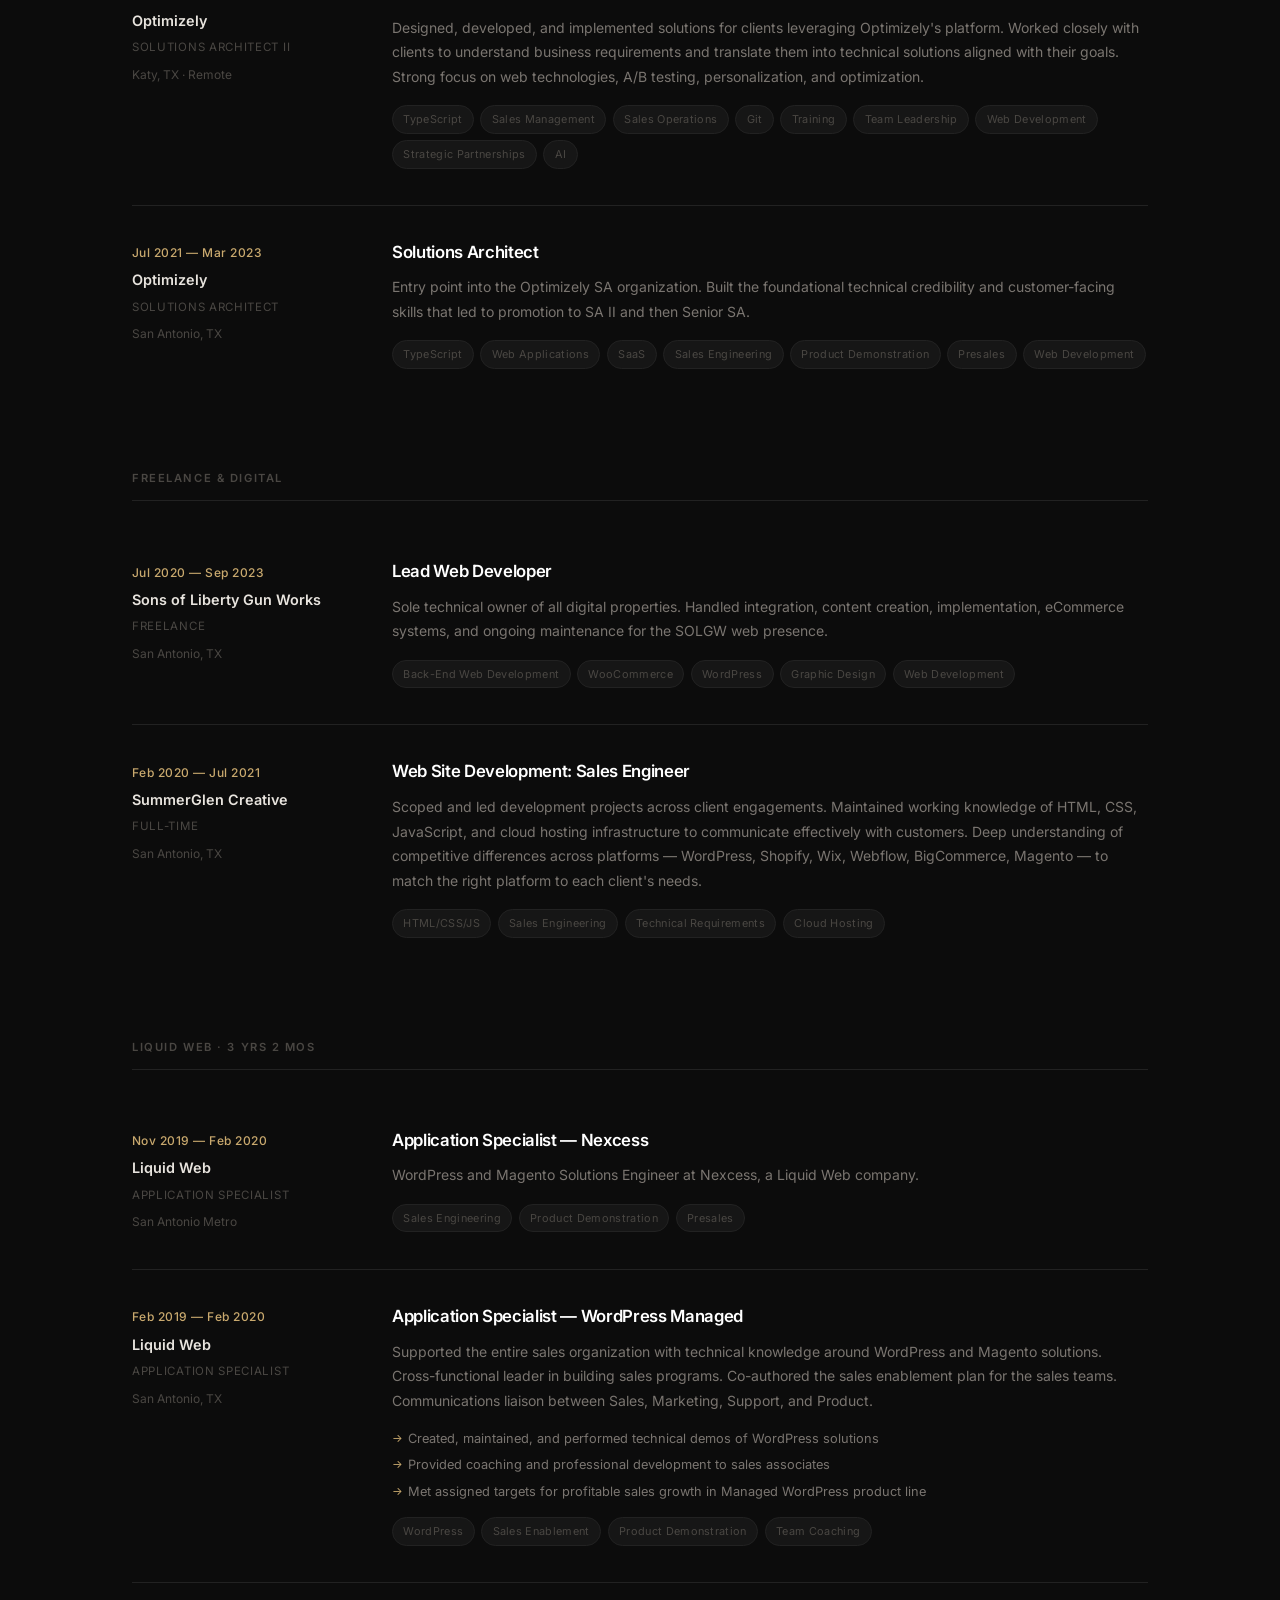
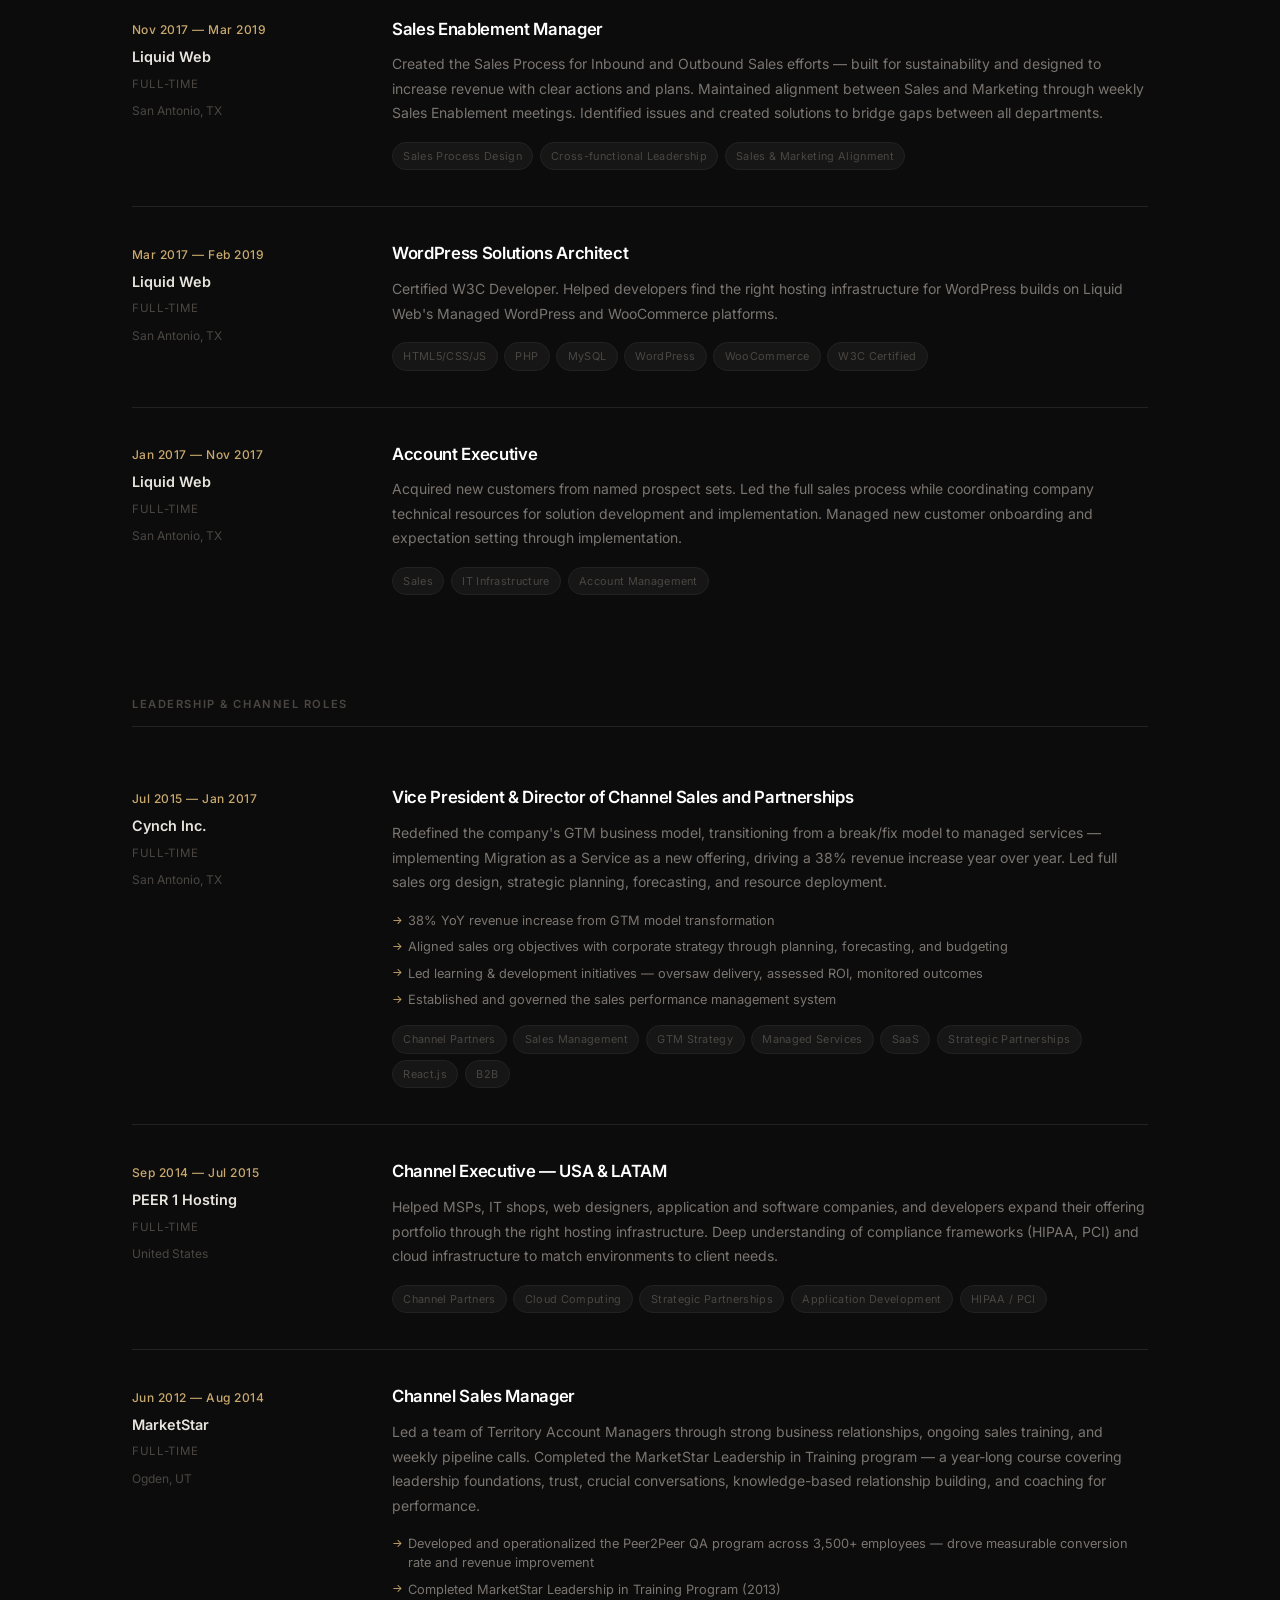
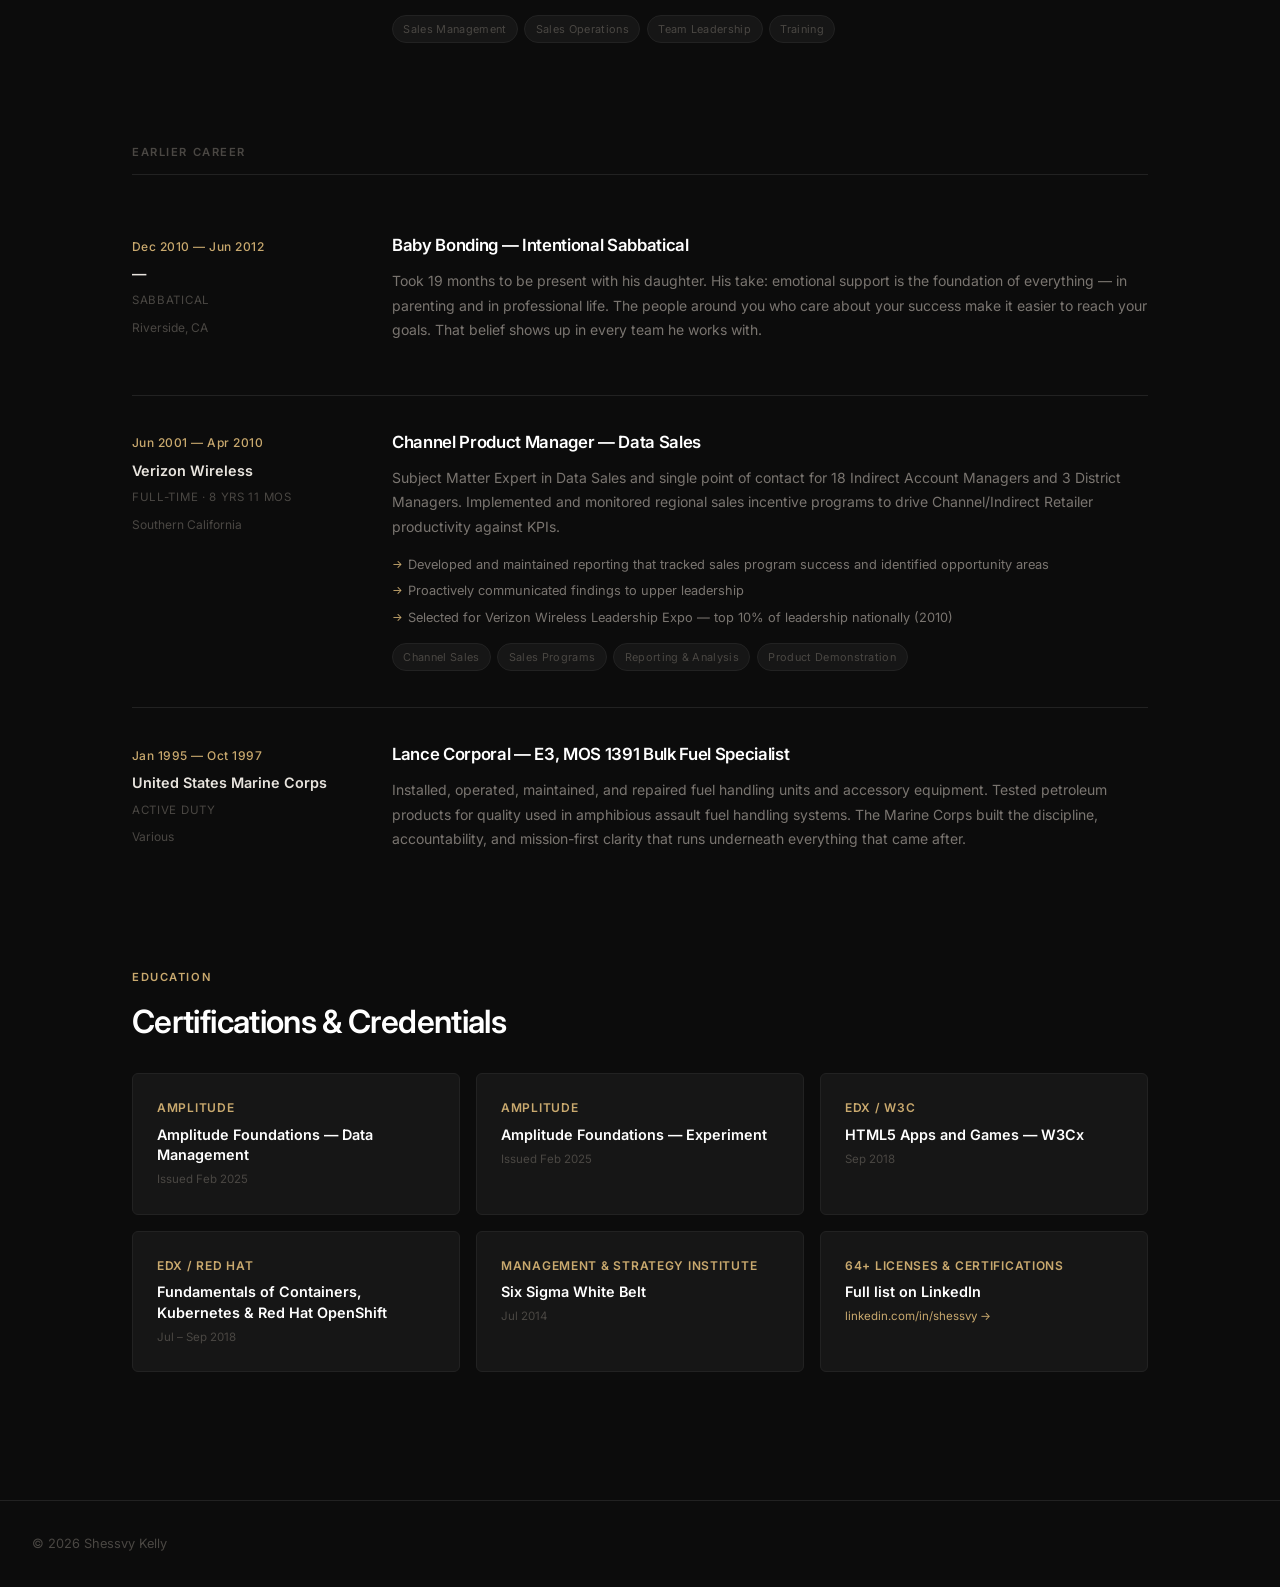
==== commit 3c78d168: "Fix logo.svg with system fonts — renders correctly as img in nav" ====
--- a/experience.html
+++ b/experience.html
@@ -214,7 +214,7 @@
   <!-- NAV -->
   <nav>
     <a href="index.html" class="nav-logo">
-      <img src="logo128px.png" alt="SK" class="nav-logo-img" />
+      <img src="logo.svg" alt="SK" class="nav-logo-img" />
     </a>
     <button class="nav-hamburger" aria-label="Open menu">&#9776;</button>
     <ul class="nav-links" id="nav-links">
